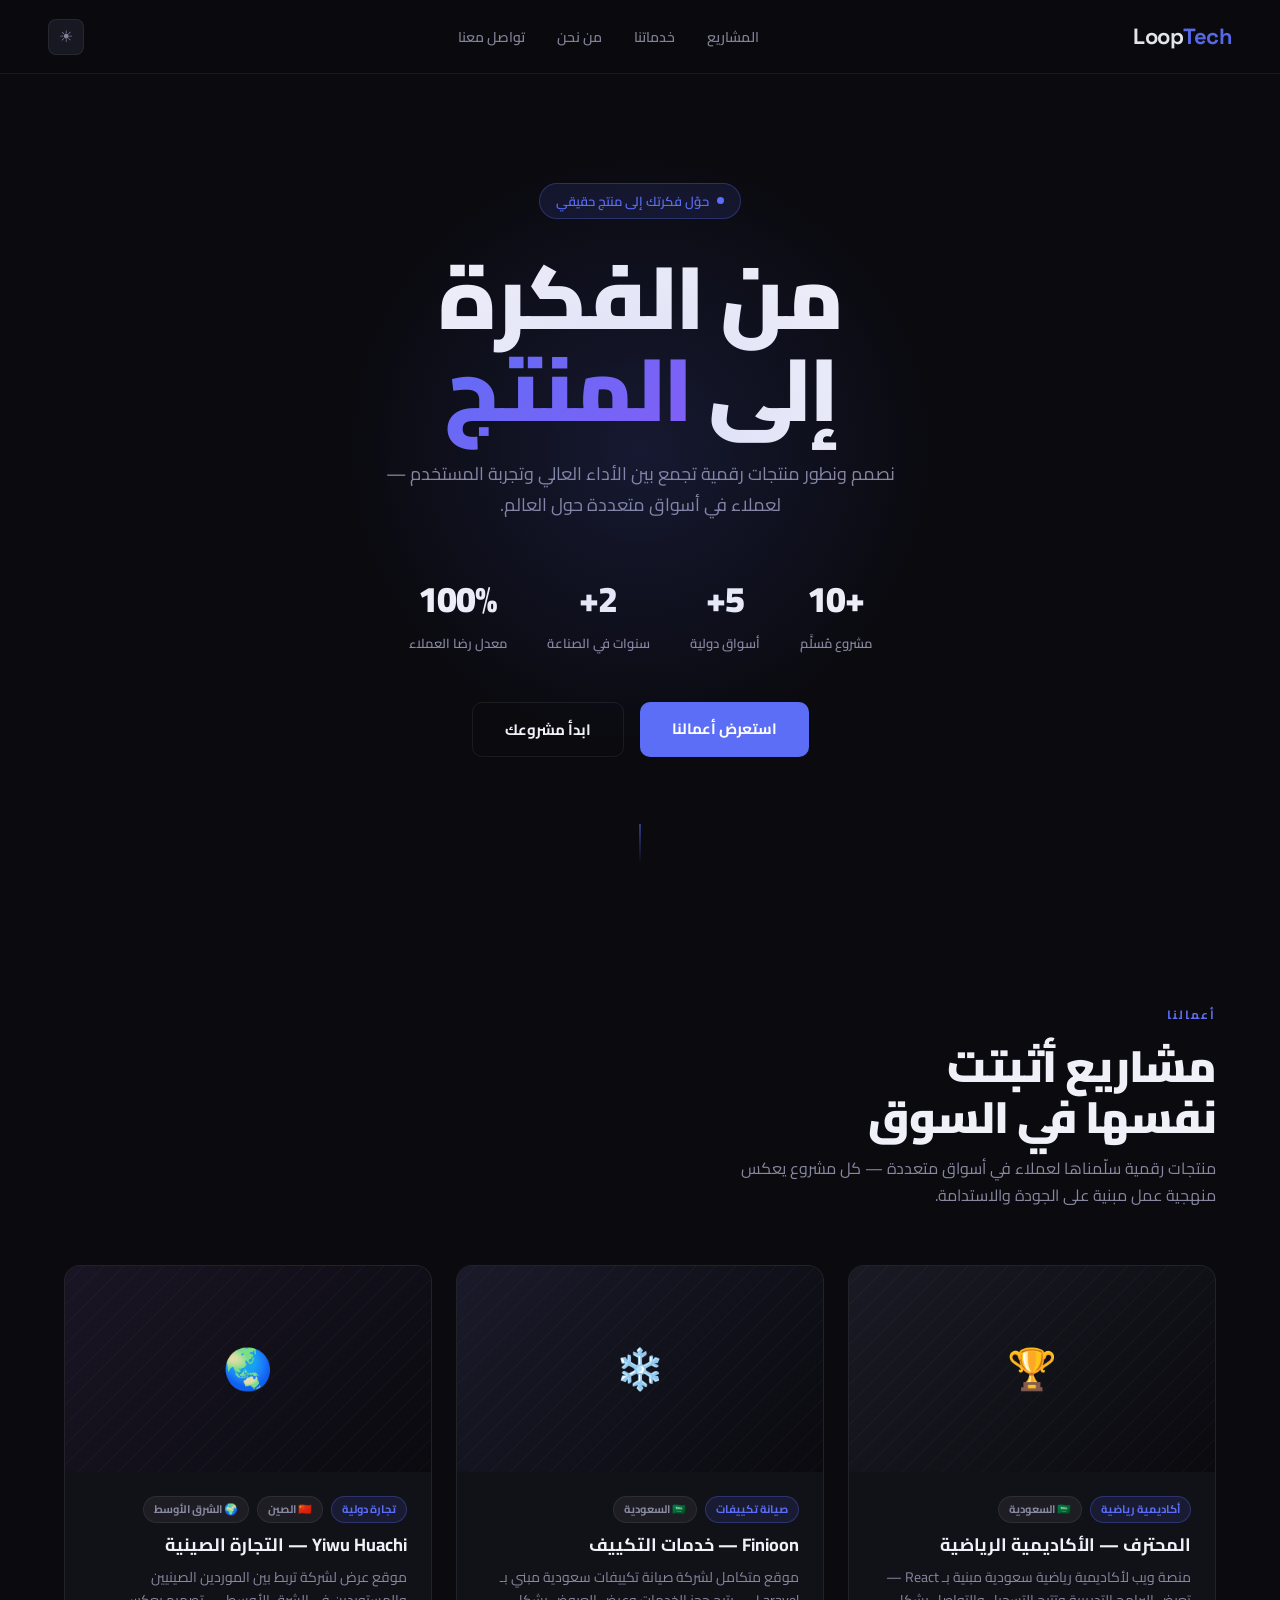
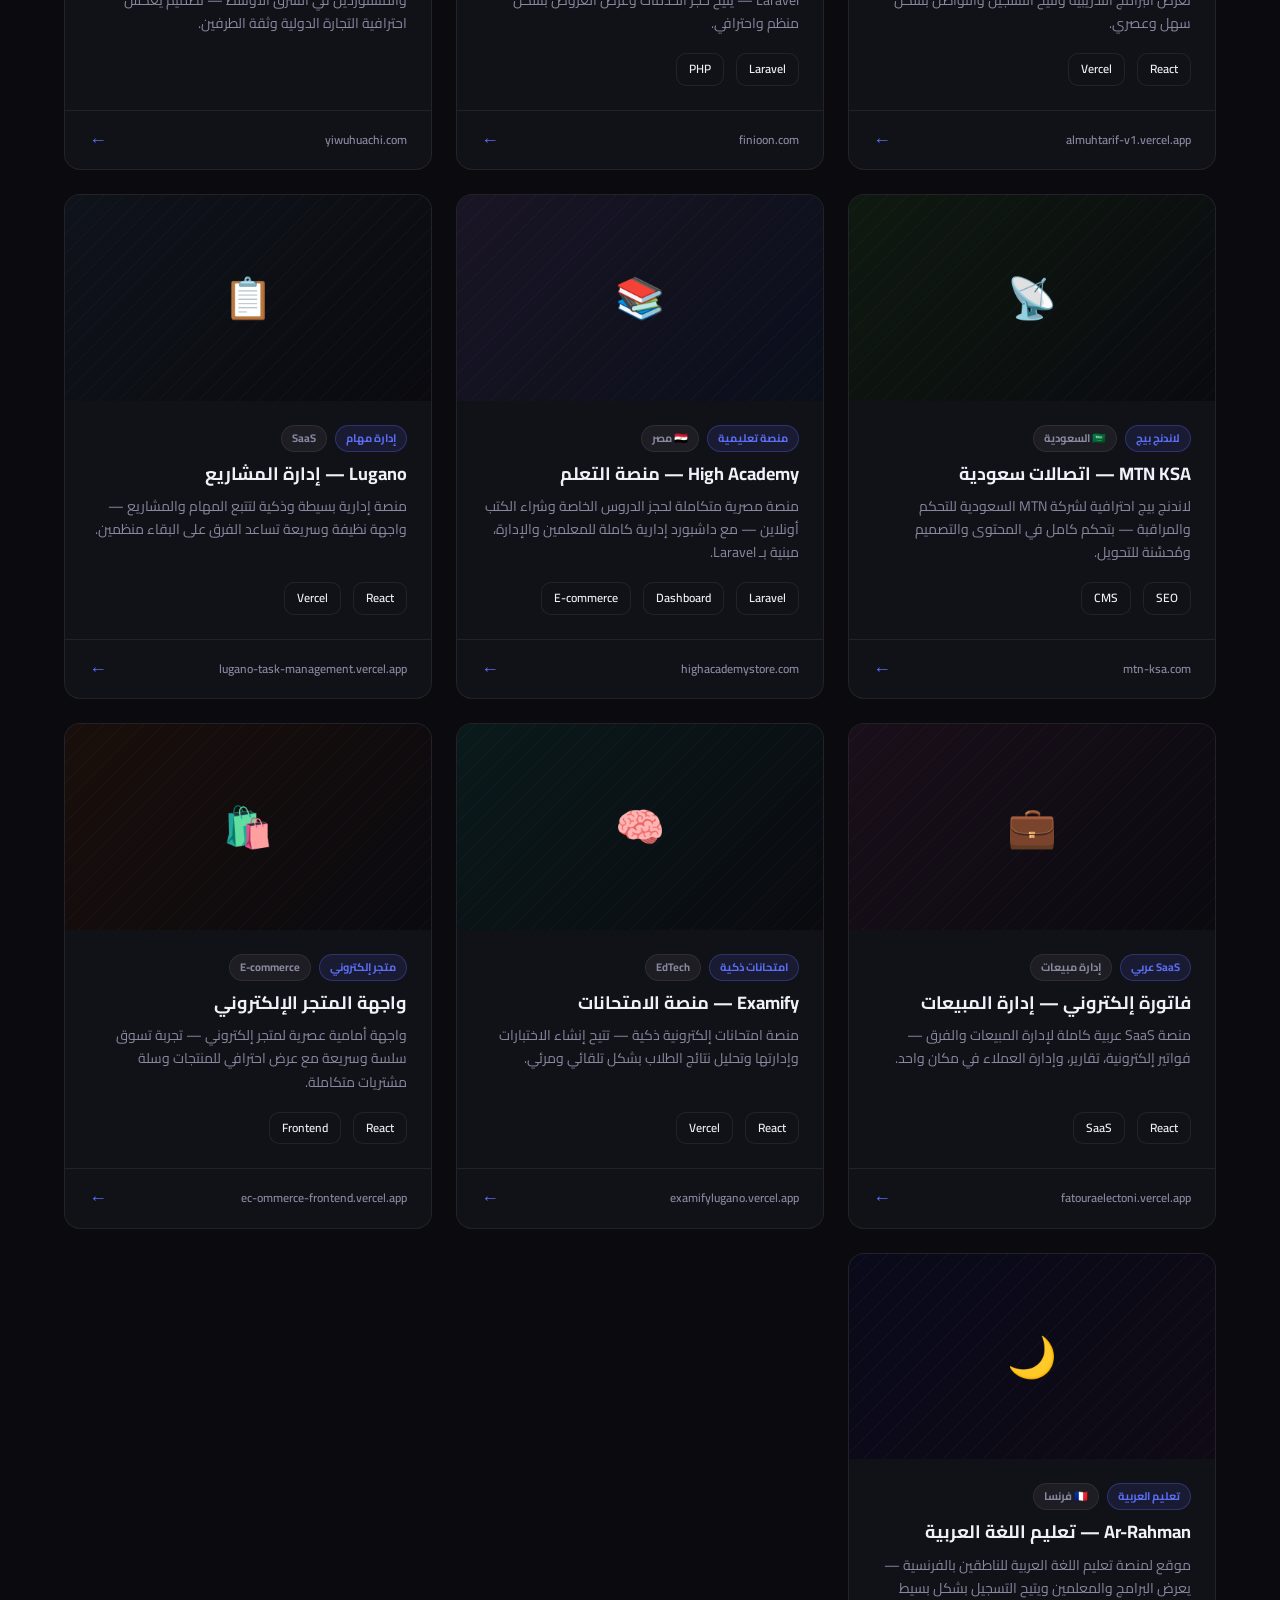
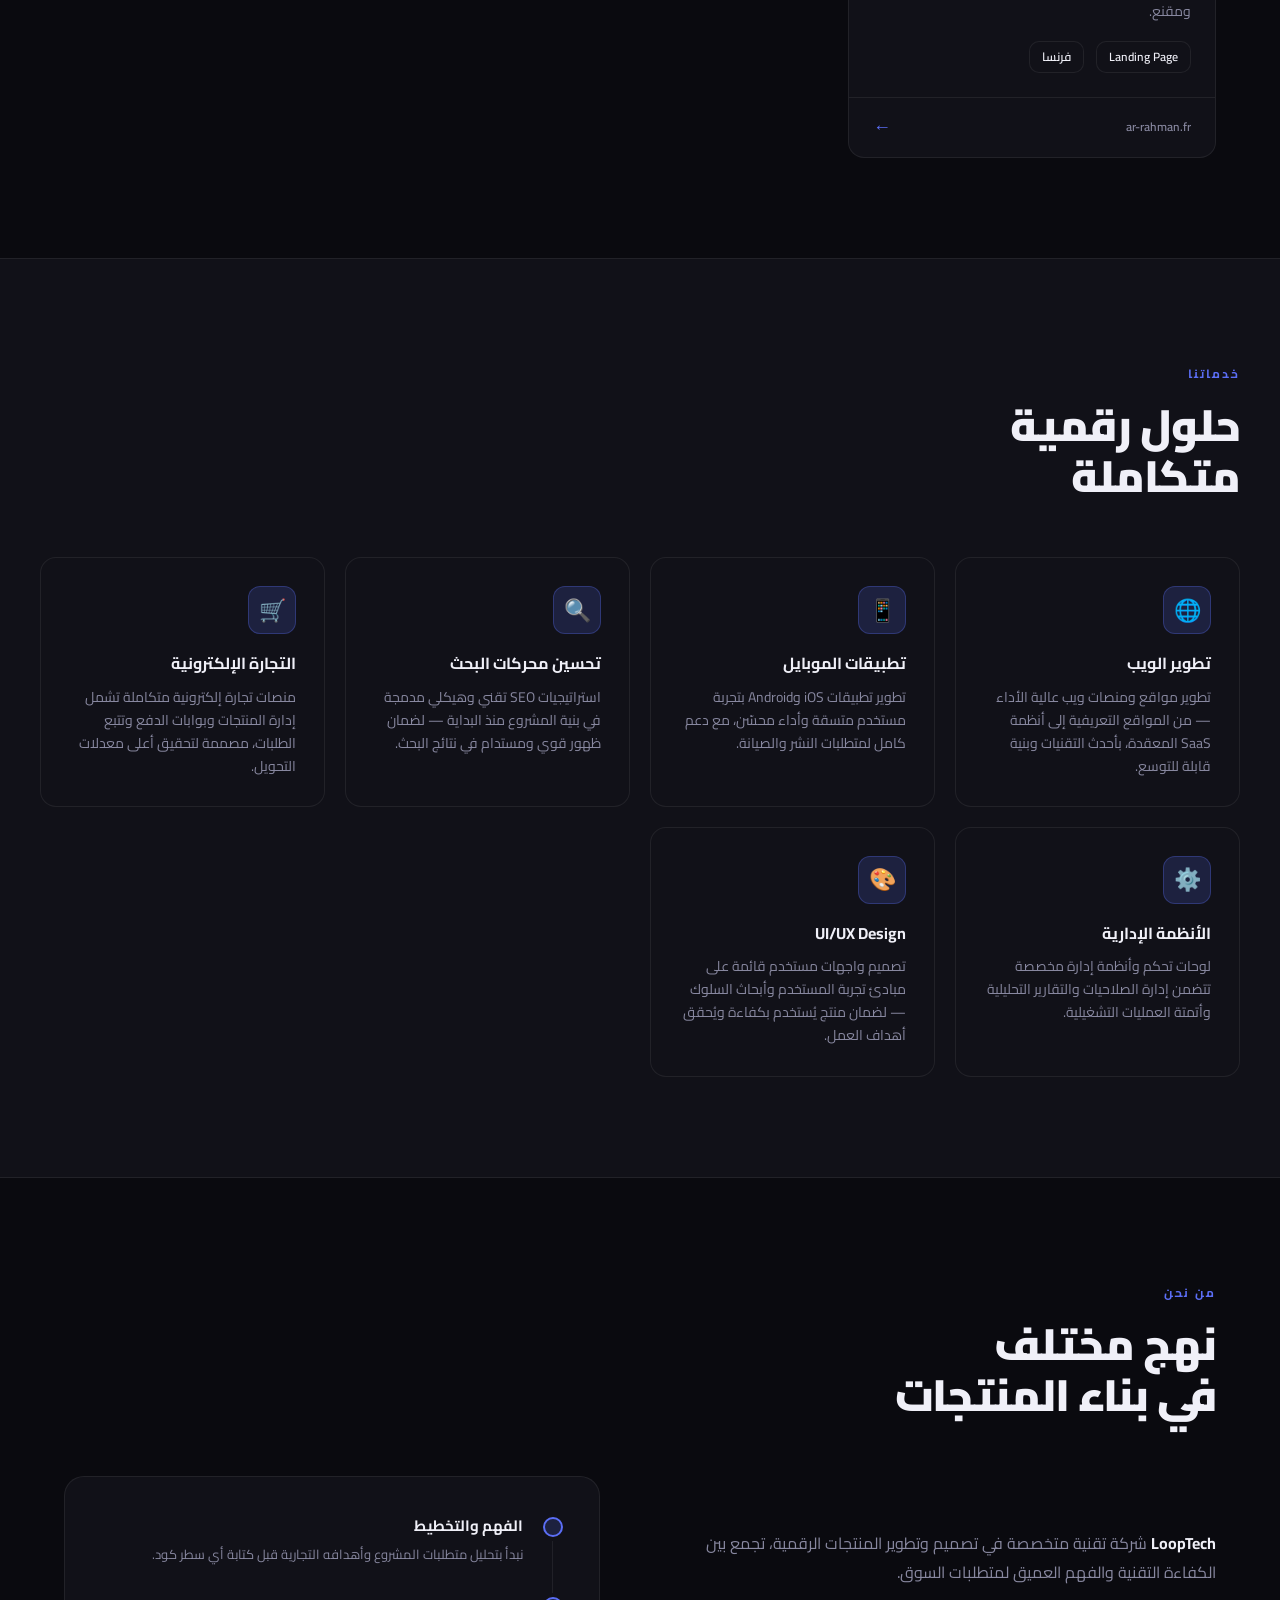
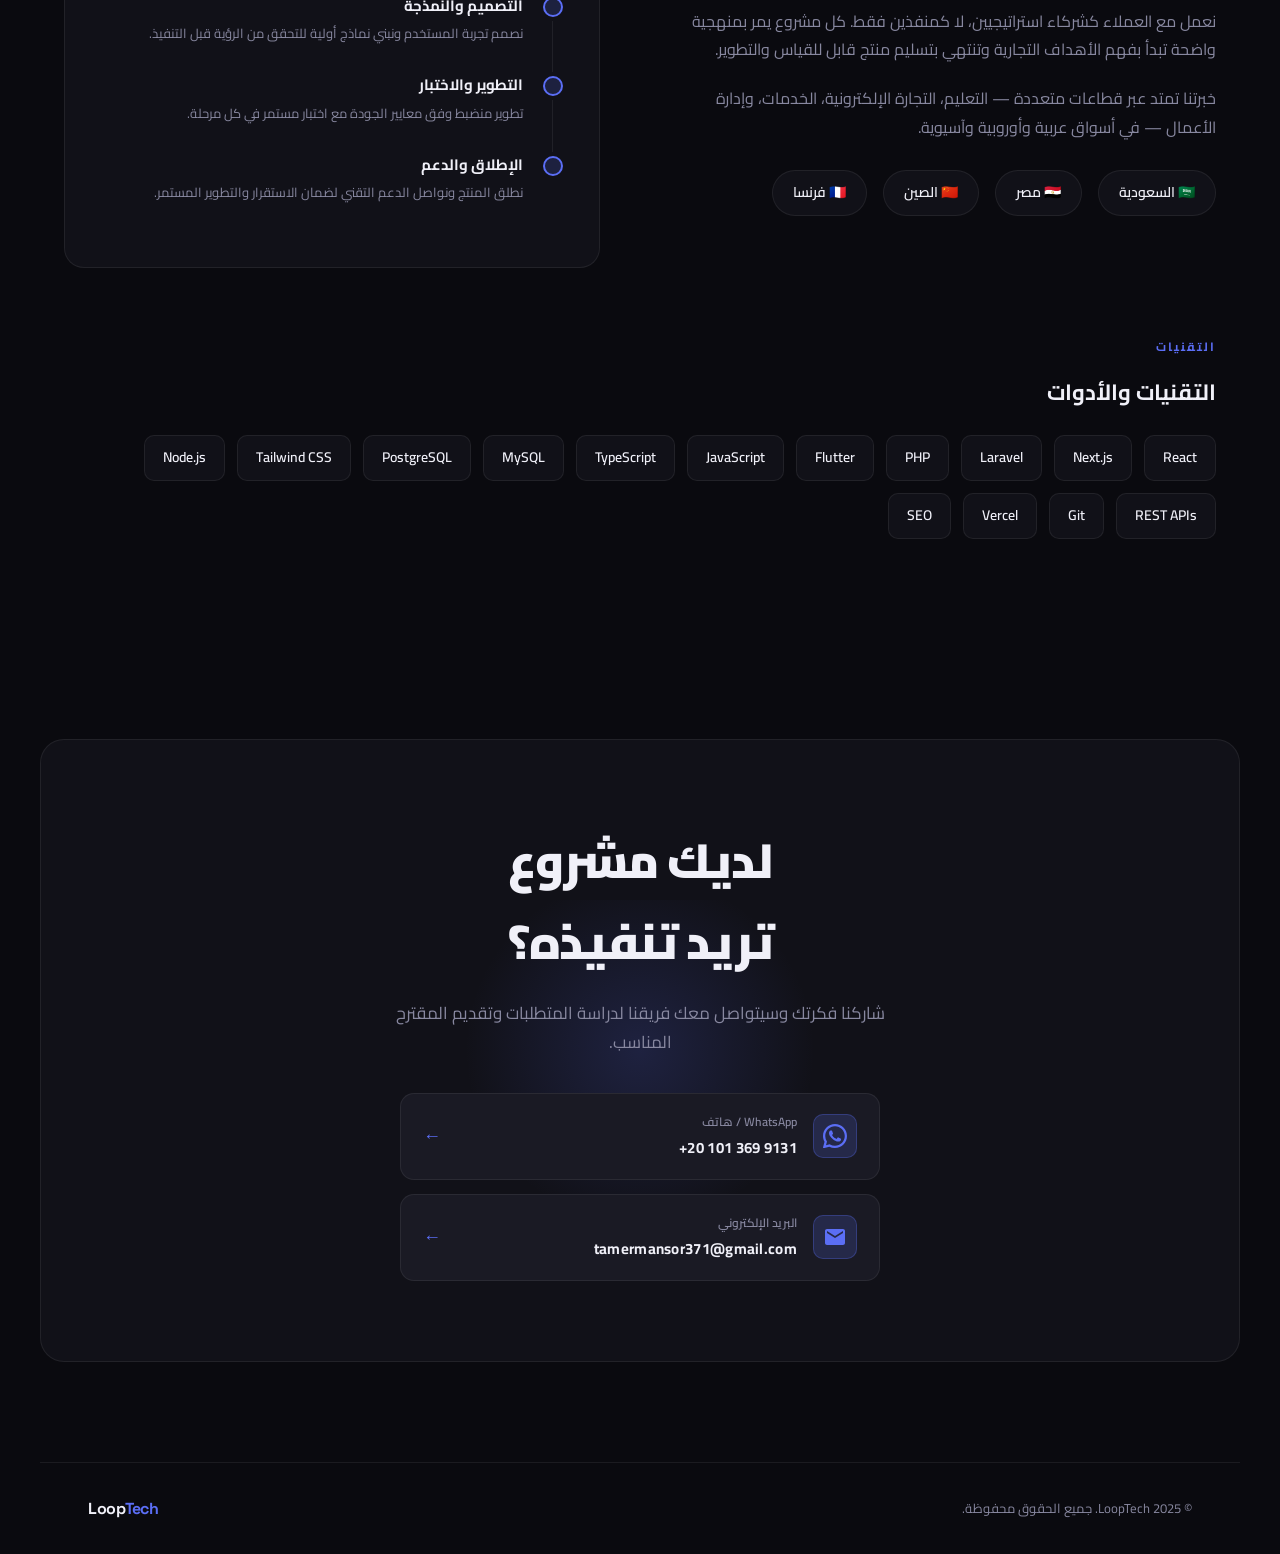
==== index.html @ a45b7fea "test" ====
<!DOCTYPE html>
<html lang="ar" dir="rtl">
<head>
<meta charset="UTF-8">
<meta name="viewport" content="width=device-width, initial-scale=1.0">
<title>LoopTech — نبني الويب، نصنع الفرق</title>
<link rel="preconnect" href="https://fonts.googleapis.com">
<link rel="preconnect" href="https://fonts.gstatic.com" crossorigin>
<link href="https://fonts.googleapis.com/css2?family=Cairo:wght@300;400;600;700;900&family=Space+Grotesk:wght@400;600;700&display=swap" rel="stylesheet">
<style>
  :root[data-theme="dark"] {
    --bg: #0A0A0F;
    --surface: #111118;
    --surface2: #1A1A24;
    --border: rgba(255,255,255,0.07);
    --accent: #5B6EF5;
    --accent2: #8B5CF6;
    --accent-glow: rgba(91,110,245,0.18);
    --text: #F0F0F8;
    --muted: #8888A0;
    --tag-bg: rgba(91,110,245,0.12);
    --tag-border: rgba(91,110,245,0.3);
  }
  :root[data-theme="light"] {
    --bg: #F5F5FA;
    --surface: #FFFFFF;
    --surface2: #E8E8F0;
    --border: rgba(0,0,0,0.09);
    --accent: #4353E8;
    --accent2: #7C3AED;
    --accent-glow: rgba(67,83,232,0.1);
    --text: #0A0A0F;
    --muted: #5A5A70;
    --tag-bg: rgba(67,83,232,0.08);
    --tag-border: rgba(67,83,232,0.25);
  }

  *, *::before, *::after { box-sizing: border-box; margin: 0; padding: 0; }

  html { scroll-behavior: smooth; }

  body {
    background: var(--bg);
    color: var(--text);
    font-family: 'Cairo', sans-serif;
    font-size: 16px;
    line-height: 1.7;
    overflow-x: hidden;
    transition: background 0.3s, color 0.3s;
  }

  /* ── NAV ── */
  nav {
    position: fixed; top: 0; right: 0; left: 0; z-index: 100;
    display: flex; align-items: center; justify-content: space-between;
    padding: 18px 48px;
    background: var(--bg);
    opacity: 0.95;
    backdrop-filter: blur(16px);
    border-bottom: 1px solid var(--border);
    transition: background 0.3s, border-color 0.3s;
  }
  .nav-logo {
    font-family: 'Space Grotesk', sans-serif;
    font-size: 22px; font-weight: 700; letter-spacing: -0.5px;
    color: var(--text); text-decoration: none;
  }
  .nav-logo span { color: var(--accent); }
  .nav-links { display: flex; gap: 32px; list-style: none; }
  .nav-links a {
    color: var(--muted); text-decoration: none; font-size: 14px; font-weight: 600;
    transition: color 0.2s;
  }
  .nav-links a:hover { color: var(--text); }
  .theme-btn {
    background: var(--surface2); border: 1px solid var(--border);
    color: var(--muted); width: 36px; height: 36px; border-radius: 8px;
    cursor: pointer; font-size: 16px; display: flex; align-items: center; justify-content: center;
    transition: all 0.2s;
  }
  .theme-btn:hover { color: var(--text); border-color: var(--accent); }

  /* ── HERO ── */
  .hero {
    min-height: 100vh;
    display: flex; flex-direction: column; align-items: center; justify-content: center;
    text-align: center; padding: 120px 24px 80px;
    position: relative; overflow: hidden;
  }
  .hero-glow {
    position: absolute; width: 600px; height: 600px;
    background: radial-gradient(circle, rgba(91,110,245,0.15) 0%, transparent 70%);
    top: 50%; left: 50%; transform: translate(-50%, -50%);
    pointer-events: none;
  }
  .hero-badge {
    display: inline-flex; align-items: center; gap: 8px;
    background: var(--tag-bg); border: 1px solid var(--tag-border);
    border-radius: 100px; padding: 6px 16px; margin-bottom: 32px;
    font-size: 13px; font-weight: 600; color: var(--accent);
  }
  .hero-badge::before { content: ''; width: 7px; height: 7px; background: var(--accent); border-radius: 50%; display: inline-block; animation: pulse 2s infinite; }
  @keyframes pulse { 0%,100%{opacity:1} 50%{opacity:0.4} }

  .hero h1 {
    font-size: clamp(42px, 8vw, 88px);
    font-weight: 900; line-height: 1.05; letter-spacing: -2px;
    max-width: 800px;
  }
  .hero h1 .grad {
    background: linear-gradient(135deg, var(--accent) 0%, var(--accent2) 100%);
    -webkit-background-clip: text; -webkit-text-fill-color: transparent; background-clip: text;
  }
  .hero-sub {
    margin-top: 24px; max-width: 540px;
    color: var(--muted); font-size: 18px; font-weight: 400; line-height: 1.7;
  }
  .hero-stats {
    display: flex; gap: 40px; margin-top: 48px; flex-wrap: wrap; justify-content: center;
  }
  .stat { text-align: center; }
  .stat-num { font-size: 36px; font-weight: 900; color: var(--text); letter-spacing: -1px; }
  .stat-label { font-size: 13px; color: var(--muted); font-weight: 600; margin-top: 2px; }
  .hero-cta { margin-top: 48px; display: flex; gap: 16px; flex-wrap: wrap; justify-content: center; }
  .btn-primary {
    background: var(--accent); color: #fff; border: none;
    padding: 14px 32px; border-radius: 10px; font-size: 15px; font-weight: 700;
    font-family: 'Cairo', sans-serif; cursor: pointer; text-decoration: none;
    display: inline-block;
    transition: opacity 0.2s, transform 0.15s;
  }
  .btn-primary:hover { opacity: 0.88; transform: translateY(-1px); }
  .btn-outline {
    background: transparent; color: var(--text);
    border: 1px solid var(--border);
    padding: 14px 32px; border-radius: 10px; font-size: 15px; font-weight: 700;
    font-family: 'Cairo', sans-serif; cursor: pointer; text-decoration: none;
    display: inline-block;
    transition: border-color 0.2s, transform 0.15s;
  }
  .btn-outline:hover { border-color: var(--accent); transform: translateY(-1px); }

  /* scroll indicator */
  .scroll-hint {
    position: absolute; bottom: 36px; left: 50%; transform: translateX(-50%);
    display: flex; flex-direction: column; align-items: center; gap: 8px;
    color: var(--muted); font-size: 12px; font-weight: 600;
  }
  .scroll-line {
    width: 1px; height: 40px;
    background: linear-gradient(to bottom, var(--accent), transparent);
    animation: scrollDown 1.8s ease-in-out infinite;
  }
  @keyframes scrollDown { 0%{transform:scaleY(0);transform-origin:top} 50%{transform:scaleY(1);transform-origin:top} 100%{transform:scaleY(0);transform-origin:bottom} }

  /* ── SECTIONS ── */
  section { padding: 100px 24px; max-width: 1200px; margin: 0 auto; }
  .section-label {
    display: inline-block;
    font-size: 12px; font-weight: 700; letter-spacing: 2px;
    color: var(--accent); text-transform: uppercase; margin-bottom: 16px;
  }
  .section-title {
    font-size: clamp(28px, 4vw, 44px);
    font-weight: 900; letter-spacing: -1px; line-height: 1.15;
    max-width: 560px;
  }
  .section-sub {
    color: var(--muted); font-size: 16px; margin-top: 12px; max-width: 500px;
  }
  .section-head { margin-bottom: 56px; }

  /* ── PROJECTS GRID ── */
  .projects-grid {
    display: grid;
    grid-template-columns: repeat(auto-fill, minmax(340px, 1fr));
    gap: 24px;
  }
  .project-card {
    background: var(--surface);
    border: 1px solid var(--border);
    border-radius: 16px; overflow: hidden;
    display: flex; flex-direction: column;
    transition: border-color 0.25s, transform 0.2s, box-shadow 0.25s;
    text-decoration: none; color: inherit;
  }
  .project-card:hover {
    border-color: var(--accent);
    transform: translateY(-4px);
    box-shadow: 0 16px 48px rgba(91,110,245,0.12);
  }
  .project-thumb {
    width: 100%; aspect-ratio: 16/9;
    background: var(--surface2);
    display: flex; align-items: center; justify-content: center;
    font-size: 40px; position: relative; overflow: hidden;
  }
  .project-thumb-bg {
    position: absolute; inset: 0;
    background: linear-gradient(135deg, var(--surface2) 0%, var(--bg) 100%);
  }
  .project-thumb-icon { position: relative; z-index: 1; }
  .project-thumb-lines {
    position: absolute; inset: 0; z-index: 0; opacity: 0.08;
    background-image: repeating-linear-gradient(
      -45deg,
      var(--accent) 0, var(--accent) 1px,
      transparent 0, transparent 50%
    );
    background-size: 20px 20px;
  }
  .project-body { padding: 24px; flex: 1; display: flex; flex-direction: column; gap: 10px; }
  .project-meta { display: flex; align-items: center; gap: 8px; flex-wrap: wrap; }
  .tag {
    font-size: 11px; font-weight: 700; padding: 3px 10px; border-radius: 100px;
    background: var(--tag-bg); border: 1px solid var(--tag-border);
    color: var(--accent);
  }
  .tag-gray {
    background: rgba(255,255,255,0.05); border-color: var(--border); color: var(--muted);
  }
  .project-title { font-size: 18px; font-weight: 700; line-height: 1.3; }
  .project-desc { font-size: 14px; color: var(--muted); line-height: 1.65; flex: 1; }
  .project-footer {
    display: flex; align-items: center; justify-content: space-between;
    padding: 14px 24px; border-top: 1px solid var(--border);
    font-size: 12px; color: var(--muted); font-weight: 600;
  }
  .project-link-arrow {
    font-size: 18px; color: var(--accent); transition: transform 0.2s;
  }
  .project-card:hover .project-link-arrow { transform: translateX(-4px); }

  /* ── SERVICES ── */
  .services-grid {
    display: grid;
    grid-template-columns: repeat(auto-fill, minmax(260px, 1fr));
    gap: 20px;
  }
  .service-card {
    background: var(--surface); border: 1px solid var(--border);
    border-radius: 16px; padding: 28px;
    transition: border-color 0.25s;
  }
  .service-card:hover { border-color: var(--accent); }
  .service-icon {
    width: 48px; height: 48px; border-radius: 12px;
    background: var(--accent-glow); border: 1px solid var(--tag-border);
    display: flex; align-items: center; justify-content: center;
    font-size: 22px; margin-bottom: 16px;
  }
  .service-title { font-size: 16px; font-weight: 700; margin-bottom: 8px; }
  .service-desc { font-size: 14px; color: var(--muted); line-height: 1.65; }

  /* ── COUNTRIES ── */
  .countries-strip {
    display: flex; gap: 16px; flex-wrap: wrap;
  }
  .country-pill {
    background: var(--surface); border: 1px solid var(--border);
    border-radius: 100px; padding: 10px 20px;
    font-size: 14px; font-weight: 600;
    display: flex; align-items: center; gap: 8px;
  }

  /* ── ABOUT ── */
  .about-grid {
    display: grid; grid-template-columns: 1fr 1fr; gap: 80px;
    align-items: center;
  }
  .about-text p { color: var(--muted); font-size: 16px; line-height: 1.8; margin-bottom: 20px; }
  .about-text p strong { color: var(--text); }
  .about-visual {
    background: var(--surface); border: 1px solid var(--border);
    border-radius: 20px; padding: 36px;
  }
  .timeline { display: flex; flex-direction: column; gap: 0; }
  .timeline-item { display: flex; gap: 20px; padding-bottom: 28px; position: relative; }
  .timeline-item:not(:last-child)::before {
    content: '';
    position: absolute; right: 10px; top: 28px; bottom: 0;
    width: 1px; background: var(--border);
  }
  .timeline-dot {
    width: 20px; height: 20px; min-width: 20px; border-radius: 50%;
    background: var(--accent-glow); border: 2px solid var(--accent);
    margin-top: 4px;
  }
  .timeline-content h4 { font-size: 15px; font-weight: 700; margin-bottom: 4px; }
  .timeline-content p { font-size: 13px; color: var(--muted); }

  /* ── TECH STACK ── */
  .stack-grid {
    display: flex; flex-wrap: wrap; gap: 12px;
  }
  .stack-item {
    background: var(--surface); border: 1px solid var(--border);
    border-radius: 10px; padding: 10px 18px;
    font-size: 14px; font-weight: 600;
    transition: border-color 0.2s, color 0.2s;
  }
  .stack-item:hover { border-color: var(--accent); color: var(--accent); }

  /* ── CTA SECTION ── */
  .cta-section {
    text-align: center; padding: 100px 24px;
    position: relative; overflow: hidden;
  }
  .cta-inner {
    max-width: 1200px; margin: 0 auto;
    background: var(--surface); border: 1px solid var(--border);
    border-radius: 24px; padding: 80px 40px;
    position: relative;
  }
  .cta-glow {
    position: absolute; width: 400px; height: 300px;
    background: radial-gradient(circle, var(--accent-glow) 0%, transparent 70%);
    top: 50%; left: 50%; transform: translate(-50%, -50%);
    pointer-events: none;
  }
  .cta-inner h2 {
    font-size: clamp(28px, 4vw, 48px);
    font-weight: 900; letter-spacing: -1px; margin-bottom: 16px;
    position: relative;
  }
  .cta-inner p {
    color: var(--muted); font-size: 17px; margin-bottom: 36px;
    max-width: 500px; margin-left: auto; margin-right: auto;
    position: relative;
  }
  .cta-email {
    display: inline-flex; align-items: center; gap: 8px;
    font-size: 16px; font-weight: 700; color: var(--accent);
    text-decoration: none; position: relative;
  }
  .cta-email:hover { text-decoration: underline; }

  /* ── FOOTER ── */
  footer {
    border-top: 1px solid var(--border);
    padding: 32px 48px;
    display: flex; align-items: center; justify-content: space-between;
    flex-wrap: wrap; gap: 16px;
    max-width: 1200px; margin: 0 auto;
  }
  footer p { font-size: 13px; color: var(--muted); }

  /* ── RESPONSIVE ── */
  @media(max-width: 768px) {
    nav { padding: 16px 20px; }
    .nav-links { display: none; }
    .hero h1 { letter-spacing: -1px; }
    .about-grid { grid-template-columns: 1fr; gap: 40px; }
    section { padding: 70px 20px; }
    .projects-grid { grid-template-columns: 1fr; }
    footer { padding: 24px 20px; flex-direction: column; text-align: center; }
  }

  @media (prefers-reduced-motion: reduce) {
    *, *::before, *::after { animation: none !important; transition: none !important; }
  }

  /* ── CONTACT CARDS ── */
  .contact-options {
    display: flex; flex-direction: column; gap: 14px;
    max-width: 480px; margin: 32px auto 0;
    position: relative;
  }
  .contact-card {
    display: flex; align-items: center; gap: 16px;
    background: var(--surface2); border: 1px solid var(--border);
    border-radius: 14px; padding: 18px 22px;
    text-decoration: none; color: var(--text);
    transition: border-color 0.2s, transform 0.15s, box-shadow 0.2s;
  }
  .contact-card:hover {
    border-color: var(--accent);
    transform: translateY(-2px);
    box-shadow: 0 8px 24px rgba(91,110,245,0.1);
  }
  .contact-icon {
    width: 44px; height: 44px; min-width: 44px;
    background: var(--accent-glow); border: 1px solid var(--tag-border);
    border-radius: 10px; display: flex; align-items: center; justify-content: center;
    color: var(--accent);
  }
  .contact-info { flex: 1; text-align: right; }
  .contact-label { font-size: 12px; color: var(--muted); font-weight: 600; margin-bottom: 3px; }
  .contact-value { font-size: 15px; font-weight: 700; letter-spacing: 0.3px; }
  .contact-arrow { font-size: 18px; color: var(--accent); transition: transform 0.2s; }
  .contact-card:hover .contact-arrow { transform: translateX(-3px); }
</style>
</head>
<body>

<!-- NAV -->
<nav>
  <a href="#" class="nav-logo">Loop<span>Tech</span></a>
  <ul class="nav-links">
    <li><a href="#projects">المشاريع</a></li>
    <li><a href="#services">خدماتنا</a></li>
    <li><a href="#about">من نحن</a></li>
    <li><a href="#contact">تواصل معنا</a></li>
  </ul>
  <button class="theme-btn" onclick="toggleTheme()" aria-label="تبديل الثيم" title="تبديل الثيم">☀</button>
</nav>

<!-- HERO -->
<div class="hero">
  <div class="hero-glow"></div>
  <div class="hero-badge">حوّل فكرتك إلى منتج حقيقي</div>
  <h1>من الفكرة<br>إلى <span class="grad">المنتج</span></h1>
  <p class="hero-sub">نصمم ونطور منتجات رقمية تجمع بين الأداء العالي وتجربة المستخدم — لعملاء في أسواق متعددة حول العالم.</p>
  <div class="hero-stats">
    <div class="stat"><div class="stat-num">+10</div><div class="stat-label">مشروع مُسلَّم</div></div>
    <div class="stat"><div class="stat-num">5+</div><div class="stat-label">أسواق دولية</div></div>
    <div class="stat"><div class="stat-num">2+</div><div class="stat-label">سنوات في الصناعة</div></div>
    <div class="stat"><div class="stat-num">100%</div><div class="stat-label">معدل رضا العملاء</div></div>
  </div>
  <div class="hero-cta">
    <a href="#projects" class="btn-primary">استعرض أعمالنا</a>
    <a href="#contact" class="btn-outline">ابدأ مشروعك</a>
  </div>
  <div class="scroll-hint"><div class="scroll-line"></div></div>
</div>

<!-- PROJECTS -->
<section id="projects">
  <div class="section-head">
    <div class="section-label">أعمالنا</div>
    <h2 class="section-title">مشاريع أثبتت<br>نفسها في السوق</h2>
    <p class="section-sub">منتجات رقمية سلّمناها لعملاء في أسواق متعددة — كل مشروع يعكس منهجية عمل مبنية على الجودة والاستدامة.</p>
  </div>

  <div class="projects-grid">

    <!-- 1 -->
    <a href="https://almuhtarif-v1.vercel.app/home" target="_blank" rel="noopener" class="project-card">
      <div class="project-thumb">
        <div class="project-thumb-bg"></div>
        <div class="project-thumb-lines"></div>
        <div class="project-thumb-icon">🏆</div>
      </div>
      <div class="project-body">
        <div class="project-meta">
          <span class="tag">أكاديمية رياضية</span>
          <span class="tag tag-gray">🇸🇦 السعودية</span>
        </div>
        <div class="project-title">المحترف — الأكاديمية الرياضية</div>
        <div class="project-desc">منصة ويب لأكاديمية رياضية سعودية مبنية بـ React — تعرض البرامج التدريبية وتتيح التسجيل والتواصل بشكل سهل وعصري.</div>
        <div class="stack-grid" style="margin-top:8px;">
          <span class="stack-item" style="font-size:12px;padding:5px 12px;">React</span>
          <span class="stack-item" style="font-size:12px;padding:5px 12px;">Vercel</span>
        </div>
      </div>
      <div class="project-footer">
        <span>almuhtarif-v1.vercel.app</span>
        <span class="project-link-arrow">←</span>
      </div>
    </a>

    <!-- 2 -->
    <a href="https://finioon.com/ar" target="_blank" rel="noopener" class="project-card">
      <div class="project-thumb">
        <div class="project-thumb-bg" style="background:linear-gradient(135deg,#1A1A2A,#0A0A0F)"></div>
        <div class="project-thumb-lines"></div>
        <div class="project-thumb-icon">❄️</div>
      </div>
      <div class="project-body">
        <div class="project-meta">
          <span class="tag">صيانة تكييفات</span>
          <span class="tag tag-gray">🇸🇦 السعودية</span>
        </div>
        <div class="project-title">Finioon — خدمات التكييف</div>
        <div class="project-desc">موقع متكامل لشركة صيانة تكييفات سعودية مبني بـ Laravel — يتيح حجز الخدمات وعرض العروض بشكل منظم واحترافي.</div>
        <div class="stack-grid" style="margin-top:8px;">
          <span class="stack-item" style="font-size:12px;padding:5px 12px;">Laravel</span>
          <span class="stack-item" style="font-size:12px;padding:5px 12px;">PHP</span>
        </div>
      </div>
      <div class="project-footer">
        <span>finioon.com</span>
        <span class="project-link-arrow">←</span>
      </div>
    </a>

    <!-- 3 -->
    <a href="https://yiwuhuachi.com/" target="_blank" rel="noopener" class="project-card">
      <div class="project-thumb">
        <div class="project-thumb-bg" style="background:linear-gradient(135deg,#1A1524,#0A0A0F)"></div>
        <div class="project-thumb-lines"></div>
        <div class="project-thumb-icon">🌏</div>
      </div>
      <div class="project-body">
        <div class="project-meta">
          <span class="tag">تجارة دولية</span>
          <span class="tag tag-gray">🇨🇳 الصين</span>
          <span class="tag tag-gray">🌍 الشرق الأوسط</span>
        </div>
        <div class="project-title">Yiwu Huachi — التجارة الصينية</div>
        <div class="project-desc">موقع عرض لشركة تربط بين الموردين الصينيين والمستوردين في الشرق الأوسط — تصميم يعكس احترافية التجارة الدولية وثقة الطرفين.</div>
      </div>
      <div class="project-footer">
        <span>yiwuhuachi.com</span>
        <span class="project-link-arrow">←</span>
      </div>
    </a>

    <!-- 4 -->
    <a href="https://mtn-ksa.com/" target="_blank" rel="noopener" class="project-card">
      <div class="project-thumb">
        <div class="project-thumb-bg" style="background:linear-gradient(135deg,#0F1A0F,#0A0A0F)"></div>
        <div class="project-thumb-lines"></div>
        <div class="project-thumb-icon">📡</div>
      </div>
      <div class="project-body">
        <div class="project-meta">
          <span class="tag">لاندنج بيج</span>
          <span class="tag tag-gray">🇸🇦 السعودية</span>
        </div>
        <div class="project-title">MTN KSA — اتصالات سعودية</div>
        <div class="project-desc">لاندنج بيج احترافية لشركة MTN السعودية للتحكم والمراقبة — بتحكم كامل في المحتوى والتصميم ومُحسَّنة للتحويل.</div>
        <div class="stack-grid" style="margin-top:8px;">
          <span class="stack-item" style="font-size:12px;padding:5px 12px;">SEO</span>
          <span class="stack-item" style="font-size:12px;padding:5px 12px;">CMS</span>
        </div>
      </div>
      <div class="project-footer">
        <span>mtn-ksa.com</span>
        <span class="project-link-arrow">←</span>
      </div>
    </a>

    <!-- 5 -->
    <a href="https://highacademystore.com/ar" target="_blank" rel="noopener" class="project-card">
      <div class="project-thumb">
        <div class="project-thumb-bg" style="background:linear-gradient(135deg,#1A1524,#0A0F1A)"></div>
        <div class="project-thumb-lines"></div>
        <div class="project-thumb-icon">📚</div>
      </div>
      <div class="project-body">
        <div class="project-meta">
          <span class="tag">منصة تعليمية</span>
          <span class="tag tag-gray">🇪🇬 مصر</span>
        </div>
        <div class="project-title">High Academy — منصة التعلم</div>
        <div class="project-desc">منصة مصرية متكاملة لحجز الدروس الخاصة وشراء الكتب أونلاين — مع داشبورد إدارية كاملة للمعلمين والإدارة، مبنية بـ Laravel.</div>
        <div class="stack-grid" style="margin-top:8px;">
          <span class="stack-item" style="font-size:12px;padding:5px 12px;">Laravel</span>
          <span class="stack-item" style="font-size:12px;padding:5px 12px;">Dashboard</span>
          <span class="stack-item" style="font-size:12px;padding:5px 12px;">E-commerce</span>
        </div>
      </div>
      <div class="project-footer">
        <span>highacademystore.com</span>
        <span class="project-link-arrow">←</span>
      </div>
    </a>

    <!-- 6 -->
    <a href="https://lugano-task-management.vercel.app/" target="_blank" rel="noopener" class="project-card">
      <div class="project-thumb">
        <div class="project-thumb-bg" style="background:linear-gradient(135deg,#0F141A,#0A0A0F)"></div>
        <div class="project-thumb-lines"></div>
        <div class="project-thumb-icon">📋</div>
      </div>
      <div class="project-body">
        <div class="project-meta">
          <span class="tag">إدارة مهام</span>
          <span class="tag tag-gray">SaaS</span>
        </div>
        <div class="project-title">Lugano — إدارة المشاريع</div>
        <div class="project-desc">منصة إدارية بسيطة وذكية لتتبع المهام والمشاريع — واجهة نظيفة وسريعة تساعد الفرق على البقاء منظمين.</div>
        <div class="stack-grid" style="margin-top:8px;">
          <span class="stack-item" style="font-size:12px;padding:5px 12px;">React</span>
          <span class="stack-item" style="font-size:12px;padding:5px 12px;">Vercel</span>
        </div>
      </div>
      <div class="project-footer">
        <span>lugano-task-management.vercel.app</span>
        <span class="project-link-arrow">←</span>
      </div>
    </a>

    <!-- 7 -->
    <a href="https://fatouraelectoni.vercel.app/login" target="_blank" rel="noopener" class="project-card">
      <div class="project-thumb">
        <div class="project-thumb-bg" style="background:linear-gradient(135deg,#1A0F1A,#0A0A0F)"></div>
        <div class="project-thumb-lines"></div>
        <div class="project-thumb-icon">💼</div>
      </div>
      <div class="project-body">
        <div class="project-meta">
          <span class="tag">SaaS عربي</span>
          <span class="tag tag-gray">إدارة مبيعات</span>
        </div>
        <div class="project-title">فاتورة إلكتروني — إدارة المبيعات</div>
        <div class="project-desc">منصة SaaS عربية كاملة لإدارة المبيعات والفرق — فواتير إلكترونية، تقارير، وإدارة العملاء في مكان واحد.</div>
        <div class="stack-grid" style="margin-top:8px;">
          <span class="stack-item" style="font-size:12px;padding:5px 12px;">React</span>
          <span class="stack-item" style="font-size:12px;padding:5px 12px;">SaaS</span>
        </div>
      </div>
      <div class="project-footer">
        <span>fatouraelectoni.vercel.app</span>
        <span class="project-link-arrow">←</span>
      </div>
    </a>

    <!-- 8 -->
    <a href="https://examifylugano.vercel.app/" target="_blank" rel="noopener" class="project-card">
      <div class="project-thumb">
        <div class="project-thumb-bg" style="background:linear-gradient(135deg,#0A1A1A,#0A0A0F)"></div>
        <div class="project-thumb-lines"></div>
        <div class="project-thumb-icon">🧠</div>
      </div>
      <div class="project-body">
        <div class="project-meta">
          <span class="tag">امتحانات ذكية</span>
          <span class="tag tag-gray">EdTech</span>
        </div>
        <div class="project-title">Examify — منصة الامتحانات</div>
        <div class="project-desc">منصة امتحانات إلكترونية ذكية — تتيح إنشاء الاختبارات وإدارتها وتحليل نتائج الطلاب بشكل تلقائي ومرئي.</div>
        <div class="stack-grid" style="margin-top:8px;">
          <span class="stack-item" style="font-size:12px;padding:5px 12px;">React</span>
          <span class="stack-item" style="font-size:12px;padding:5px 12px;">Vercel</span>
        </div>
      </div>
      <div class="project-footer">
        <span>examifylugano.vercel.app</span>
        <span class="project-link-arrow">←</span>
      </div>
    </a>

    <!-- 9 -->
    <a href="https://ec-ommerce-frontend.vercel.app/" target="_blank" rel="noopener" class="project-card">
      <div class="project-thumb">
        <div class="project-thumb-bg" style="background:linear-gradient(135deg,#1A0F0A,#0A0A0F)"></div>
        <div class="project-thumb-lines"></div>
        <div class="project-thumb-icon">🛍️</div>
      </div>
      <div class="project-body">
        <div class="project-meta">
          <span class="tag">متجر إلكتروني</span>
          <span class="tag tag-gray">E-commerce</span>
        </div>
        <div class="project-title">واجهة المتجر الإلكتروني</div>
        <div class="project-desc">واجهة أمامية عصرية لمتجر إلكتروني — تجربة تسوق سلسة وسريعة مع عرض احترافي للمنتجات وسلة مشتريات متكاملة.</div>
        <div class="stack-grid" style="margin-top:8px;">
          <span class="stack-item" style="font-size:12px;padding:5px 12px;">React</span>
          <span class="stack-item" style="font-size:12px;padding:5px 12px;">Frontend</span>
        </div>
      </div>
      <div class="project-footer">
        <span>ec-ommerce-frontend.vercel.app</span>
        <span class="project-link-arrow">←</span>
      </div>
    </a>

    <!-- 10 -->
    <a href="https://ar-rahman.fr/" target="_blank" rel="noopener" class="project-card">
      <div class="project-thumb">
        <div class="project-thumb-bg" style="background:linear-gradient(135deg,#0A0A1A,#0F0A14)"></div>
        <div class="project-thumb-lines"></div>
        <div class="project-thumb-icon">🌙</div>
      </div>
      <div class="project-body">
        <div class="project-meta">
          <span class="tag">تعليم العربية</span>
          <span class="tag tag-gray">🇫🇷 فرنسا</span>
        </div>
        <div class="project-title">Ar-Rahman — تعليم اللغة العربية</div>
        <div class="project-desc">موقع لمنصة تعليم اللغة العربية للناطقين بالفرنسية — يعرض البرامج والمعلمين ويتيح التسجيل بشكل بسيط ومقنع.</div>
        <div class="stack-grid" style="margin-top:8px;">
          <span class="stack-item" style="font-size:12px;padding:5px 12px;">Landing Page</span>
          <span class="stack-item" style="font-size:12px;padding:5px 12px;">فرنسا</span>
        </div>
      </div>
      <div class="project-footer">
        <span>ar-rahman.fr</span>
        <span class="project-link-arrow">←</span>
      </div>
    </a>

  </div>
</section>

<!-- SERVICES -->
<section id="services" style="background:var(--surface);max-width:100%;border-top:1px solid var(--border);border-bottom:1px solid var(--border);">
<div style="max-width:1200px;margin:0 auto;">
  <div class="section-head">
    <div class="section-label">خدماتنا</div>
    <h2 class="section-title">حلول رقمية<br>متكاملة</h2>
  </div>
  <div class="services-grid">
    <div class="service-card">
      <div class="service-icon">🌐</div>
      <div class="service-title">تطوير الويب</div>
      <div class="service-desc">تطوير مواقع ومنصات ويب عالية الأداء — من المواقع التعريفية إلى أنظمة SaaS المعقدة، بأحدث التقنيات وبنية قابلة للتوسع.</div>
    </div>
    <div class="service-card">
      <div class="service-icon">📱</div>
      <div class="service-title">تطبيقات الموبايل</div>
      <div class="service-desc">تطوير تطبيقات iOS وAndroid بتجربة مستخدم متسقة وأداء محسّن، مع دعم كامل لمتطلبات النشر والصيانة.</div>
    </div>
    <div class="service-card">
      <div class="service-icon">🔍</div>
      <div class="service-title">تحسين محركات البحث</div>
      <div class="service-desc">استراتيجيات SEO تقني وهيكلي مدمجة في بنية المشروع منذ البداية — لضمان ظهور قوي ومستدام في نتائج البحث.</div>
    </div>
    <div class="service-card">
      <div class="service-icon">🛒</div>
      <div class="service-title">التجارة الإلكترونية</div>
      <div class="service-desc">منصات تجارة إلكترونية متكاملة تشمل إدارة المنتجات وبوابات الدفع وتتبع الطلبات، مصممة لتحقيق أعلى معدلات التحويل.</div>
    </div>
    <div class="service-card">
      <div class="service-icon">⚙️</div>
      <div class="service-title">الأنظمة الإدارية</div>
      <div class="service-desc">لوحات تحكم وأنظمة إدارة مخصصة تتضمن إدارة الصلاحيات والتقارير التحليلية وأتمتة العمليات التشغيلية.</div>
    </div>
    <div class="service-card">
      <div class="service-icon">🎨</div>
      <div class="service-title">UI/UX Design</div>
      <div class="service-desc">تصميم واجهات مستخدم قائمة على مبادئ تجربة المستخدم وأبحاث السلوك — لضمان منتج يُستخدم بكفاءة ويُحقق أهداف العمل.</div>
    </div>
  </div>
</div>
</section>

<!-- ABOUT -->
<section id="about">
  <div class="section-head">
    <div class="section-label">من نحن</div>
    <h2 class="section-title">نهج مختلف<br>في بناء المنتجات</h2>
  </div>
  <div class="about-grid">
    <div class="about-text">
      <p><strong>LoopTech</strong> شركة تقنية متخصصة في تصميم وتطوير المنتجات الرقمية، تجمع بين الكفاءة التقنية والفهم العميق لمتطلبات السوق.</p>
      <p>نعمل مع العملاء كشركاء استراتيجيين، لا كمنفذين فقط. كل مشروع يمر بمنهجية واضحة تبدأ بفهم الأهداف التجارية وتنتهي بتسليم منتج قابل للقياس والتطوير.</p>
      <p>خبرتنا تمتد عبر قطاعات متعددة — التعليم، التجارة الإلكترونية، الخدمات، وإدارة الأعمال — في أسواق عربية وأوروبية وآسيوية.</p>
      <div class="countries-strip" style="margin-top:28px;">
        <div class="country-pill">🇸🇦 السعودية</div>
        <div class="country-pill">🇪🇬 مصر</div>
        <div class="country-pill">🇨🇳 الصين</div>
        <div class="country-pill">🇫🇷 فرنسا</div>
      </div>
    </div>
    <div class="about-visual">
      <div class="timeline">
        <div class="timeline-item">
          <div class="timeline-dot"></div>
          <div class="timeline-content">
            <h4>الفهم والتخطيط</h4>
            <p>نبدأ بتحليل متطلبات المشروع وأهدافه التجارية قبل كتابة أي سطر كود.</p>
          </div>
        </div>
        <div class="timeline-item">
          <div class="timeline-dot"></div>
          <div class="timeline-content">
            <h4>التصميم والنمذجة</h4>
            <p>نصمم تجربة المستخدم ونبني نماذج أولية للتحقق من الرؤية قبل التنفيذ.</p>
          </div>
        </div>
        <div class="timeline-item">
          <div class="timeline-dot"></div>
          <div class="timeline-content">
            <h4>التطوير والاختبار</h4>
            <p>تطوير منضبط وفق معايير الجودة مع اختبار مستمر في كل مرحلة.</p>
          </div>
        </div>
        <div class="timeline-item">
          <div class="timeline-dot"></div>
          <div class="timeline-content">
            <h4>الإطلاق والدعم</h4>
            <p>نطلق المنتج ونواصل الدعم التقني لضمان الاستقرار والتطوير المستمر.</p>
          </div>
        </div>
      </div>
    </div>
  </div>

  <!-- TECH STACK -->
  <div style="margin-top:64px;">
    <div class="section-label">التقنيات</div>
    <h3 style="font-size:22px;font-weight:700;margin-bottom:24px;">التقنيات والأدوات</h3>
    <div class="stack-grid">
      <div class="stack-item">React</div>
      <div class="stack-item">Next.js</div>
      <div class="stack-item">Laravel</div>
      <div class="stack-item">PHP</div>
      <div class="stack-item">Flutter</div>
      <div class="stack-item">JavaScript</div>
      <div class="stack-item">TypeScript</div>
      <div class="stack-item">MySQL</div>
      <div class="stack-item">PostgreSQL</div>
      <div class="stack-item">Tailwind CSS</div>
      <div class="stack-item">Node.js</div>
      <div class="stack-item">REST APIs</div>
      <div class="stack-item">Git</div>
      <div class="stack-item">Vercel</div>
      <div class="stack-item">SEO</div>
    </div>
  </div>
</section>

<!-- CTA -->
<div class="cta-section" id="contact">
  <div class="cta-inner">
    <div class="cta-glow"></div>
    <h2>لديك مشروع<br>تريد تنفيذه؟</h2>
    <p>شاركنا فكرتك وسيتواصل معك فريقنا لدراسة المتطلبات وتقديم المقترح المناسب.</p>
    <div class="contact-options">
      <a href="https://wa.me/201013699131" target="_blank" rel="noopener" class="contact-card">
        <div class="contact-icon">
          <svg width="24" height="24" viewBox="0 0 24 24" fill="none" xmlns="http://www.w3.org/2000/svg">
            <path d="M17.472 14.382c-.297-.149-1.758-.867-2.03-.967-.273-.099-.471-.148-.67.15-.197.297-.767.966-.94 1.164-.173.199-.347.223-.644.075-.297-.15-1.255-.463-2.39-1.475-.883-.788-1.48-1.761-1.653-2.059-.173-.297-.018-.458.13-.606.134-.133.298-.347.446-.52.149-.174.198-.298.298-.497.099-.198.05-.371-.025-.52-.075-.149-.669-1.612-.916-2.207-.242-.579-.487-.5-.669-.51-.173-.008-.371-.01-.57-.01-.198 0-.52.074-.792.372-.272.297-1.04 1.016-1.04 2.479 0 1.462 1.065 2.875 1.213 3.074.149.198 2.096 3.2 5.077 4.487.709.306 1.262.489 1.694.625.712.227 1.36.195 1.871.118.571-.085 1.758-.719 2.006-1.413.248-.694.248-1.289.173-1.413-.074-.124-.272-.198-.57-.347z" fill="currentColor"/>
            <path d="M12 0C5.373 0 0 5.373 0 12c0 2.134.558 4.133 1.535 5.865L.057 23.215a.75.75 0 00.92.92l5.356-1.478A11.943 11.943 0 0012 24c6.627 0 12-5.373 12-12S18.627 0 12 0zm0 21.75a9.713 9.713 0 01-4.964-1.362l-.355-.212-3.683 1.016 1.017-3.682-.213-.356A9.712 9.712 0 012.25 12C2.25 6.615 6.615 2.25 12 2.25S21.75 6.615 21.75 12 17.385 21.75 12 21.75z" fill="currentColor"/>
          </svg>
        </div>
        <div class="contact-info">
          <div class="contact-label">WhatsApp / هاتف</div>
          <div class="contact-value" dir="ltr">+20 101 369 9131</div>
        </div>
        <div class="contact-arrow">←</div>
      </a>
      <a href="mailto:tamermansor371@gmail.com" class="contact-card">
        <div class="contact-icon">
          <svg width="24" height="24" viewBox="0 0 24 24" fill="none" xmlns="http://www.w3.org/2000/svg">
            <path d="M20 4H4C2.9 4 2 4.9 2 6v12c0 1.1.9 2 2 2h16c1.1 0 2-.9 2-2V6c0-1.1-.9-2-2-2zm0 4l-8 5-8-5V6l8 5 8-5v2z" fill="currentColor"/>
          </svg>
        </div>
        <div class="contact-info">
          <div class="contact-label">البريد الإلكتروني</div>
          <div class="contact-value" dir="ltr">tamermansor371@gmail.com</div>
        </div>
        <div class="contact-arrow">←</div>
      </a>
    </div>
  </div>
</div>

<!-- FOOTER -->
<footer>
  <p>© 2025 LoopTech. جميع الحقوق محفوظة.</p>
  <a href="#" class="nav-logo" style="font-size:16px;">Loop<span>Tech</span></a>
</footer>

<script>
  // Set dark as default immediately to avoid flash
  document.documentElement.setAttribute('data-theme', 'dark');

  function toggleTheme() {
    const root = document.documentElement;
    const btn = document.querySelector('.theme-btn');
    if (root.getAttribute('data-theme') === 'dark') {
      root.setAttribute('data-theme', 'light');
      btn.textContent = '🌙';
    } else {
      root.setAttribute('data-theme', 'dark');
      btn.textContent = '☀️';
    }
  }
</script>
</body>
</html>
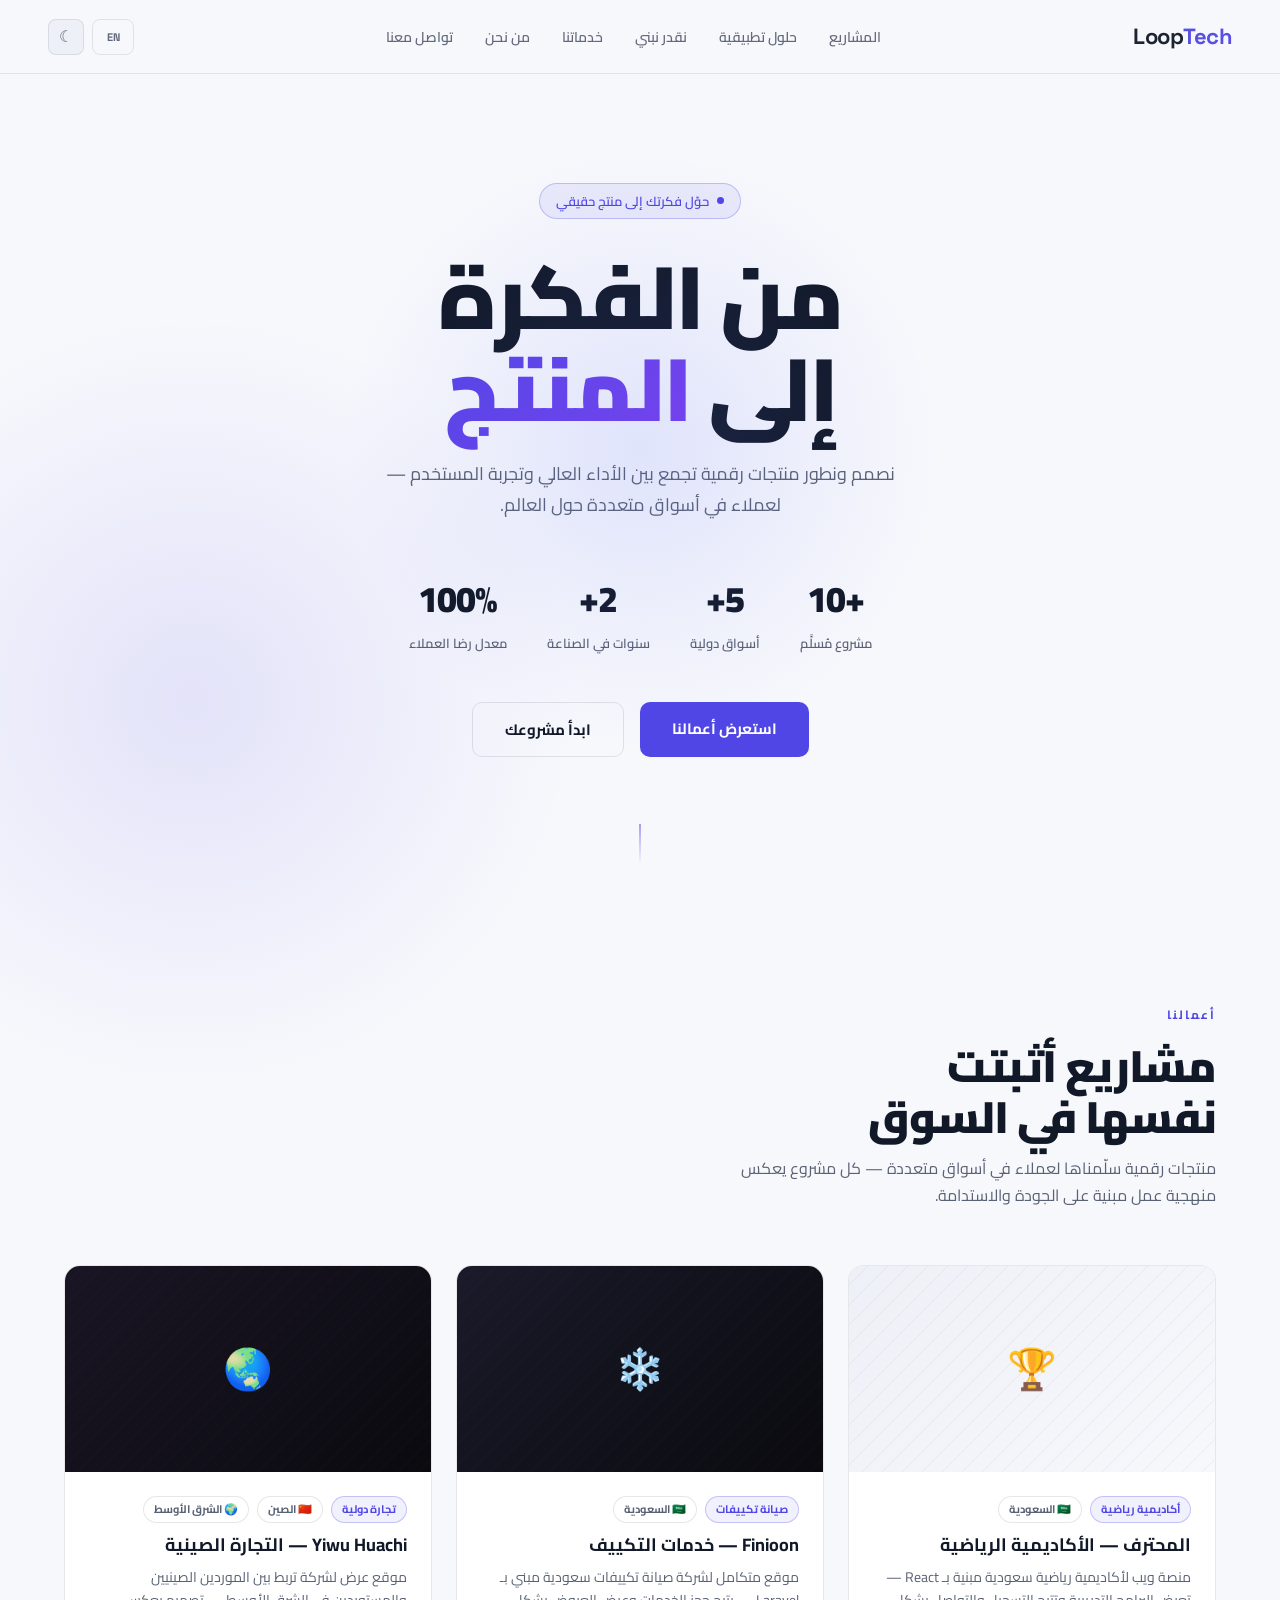
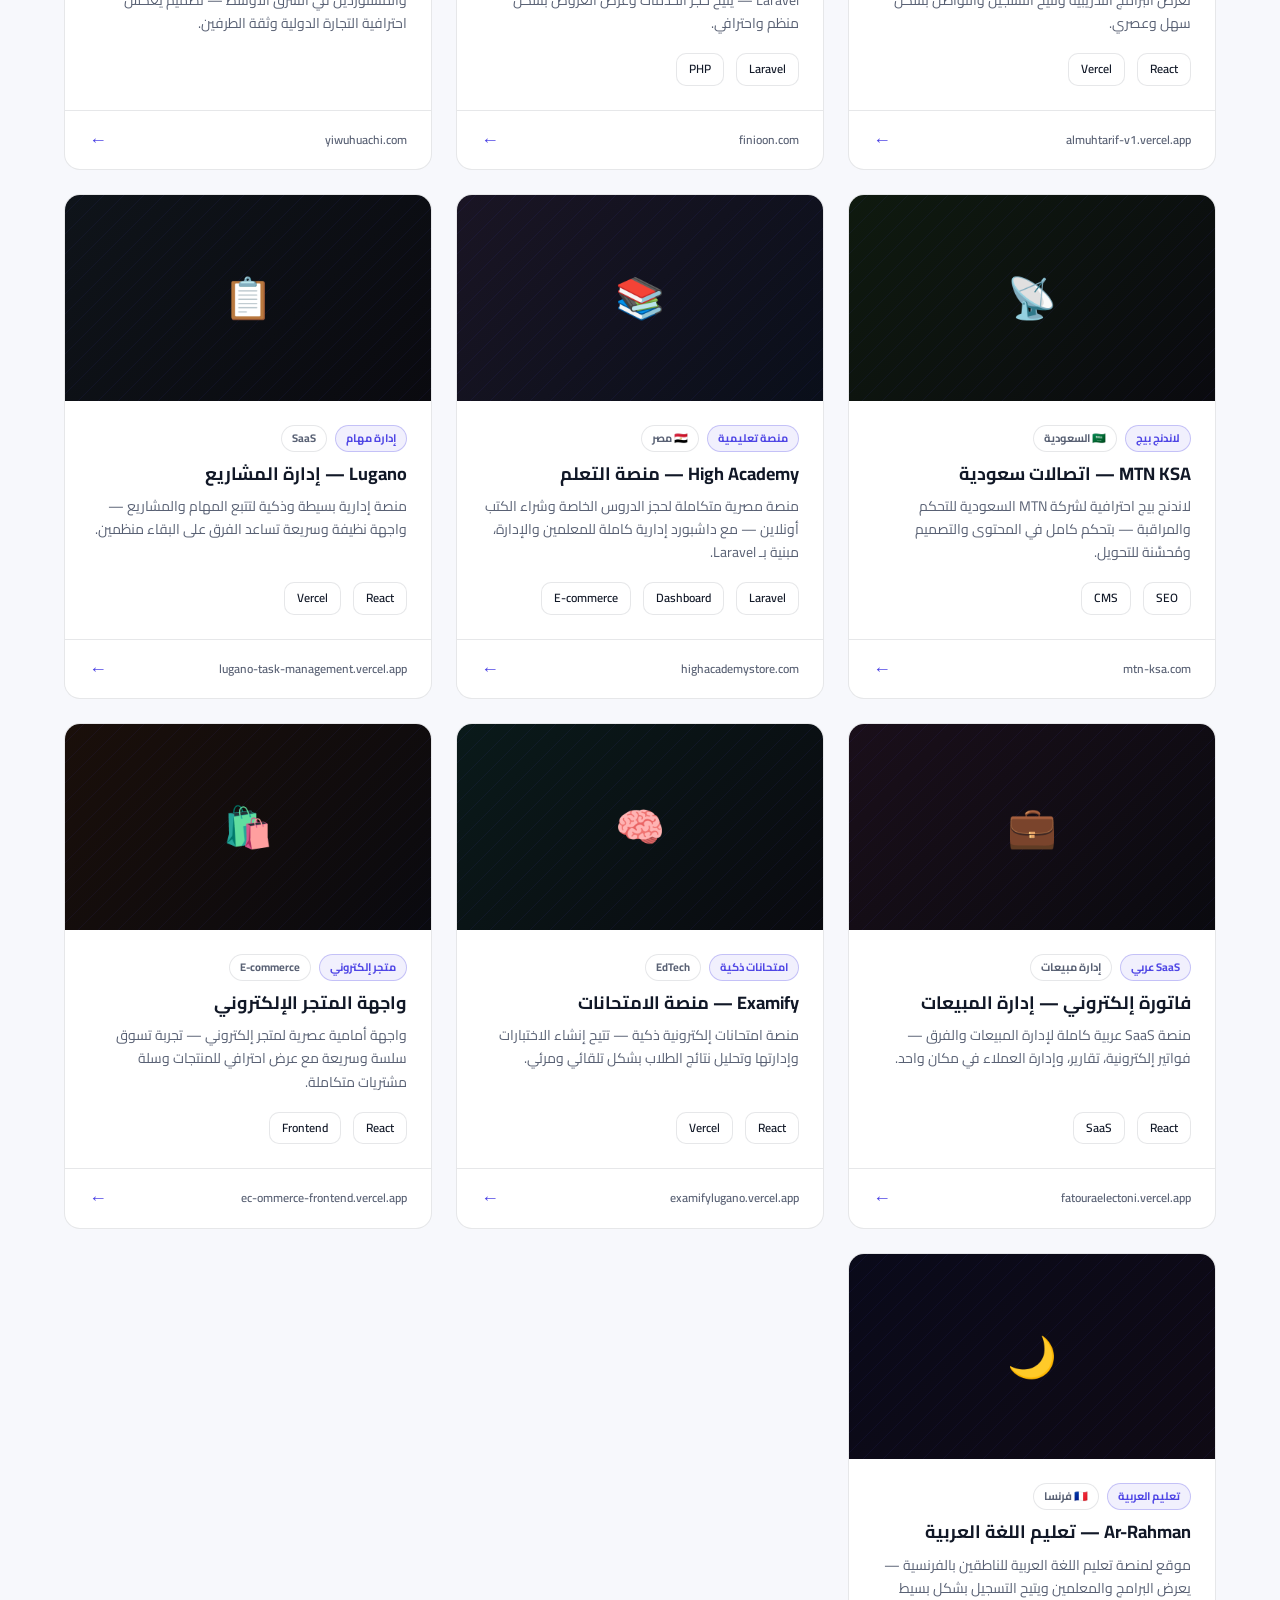
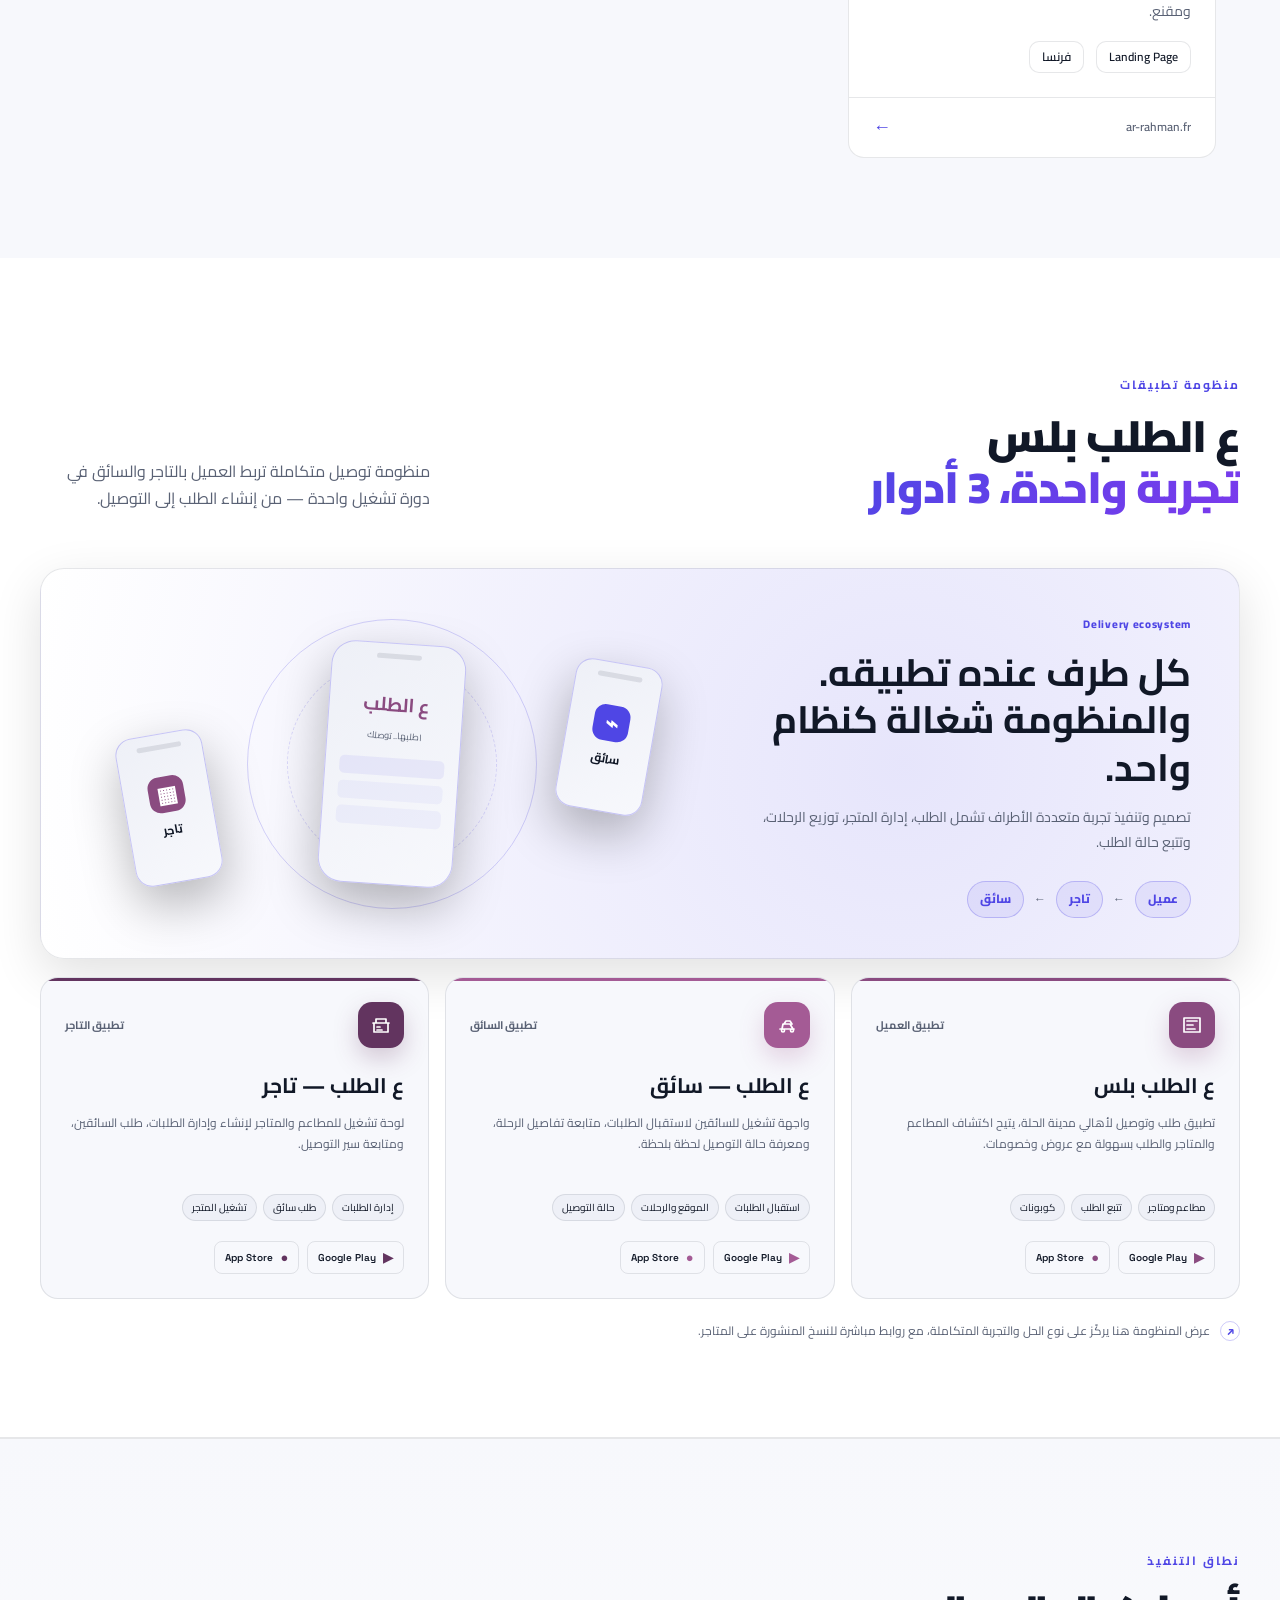
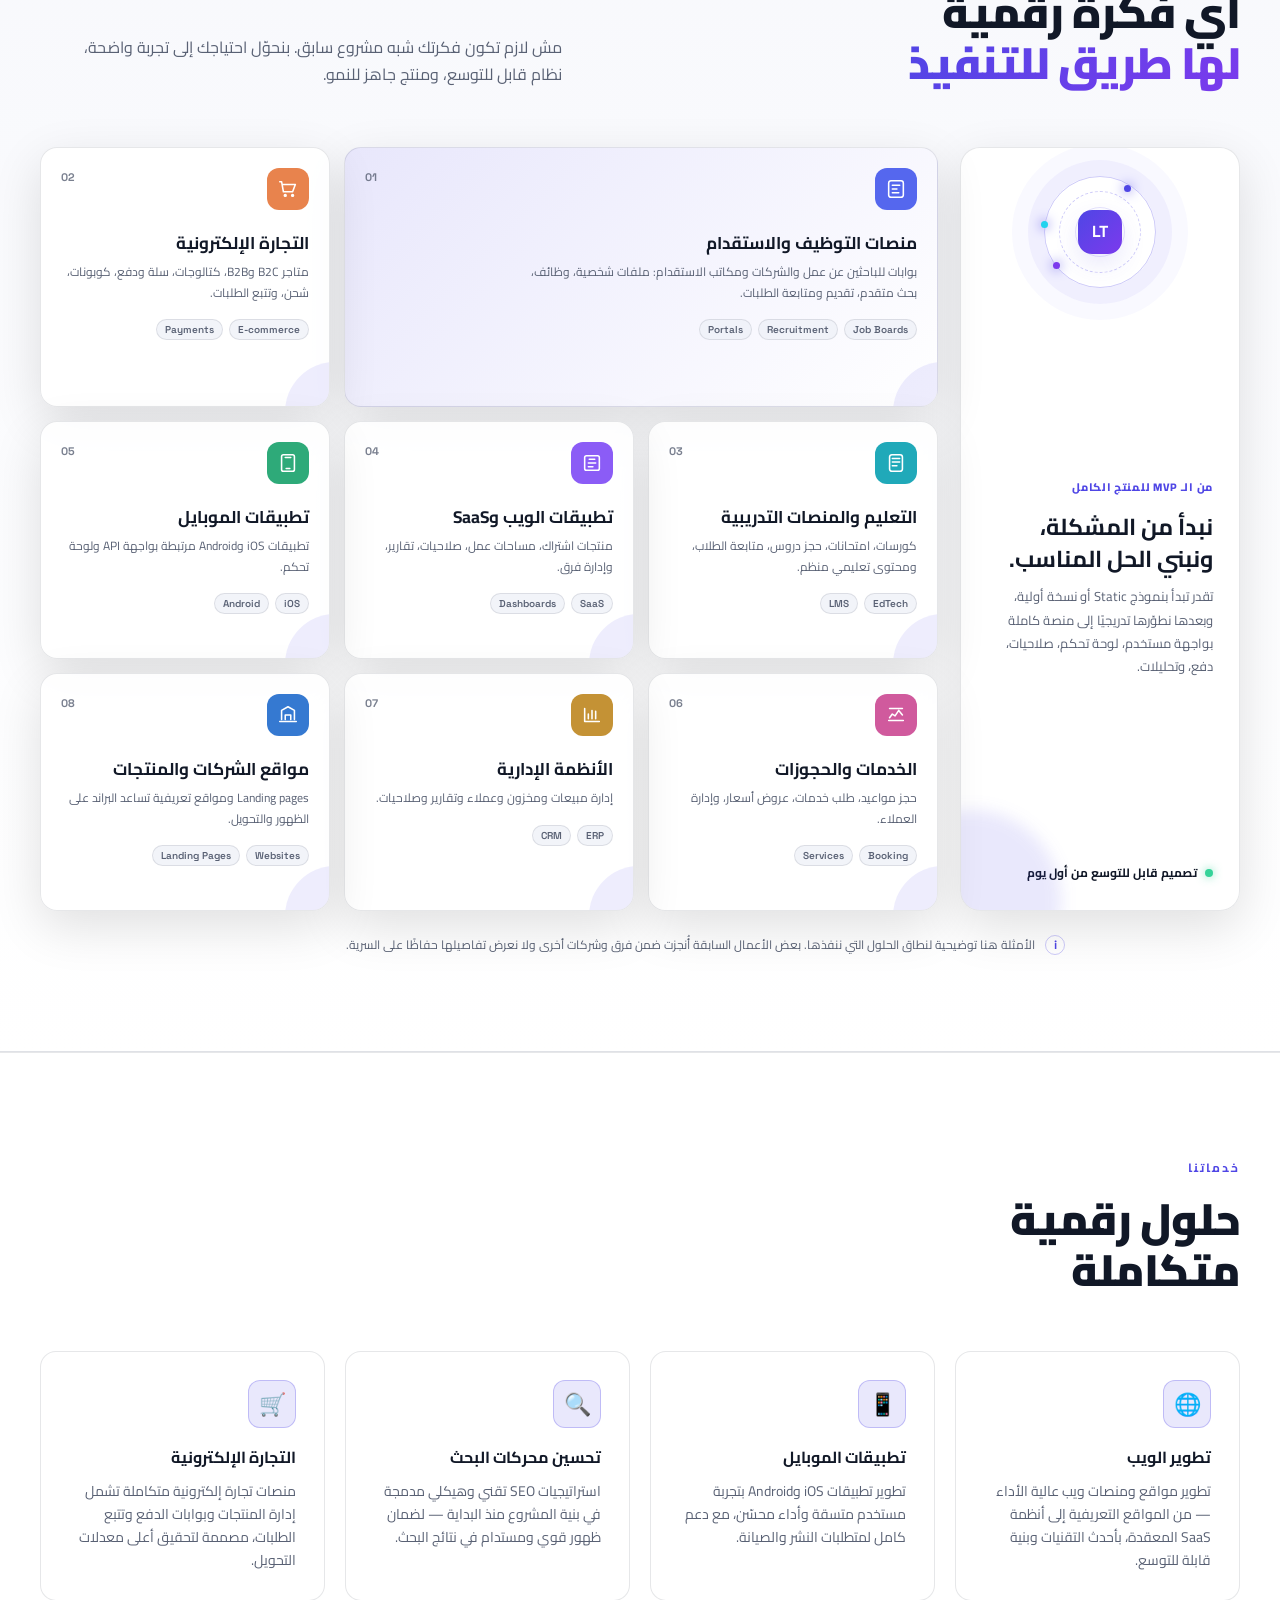
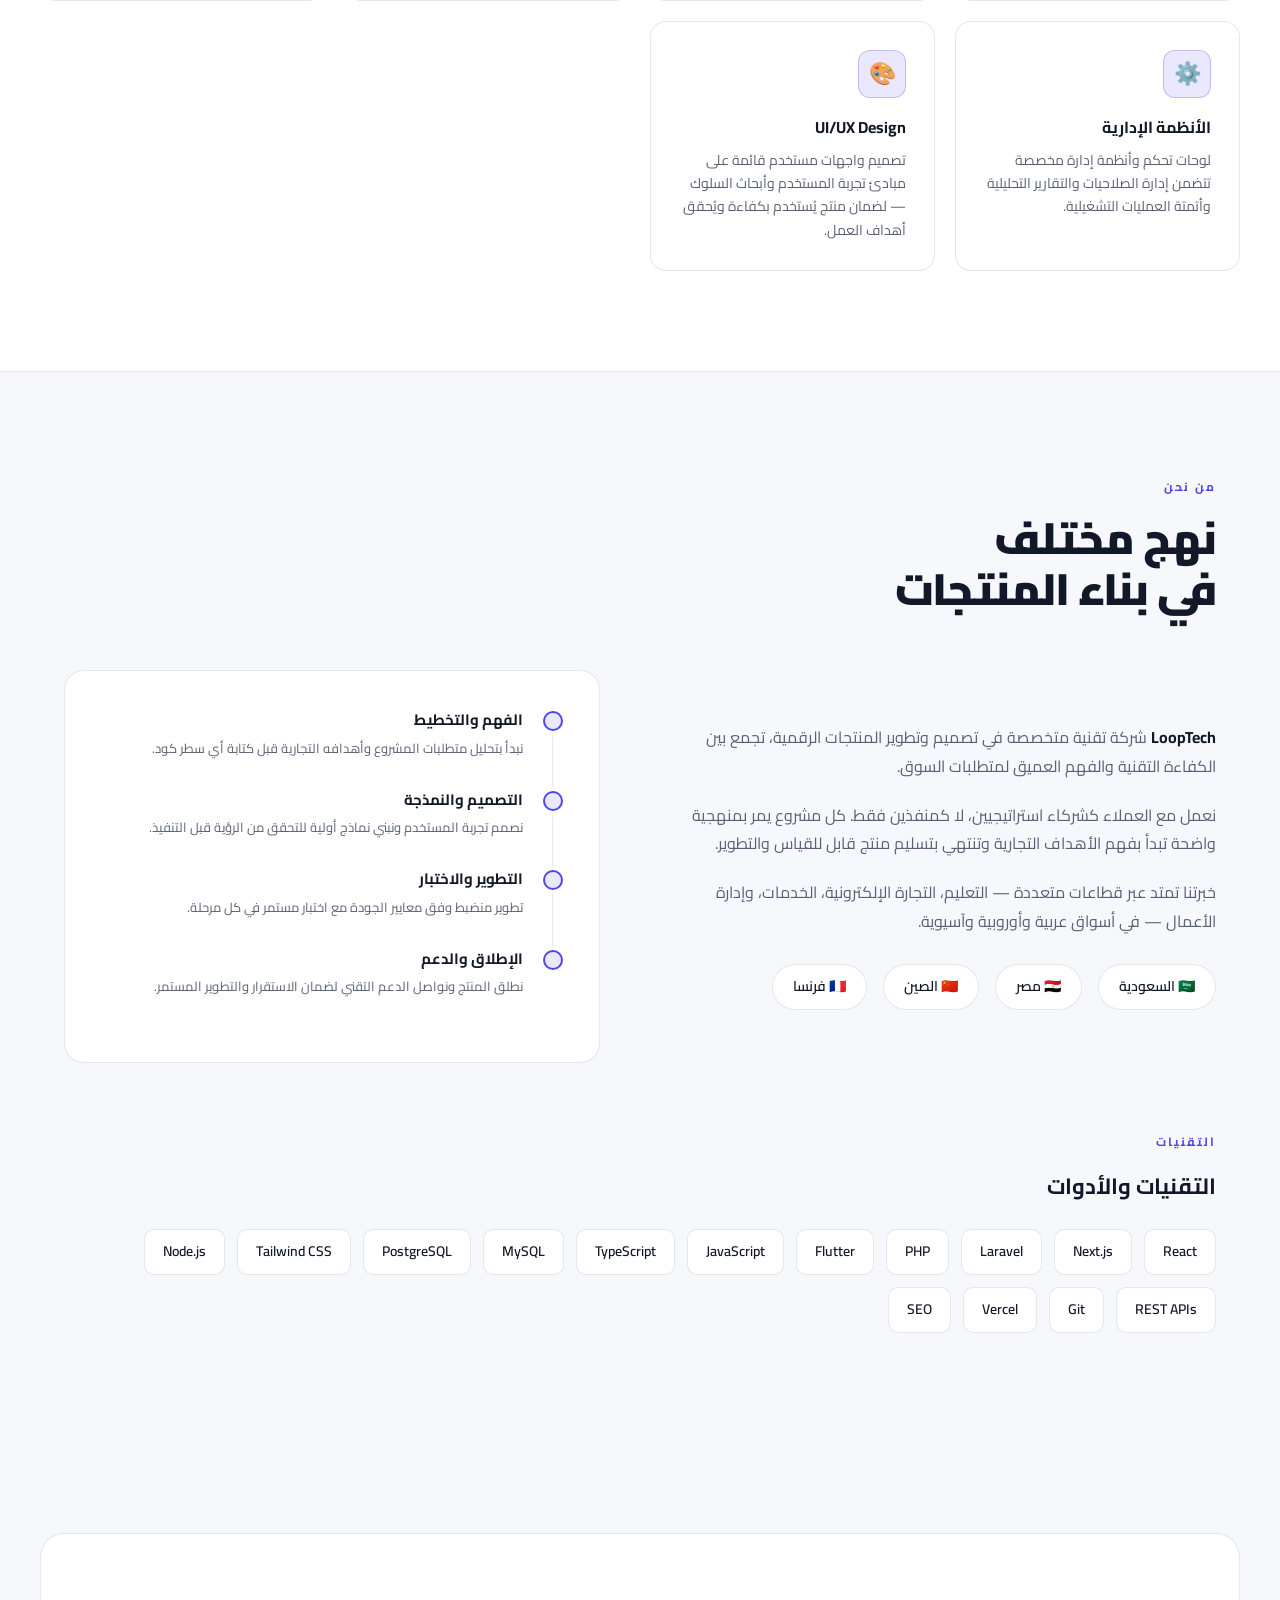
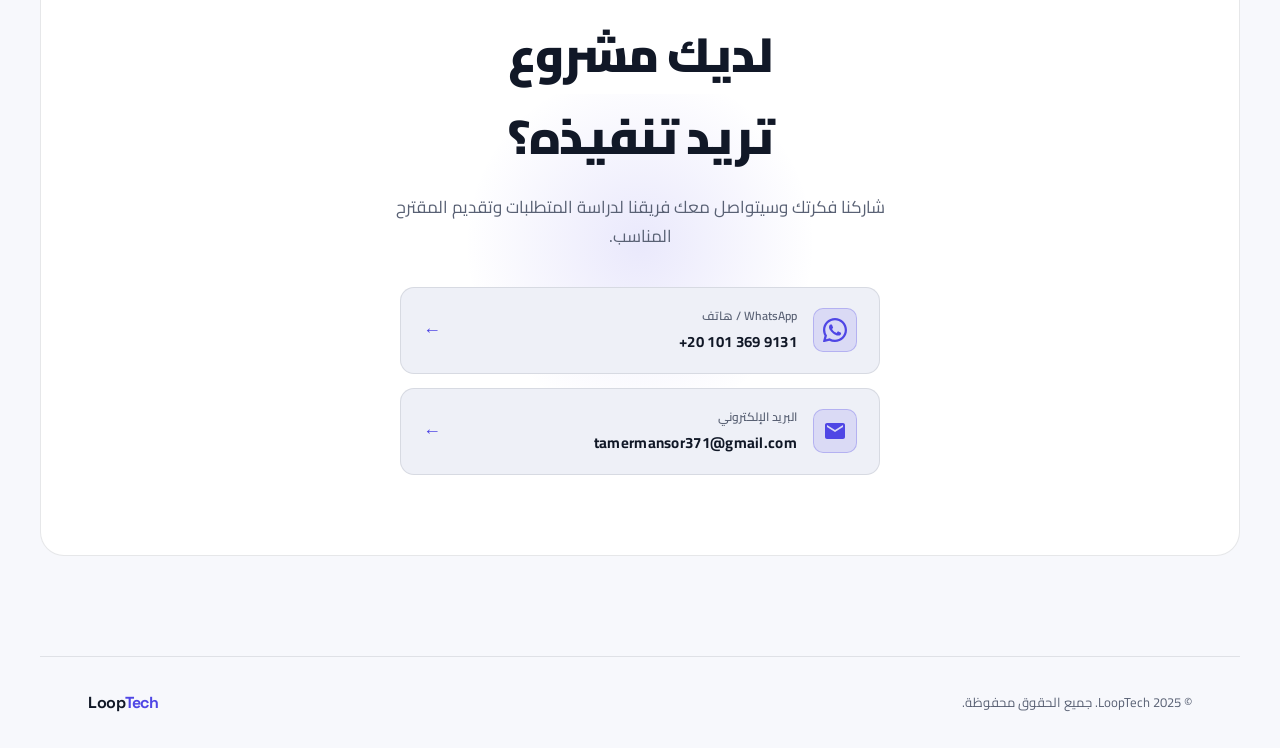
==== commit 38733ea4: "Add bilingual LoopTech showcase and app suite" ====
--- a/index.html
+++ b/index.html
@@ -7,389 +7,7 @@
 <link rel="preconnect" href="https://fonts.googleapis.com">
 <link rel="preconnect" href="https://fonts.gstatic.com" crossorigin>
 <link href="https://fonts.googleapis.com/css2?family=Cairo:wght@300;400;600;700;900&family=Space+Grotesk:wght@400;600;700&display=swap" rel="stylesheet">
-<style>
-  :root[data-theme="dark"] {
-    --bg: #0A0A0F;
-    --surface: #111118;
-    --surface2: #1A1A24;
-    --border: rgba(255,255,255,0.07);
-    --accent: #5B6EF5;
-    --accent2: #8B5CF6;
-    --accent-glow: rgba(91,110,245,0.18);
-    --text: #F0F0F8;
-    --muted: #8888A0;
-    --tag-bg: rgba(91,110,245,0.12);
-    --tag-border: rgba(91,110,245,0.3);
-  }
-  :root[data-theme="light"] {
-    --bg: #F5F5FA;
-    --surface: #FFFFFF;
-    --surface2: #E8E8F0;
-    --border: rgba(0,0,0,0.09);
-    --accent: #4353E8;
-    --accent2: #7C3AED;
-    --accent-glow: rgba(67,83,232,0.1);
-    --text: #0A0A0F;
-    --muted: #5A5A70;
-    --tag-bg: rgba(67,83,232,0.08);
-    --tag-border: rgba(67,83,232,0.25);
-  }
-
-  *, *::before, *::after { box-sizing: border-box; margin: 0; padding: 0; }
-
-  html { scroll-behavior: smooth; }
-
-  body {
-    background: var(--bg);
-    color: var(--text);
-    font-family: 'Cairo', sans-serif;
-    font-size: 16px;
-    line-height: 1.7;
-    overflow-x: hidden;
-    transition: background 0.3s, color 0.3s;
-  }
-
-  /* ── NAV ── */
-  nav {
-    position: fixed; top: 0; right: 0; left: 0; z-index: 100;
-    display: flex; align-items: center; justify-content: space-between;
-    padding: 18px 48px;
-    background: var(--bg);
-    opacity: 0.95;
-    backdrop-filter: blur(16px);
-    border-bottom: 1px solid var(--border);
-    transition: background 0.3s, border-color 0.3s;
-  }
-  .nav-logo {
-    font-family: 'Space Grotesk', sans-serif;
-    font-size: 22px; font-weight: 700; letter-spacing: -0.5px;
-    color: var(--text); text-decoration: none;
-  }
-  .nav-logo span { color: var(--accent); }
-  .nav-links { display: flex; gap: 32px; list-style: none; }
-  .nav-links a {
-    color: var(--muted); text-decoration: none; font-size: 14px; font-weight: 600;
-    transition: color 0.2s;
-  }
-  .nav-links a:hover { color: var(--text); }
-  .theme-btn {
-    background: var(--surface2); border: 1px solid var(--border);
-    color: var(--muted); width: 36px; height: 36px; border-radius: 8px;
-    cursor: pointer; font-size: 16px; display: flex; align-items: center; justify-content: center;
-    transition: all 0.2s;
-  }
-  .theme-btn:hover { color: var(--text); border-color: var(--accent); }
-
-  /* ── HERO ── */
-  .hero {
-    min-height: 100vh;
-    display: flex; flex-direction: column; align-items: center; justify-content: center;
-    text-align: center; padding: 120px 24px 80px;
-    position: relative; overflow: hidden;
-  }
-  .hero-glow {
-    position: absolute; width: 600px; height: 600px;
-    background: radial-gradient(circle, rgba(91,110,245,0.15) 0%, transparent 70%);
-    top: 50%; left: 50%; transform: translate(-50%, -50%);
-    pointer-events: none;
-  }
-  .hero-badge {
-    display: inline-flex; align-items: center; gap: 8px;
-    background: var(--tag-bg); border: 1px solid var(--tag-border);
-    border-radius: 100px; padding: 6px 16px; margin-bottom: 32px;
-    font-size: 13px; font-weight: 600; color: var(--accent);
-  }
-  .hero-badge::before { content: ''; width: 7px; height: 7px; background: var(--accent); border-radius: 50%; display: inline-block; animation: pulse 2s infinite; }
-  @keyframes pulse { 0%,100%{opacity:1} 50%{opacity:0.4} }
-
-  .hero h1 {
-    font-size: clamp(42px, 8vw, 88px);
-    font-weight: 900; line-height: 1.05; letter-spacing: -2px;
-    max-width: 800px;
-  }
-  .hero h1 .grad {
-    background: linear-gradient(135deg, var(--accent) 0%, var(--accent2) 100%);
-    -webkit-background-clip: text; -webkit-text-fill-color: transparent; background-clip: text;
-  }
-  .hero-sub {
-    margin-top: 24px; max-width: 540px;
-    color: var(--muted); font-size: 18px; font-weight: 400; line-height: 1.7;
-  }
-  .hero-stats {
-    display: flex; gap: 40px; margin-top: 48px; flex-wrap: wrap; justify-content: center;
-  }
-  .stat { text-align: center; }
-  .stat-num { font-size: 36px; font-weight: 900; color: var(--text); letter-spacing: -1px; }
-  .stat-label { font-size: 13px; color: var(--muted); font-weight: 600; margin-top: 2px; }
-  .hero-cta { margin-top: 48px; display: flex; gap: 16px; flex-wrap: wrap; justify-content: center; }
-  .btn-primary {
-    background: var(--accent); color: #fff; border: none;
-    padding: 14px 32px; border-radius: 10px; font-size: 15px; font-weight: 700;
-    font-family: 'Cairo', sans-serif; cursor: pointer; text-decoration: none;
-    display: inline-block;
-    transition: opacity 0.2s, transform 0.15s;
-  }
-  .btn-primary:hover { opacity: 0.88; transform: translateY(-1px); }
-  .btn-outline {
-    background: transparent; color: var(--text);
-    border: 1px solid var(--border);
-    padding: 14px 32px; border-radius: 10px; font-size: 15px; font-weight: 700;
-    font-family: 'Cairo', sans-serif; cursor: pointer; text-decoration: none;
-    display: inline-block;
-    transition: border-color 0.2s, transform 0.15s;
-  }
-  .btn-outline:hover { border-color: var(--accent); transform: translateY(-1px); }
-
-  /* scroll indicator */
-  .scroll-hint {
-    position: absolute; bottom: 36px; left: 50%; transform: translateX(-50%);
-    display: flex; flex-direction: column; align-items: center; gap: 8px;
-    color: var(--muted); font-size: 12px; font-weight: 600;
-  }
-  .scroll-line {
-    width: 1px; height: 40px;
-    background: linear-gradient(to bottom, var(--accent), transparent);
-    animation: scrollDown 1.8s ease-in-out infinite;
-  }
-  @keyframes scrollDown { 0%{transform:scaleY(0);transform-origin:top} 50%{transform:scaleY(1);transform-origin:top} 100%{transform:scaleY(0);transform-origin:bottom} }
-
-  /* ── SECTIONS ── */
-  section { padding: 100px 24px; max-width: 1200px; margin: 0 auto; }
-  .section-label {
-    display: inline-block;
-    font-size: 12px; font-weight: 700; letter-spacing: 2px;
-    color: var(--accent); text-transform: uppercase; margin-bottom: 16px;
-  }
-  .section-title {
-    font-size: clamp(28px, 4vw, 44px);
-    font-weight: 900; letter-spacing: -1px; line-height: 1.15;
-    max-width: 560px;
-  }
-  .section-sub {
-    color: var(--muted); font-size: 16px; margin-top: 12px; max-width: 500px;
-  }
-  .section-head { margin-bottom: 56px; }
-
-  /* ── PROJECTS GRID ── */
-  .projects-grid {
-    display: grid;
-    grid-template-columns: repeat(auto-fill, minmax(340px, 1fr));
-    gap: 24px;
-  }
-  .project-card {
-    background: var(--surface);
-    border: 1px solid var(--border);
-    border-radius: 16px; overflow: hidden;
-    display: flex; flex-direction: column;
-    transition: border-color 0.25s, transform 0.2s, box-shadow 0.25s;
-    text-decoration: none; color: inherit;
-  }
-  .project-card:hover {
-    border-color: var(--accent);
-    transform: translateY(-4px);
-    box-shadow: 0 16px 48px rgba(91,110,245,0.12);
-  }
-  .project-thumb {
-    width: 100%; aspect-ratio: 16/9;
-    background: var(--surface2);
-    display: flex; align-items: center; justify-content: center;
-    font-size: 40px; position: relative; overflow: hidden;
-  }
-  .project-thumb-bg {
-    position: absolute; inset: 0;
-    background: linear-gradient(135deg, var(--surface2) 0%, var(--bg) 100%);
-  }
-  .project-thumb-icon { position: relative; z-index: 1; }
-  .project-thumb-lines {
-    position: absolute; inset: 0; z-index: 0; opacity: 0.08;
-    background-image: repeating-linear-gradient(
-      -45deg,
-      var(--accent) 0, var(--accent) 1px,
-      transparent 0, transparent 50%
-    );
-    background-size: 20px 20px;
-  }
-  .project-body { padding: 24px; flex: 1; display: flex; flex-direction: column; gap: 10px; }
-  .project-meta { display: flex; align-items: center; gap: 8px; flex-wrap: wrap; }
-  .tag {
-    font-size: 11px; font-weight: 700; padding: 3px 10px; border-radius: 100px;
-    background: var(--tag-bg); border: 1px solid var(--tag-border);
-    color: var(--accent);
-  }
-  .tag-gray {
-    background: rgba(255,255,255,0.05); border-color: var(--border); color: var(--muted);
-  }
-  .project-title { font-size: 18px; font-weight: 700; line-height: 1.3; }
-  .project-desc { font-size: 14px; color: var(--muted); line-height: 1.65; flex: 1; }
-  .project-footer {
-    display: flex; align-items: center; justify-content: space-between;
-    padding: 14px 24px; border-top: 1px solid var(--border);
-    font-size: 12px; color: var(--muted); font-weight: 600;
-  }
-  .project-link-arrow {
-    font-size: 18px; color: var(--accent); transition: transform 0.2s;
-  }
-  .project-card:hover .project-link-arrow { transform: translateX(-4px); }
-
-  /* ── SERVICES ── */
-  .services-grid {
-    display: grid;
-    grid-template-columns: repeat(auto-fill, minmax(260px, 1fr));
-    gap: 20px;
-  }
-  .service-card {
-    background: var(--surface); border: 1px solid var(--border);
-    border-radius: 16px; padding: 28px;
-    transition: border-color 0.25s;
-  }
-  .service-card:hover { border-color: var(--accent); }
-  .service-icon {
-    width: 48px; height: 48px; border-radius: 12px;
-    background: var(--accent-glow); border: 1px solid var(--tag-border);
-    display: flex; align-items: center; justify-content: center;
-    font-size: 22px; margin-bottom: 16px;
-  }
-  .service-title { font-size: 16px; font-weight: 700; margin-bottom: 8px; }
-  .service-desc { font-size: 14px; color: var(--muted); line-height: 1.65; }
-
-  /* ── COUNTRIES ── */
-  .countries-strip {
-    display: flex; gap: 16px; flex-wrap: wrap;
-  }
-  .country-pill {
-    background: var(--surface); border: 1px solid var(--border);
-    border-radius: 100px; padding: 10px 20px;
-    font-size: 14px; font-weight: 600;
-    display: flex; align-items: center; gap: 8px;
-  }
-
-  /* ── ABOUT ── */
-  .about-grid {
-    display: grid; grid-template-columns: 1fr 1fr; gap: 80px;
-    align-items: center;
-  }
-  .about-text p { color: var(--muted); font-size: 16px; line-height: 1.8; margin-bottom: 20px; }
-  .about-text p strong { color: var(--text); }
-  .about-visual {
-    background: var(--surface); border: 1px solid var(--border);
-    border-radius: 20px; padding: 36px;
-  }
-  .timeline { display: flex; flex-direction: column; gap: 0; }
-  .timeline-item { display: flex; gap: 20px; padding-bottom: 28px; position: relative; }
-  .timeline-item:not(:last-child)::before {
-    content: '';
-    position: absolute; right: 10px; top: 28px; bottom: 0;
-    width: 1px; background: var(--border);
-  }
-  .timeline-dot {
-    width: 20px; height: 20px; min-width: 20px; border-radius: 50%;
-    background: var(--accent-glow); border: 2px solid var(--accent);
-    margin-top: 4px;
-  }
-  .timeline-content h4 { font-size: 15px; font-weight: 700; margin-bottom: 4px; }
-  .timeline-content p { font-size: 13px; color: var(--muted); }
-
-  /* ── TECH STACK ── */
-  .stack-grid {
-    display: flex; flex-wrap: wrap; gap: 12px;
-  }
-  .stack-item {
-    background: var(--surface); border: 1px solid var(--border);
-    border-radius: 10px; padding: 10px 18px;
-    font-size: 14px; font-weight: 600;
-    transition: border-color 0.2s, color 0.2s;
-  }
-  .stack-item:hover { border-color: var(--accent); color: var(--accent); }
-
-  /* ── CTA SECTION ── */
-  .cta-section {
-    text-align: center; padding: 100px 24px;
-    position: relative; overflow: hidden;
-  }
-  .cta-inner {
-    max-width: 1200px; margin: 0 auto;
-    background: var(--surface); border: 1px solid var(--border);
-    border-radius: 24px; padding: 80px 40px;
-    position: relative;
-  }
-  .cta-glow {
-    position: absolute; width: 400px; height: 300px;
-    background: radial-gradient(circle, var(--accent-glow) 0%, transparent 70%);
-    top: 50%; left: 50%; transform: translate(-50%, -50%);
-    pointer-events: none;
-  }
-  .cta-inner h2 {
-    font-size: clamp(28px, 4vw, 48px);
-    font-weight: 900; letter-spacing: -1px; margin-bottom: 16px;
-    position: relative;
-  }
-  .cta-inner p {
-    color: var(--muted); font-size: 17px; margin-bottom: 36px;
-    max-width: 500px; margin-left: auto; margin-right: auto;
-    position: relative;
-  }
-  .cta-email {
-    display: inline-flex; align-items: center; gap: 8px;
-    font-size: 16px; font-weight: 700; color: var(--accent);
-    text-decoration: none; position: relative;
-  }
-  .cta-email:hover { text-decoration: underline; }
-
-  /* ── FOOTER ── */
-  footer {
-    border-top: 1px solid var(--border);
-    padding: 32px 48px;
-    display: flex; align-items: center; justify-content: space-between;
-    flex-wrap: wrap; gap: 16px;
-    max-width: 1200px; margin: 0 auto;
-  }
-  footer p { font-size: 13px; color: var(--muted); }
-
-  /* ── RESPONSIVE ── */
-  @media(max-width: 768px) {
-    nav { padding: 16px 20px; }
-    .nav-links { display: none; }
-    .hero h1 { letter-spacing: -1px; }
-    .about-grid { grid-template-columns: 1fr; gap: 40px; }
-    section { padding: 70px 20px; }
-    .projects-grid { grid-template-columns: 1fr; }
-    footer { padding: 24px 20px; flex-direction: column; text-align: center; }
-  }
-
-  @media (prefers-reduced-motion: reduce) {
-    *, *::before, *::after { animation: none !important; transition: none !important; }
-  }
-
-  /* ── CONTACT CARDS ── */
-  .contact-options {
-    display: flex; flex-direction: column; gap: 14px;
-    max-width: 480px; margin: 32px auto 0;
-    position: relative;
-  }
-  .contact-card {
-    display: flex; align-items: center; gap: 16px;
-    background: var(--surface2); border: 1px solid var(--border);
-    border-radius: 14px; padding: 18px 22px;
-    text-decoration: none; color: var(--text);
-    transition: border-color 0.2s, transform 0.15s, box-shadow 0.2s;
-  }
-  .contact-card:hover {
-    border-color: var(--accent);
-    transform: translateY(-2px);
-    box-shadow: 0 8px 24px rgba(91,110,245,0.1);
-  }
-  .contact-icon {
-    width: 44px; height: 44px; min-width: 44px;
-    background: var(--accent-glow); border: 1px solid var(--tag-border);
-    border-radius: 10px; display: flex; align-items: center; justify-content: center;
-    color: var(--accent);
-  }
-  .contact-info { flex: 1; text-align: right; }
-  .contact-label { font-size: 12px; color: var(--muted); font-weight: 600; margin-bottom: 3px; }
-  .contact-value { font-size: 15px; font-weight: 700; letter-spacing: 0.3px; }
-  .contact-arrow { font-size: 18px; color: var(--accent); transition: transform 0.2s; }
-  .contact-card:hover .contact-arrow { transform: translateX(-3px); }
-</style>
+<link rel="stylesheet" href="styles.css">
 </head>
 <body>
 
@@ -398,11 +16,16 @@
   <a href="#" class="nav-logo">Loop<span>Tech</span></a>
   <ul class="nav-links">
     <li><a href="#projects">المشاريع</a></li>
+    <li><a href="#app-suite">حلول تطبيقية</a></li>
+    <li><a href="#capabilities">نقدر نبني</a></li>
     <li><a href="#services">خدماتنا</a></li>
     <li><a href="#about">من نحن</a></li>
     <li><a href="#contact">تواصل معنا</a></li>
   </ul>
-  <button class="theme-btn" onclick="toggleTheme()" aria-label="تبديل الثيم" title="تبديل الثيم">☀</button>
+  <div class="nav-actions" aria-label="Page controls">
+    <button class="lang-btn" onclick="toggleLanguage()" aria-label="Switch to English" title="Switch to English">EN</button>
+    <button class="theme-btn" onclick="toggleTheme()" aria-label="تفعيل الوضع الداكن" title="تفعيل الوضع الداكن">☾</button>
+  </div>
 </nav>
 
 <!-- HERO -->
@@ -683,6 +306,89 @@
     </a>
 
   </div>
+</section>
+
+<!-- APP SUITE CASE STUDY -->
+<section id="app-suite" class="app-suite-section">
+  <div class="section-head app-suite-head">
+    <div>
+      <div class="section-label">منظومة تطبيقات</div>
+      <h2 class="section-title">ع الطلب بلس<br><span class="grad-text">تجربة واحدة، 3 أدوار</span></h2>
+    </div>
+    <p class="section-sub">منظومة توصيل متكاملة تربط العميل بالتاجر والسائق في دورة تشغيل واحدة — من إنشاء الطلب إلى التوصيل.</p>
+  </div>
+
+  <div class="suite-visual glass-panel">
+    <div class="suite-visual-copy">
+      <span class="eyebrow">Delivery ecosystem</span>
+      <h3>كل طرف عنده تطبيقه.<br>والمنظومة شغالة كنظام واحد.</h3>
+      <p>تصميم وتنفيذ تجربة متعددة الأطراف تشمل الطلب، إدارة المتجر، توزيع الرحلات، وتتبع حالة الطلب.</p>
+      <div class="suite-flow" aria-label="تدفق الطلب"><span>عميل</span><b>←</b><span>تاجر</span><b>←</b><span>سائق</span></div>
+    </div>
+    <div class="suite-visual-art" aria-hidden="true">
+      <div class="visual-ring visual-ring-one"></div><div class="visual-ring visual-ring-two"></div>
+      <div class="visual-device visual-device-main"><div class="device-notch"></div><strong>ع الطلب</strong><span>اطلبها.. توصلك</span><i></i><i></i><i></i></div>
+      <div class="visual-device visual-device-small visual-device-driver"><div class="device-notch"></div><span class="mini-bike">⌁</span><strong>سائق</strong></div>
+      <div class="visual-device visual-device-small visual-device-store"><div class="device-notch"></div><span class="mini-store">▦</span><strong>تاجر</strong></div>
+    </div>
+  </div>
+
+  <div class="suite-apps-grid">
+    <article class="suite-app-card suite-customer">
+      <div class="suite-app-top"><div class="suite-app-icon"><svg viewBox="0 0 24 24"><path d="M4 5h16v14H4zM7 8h10M7 12h6M7 16h8"/></svg></div><span class="suite-role">تطبيق العميل</span></div>
+      <h3>ع الطلب بلس</h3><p>تطبيق طلب وتوصيل لأهالي مدينة الحلة، يتيح اكتشاف المطاعم والمتاجر والطلب بسهولة مع عروض وخصومات.</p>
+      <div class="suite-features"><span>مطاعم ومتاجر</span><span>تتبع الطلب</span><span>كوبونات</span></div>
+      <div class="store-links"><a href="https://play.google.com/store/apps/details?id=com.talabplus.app&amp;pcampaignid=web_share" target="_blank" rel="noopener" class="store-link"><span class="store-mark">▶</span><span>Google Play</span></a><a href="https://apps.apple.com/eg/app/%D8%B9-%D8%A7%D9%84%D8%B7%D9%84%D8%A8-%D8%A8%D9%84%D8%B3/id6755089365" target="_blank" rel="noopener" class="store-link"><span class="store-mark">●</span><span>App Store</span></a></div>
+    </article>
+    <article class="suite-app-card suite-driver">
+      <div class="suite-app-top"><div class="suite-app-icon"><svg viewBox="0 0 24 24"><path d="M5 16h14M7 16l1-5h7l3 5M9 11l2-3h4l2 3M8 19a1.5 1.5 0 1 0 0-3 1.5 1.5 0 0 0 0 3Zm9 0a1.5 1.5 0 1 0 0-3 1.5 1.5 0 0 0 0 3Z"/></svg></div><span class="suite-role">تطبيق السائق</span></div>
+      <h3>ع الطلب — سائق</h3><p>واجهة تشغيل للسائقين لاستقبال الطلبات، متابعة تفاصيل الرحلة، ومعرفة حالة التوصيل لحظة بلحظة.</p>
+      <div class="suite-features"><span>استقبال الطلبات</span><span>الموقع والرحلات</span><span>حالة التوصيل</span></div>
+      <div class="store-links"><a href="https://play.google.com/store/apps/details?id=com.webeasystep.talab_drivers&amp;pcampaignid=web_share" target="_blank" rel="noopener" class="store-link"><span class="store-mark">▶</span><span>Google Play</span></a><a href="https://apps.apple.com/eg/app/%D8%B9-%D8%A7%D9%84%D8%B7%D9%84%D8%A8-%D8%B3%D8%A7%D8%A6%D9%82/id6449415510" target="_blank" rel="noopener" class="store-link"><span class="store-mark">●</span><span>App Store</span></a></div>
+    </article>
+    <article class="suite-app-card suite-merchant">
+      <div class="suite-app-top"><div class="suite-app-icon"><svg viewBox="0 0 24 24"><path d="M4 10h16M5 10v9h14v-9M7 10V6h10v4M8 14h3M8 17h5"/></svg></div><span class="suite-role">تطبيق التاجر</span></div>
+      <h3>ع الطلب — تاجر</h3><p>لوحة تشغيل للمطاعم والمتاجر لإنشاء وإدارة الطلبات، طلب السائقين، ومتابعة سير التوصيل.</p>
+      <div class="suite-features"><span>إدارة الطلبات</span><span>طلب سائق</span><span>تشغيل المتجر</span></div>
+      <div class="store-links"><a href="https://play.google.com/store/apps/details?id=com.webeasystep.talab&amp;pcampaignid=web_share" target="_blank" rel="noopener" class="store-link"><span class="store-mark">▶</span><span>Google Play</span></a><a href="https://apps.apple.com/eg/app/%D8%B9-%D8%A7%D9%84%D8%B7%D9%84%D8%A8-%D8%AA%D8%A7%D8%AC%D8%B1/id1660631021" target="_blank" rel="noopener" class="store-link"><span class="store-mark">●</span><span>App Store</span></a></div>
+    </article>
+  </div>
+  <div class="suite-note"><span class="note-icon" aria-hidden="true">↗</span><span>عرض المنظومة هنا يركّز على نوع الحل والتجربة المتكاملة، مع روابط مباشرة للنسخ المنشورة على المتاجر.</span></div>
+</section>
+
+<!-- CAPABILITIES -->
+<section id="capabilities" class="capabilities-section">
+  <div class="section-head capabilities-head">
+    <div class="section-label">نطاق التنفيذ</div>
+    <h2 class="section-title">أي فكرة رقمية<br><span class="grad-text">لها طريق للتنفيذ</span></h2>
+    <p class="section-sub">مش لازم تكون فكرتك شبه مشروع سابق. بنحوّل احتياجك إلى تجربة واضحة، نظام قابل للتوسع، ومنتج جاهز للنمو.</p>
+  </div>
+
+  <div class="capabilities-layout">
+    <div class="capabilities-intro glass-panel">
+      <div class="capability-orbit" aria-hidden="true">
+        <span class="orbit-dot orbit-dot-one"></span><span class="orbit-dot orbit-dot-two"></span><span class="orbit-dot orbit-dot-three"></span><span class="orbit-core">LT</span>
+      </div>
+      <div>
+        <span class="eyebrow">من الـ MVP للمنتج الكامل</span>
+        <h3>نبدأ من المشكلة،<br>ونبني الحل المناسب.</h3>
+        <p>تقدر تبدأ بنموذج Static أو نسخة أولية، وبعدها نطوّرها تدريجيًا إلى منصة كاملة بواجهة مستخدم، لوحة تحكم، صلاحيات، دفع، وتحليلات.</p>
+      </div>
+      <div class="capability-proof"><span class="proof-dot"></span> تصميم قابل للتوسع من أول يوم</div>
+    </div>
+
+    <div class="capabilities-grid">
+      <article class="capability-card capability-featured"><div class="capability-icon icon-indigo" aria-hidden="true"><svg viewBox="0 0 24 24"><path d="M4 5.5A2.5 2.5 0 0 1 6.5 3h11A2.5 2.5 0 0 1 20 5.5v13a2.5 2.5 0 0 1-2.5 2.5h-11A2.5 2.5 0 0 1 4 18.5v-13ZM8 8h8M8 12h5M8 16h7"/></svg></div><span class="capability-index">01</span><h3>منصات التوظيف والاستقدام</h3><p>بوابات للباحثين عن عمل والشركات ومكاتب الاستقدام: ملفات شخصية، وظائف، بحث متقدم، تقديم ومتابعة الطلبات.</p><div class="capability-tags"><span>Job Boards</span><span>Recruitment</span><span>Portals</span></div></article>
+      <article class="capability-card"><div class="capability-icon icon-orange" aria-hidden="true"><svg viewBox="0 0 24 24"><path d="M3 4h2l2 11h10l3-8H6M9 20a1 1 0 1 0 0-2 1 1 0 0 0 0 2Zm8 0a1 1 0 1 0 0-2 1 1 0 0 0 0 2Z"/></svg></div><span class="capability-index">02</span><h3>التجارة الإلكترونية</h3><p>متاجر B2C وB2B، كتالوجات، سلة ودفع، كوبونات، شحن، وتتبع الطلبات.</p><div class="capability-tags"><span>E-commerce</span><span>Payments</span></div></article>
+      <article class="capability-card"><div class="capability-icon icon-cyan" aria-hidden="true"><svg viewBox="0 0 24 24"><path d="M5 5.5A2.5 2.5 0 0 1 7.5 3h9A2.5 2.5 0 0 1 19 5.5v13a2.5 2.5 0 0 1-2.5 2.5h-9A2.5 2.5 0 0 1 5 18.5v-13ZM8 7h8M8 11h8M8 15h5"/></svg></div><span class="capability-index">03</span><h3>التعليم والمنصات التدريبية</h3><p>كورسات، امتحانات، حجز دروس، متابعة الطلاب، ومحتوى تعليمي منظم.</p><div class="capability-tags"><span>EdTech</span><span>LMS</span></div></article>
+      <article class="capability-card"><div class="capability-icon icon-violet" aria-hidden="true"><svg viewBox="0 0 24 24"><path d="M6 4h12a2 2 0 0 1 2 2v12a2 2 0 0 1-2 2H6a2 2 0 0 1-2-2V6a2 2 0 0 1 2-2Zm3 4h6M8 12h8M8 16h5"/></svg></div><span class="capability-index">04</span><h3>تطبيقات الويب وSaaS</h3><p>منتجات اشتراك، مساحات عمل، صلاحيات، تقارير، وإدارة فرق.</p><div class="capability-tags"><span>SaaS</span><span>Dashboards</span></div></article>
+      <article class="capability-card"><div class="capability-icon icon-green" aria-hidden="true"><svg viewBox="0 0 24 24"><path d="M7 3h10a2 2 0 0 1 2 2v14a2 2 0 0 1-2 2H7a2 2 0 0 1-2-2V5a2 2 0 0 1 2-2Zm3 15h4M9 6h6"/></svg></div><span class="capability-index">05</span><h3>تطبيقات الموبايل</h3><p>تطبيقات iOS وAndroid مرتبطة بواجهة API ولوحة تحكم.</p><div class="capability-tags"><span>iOS</span><span>Android</span></div></article>
+      <article class="capability-card"><div class="capability-icon icon-pink" aria-hidden="true"><svg viewBox="0 0 24 24"><path d="M4 18h16M5 15l3-4 3 2 4-6 4 5M5 5h14"/></svg></div><span class="capability-index">06</span><h3>الخدمات والحجوزات</h3><p>حجز مواعيد، طلب خدمات، عروض أسعار، وإدارة العملاء.</p><div class="capability-tags"><span>Booking</span><span>Services</span></div></article>
+      <article class="capability-card"><div class="capability-icon icon-yellow" aria-hidden="true"><svg viewBox="0 0 24 24"><path d="M4 19V5m0 14h16M8 16v-5m4 5V7m4 9v-8"/></svg></div><span class="capability-index">07</span><h3>الأنظمة الإدارية</h3><p>إدارة مبيعات ومخزون وعملاء وتقارير وصلاحيات.</p><div class="capability-tags"><span>ERP</span><span>CRM</span></div></article>
+      <article class="capability-card"><div class="capability-icon icon-blue" aria-hidden="true"><svg viewBox="0 0 24 24"><path d="M4 19h16M5 17V7l7-4 7 4v10M9 17v-5h6v5M3 19h18"/></svg></div><span class="capability-index">08</span><h3>مواقع الشركات والمنتجات</h3><p>Landing pages ومواقع تعريفية تساعد البراند على الظهور والتحويل.</p><div class="capability-tags"><span>Websites</span><span>Landing Pages</span></div></article>
+    </div>
+  </div>
+  <div class="capability-note"><span class="note-icon" aria-hidden="true">i</span><span>الأمثلة هنا توضيحية لنطاق الحلول التي ننفذها. بعض الأعمال السابقة أُنجزت ضمن فرق وشركات أخرى ولا نعرض تفاصيلها حفاظًا على السرية.</span></div>
 </section>
 
 <!-- SERVICES -->
@@ -845,21 +551,6 @@
   <a href="#" class="nav-logo" style="font-size:16px;">Loop<span>Tech</span></a>
 </footer>
 
-<script>
-  // Set dark as default immediately to avoid flash
-  document.documentElement.setAttribute('data-theme', 'dark');
-
-  function toggleTheme() {
-    const root = document.documentElement;
-    const btn = document.querySelector('.theme-btn');
-    if (root.getAttribute('data-theme') === 'dark') {
-      root.setAttribute('data-theme', 'light');
-      btn.textContent = '🌙';
-    } else {
-      root.setAttribute('data-theme', 'dark');
-      btn.textContent = '☀️';
-    }
-  }
-</script>
+<script src="app.js" defer></script>
 </body>
 </html>
--- a/styles.css
+++ b/styles.css
@@ -0,0 +1,487 @@
+/* LoopTech visual layer: capability showcase and shared polish */
+  :root[data-theme="dark"] {
+    --bg: #0A0A0F;
+    --surface: #111118;
+    --surface2: #1A1A24;
+    --border: rgba(255,255,255,0.07);
+    --accent: #5B6EF5;
+    --accent2: #8B5CF6;
+    --accent-glow: rgba(91,110,245,0.18);
+    --text: #F0F0F8;
+    --muted: #8888A0;
+    --tag-bg: rgba(91,110,245,0.12);
+    --tag-border: rgba(91,110,245,0.3);
+  }
+  :root[data-theme="light"] {
+    --bg: #F7F8FC;
+    --surface: #FFFFFF;
+    --surface2: #EEF0F7;
+    --border: rgba(15,23,42,0.10);
+    --accent: #4F46E5;
+    --accent2: #7C3AED;
+    --accent-glow: rgba(79,70,229,0.12);
+    --text: #111827;
+    --muted: #596174;
+    --tag-bg: rgba(79,70,229,0.08);
+    --tag-border: rgba(79,70,229,0.28);
+  }
+
+  *, *::before, *::after { box-sizing: border-box; margin: 0; padding: 0; }
+
+  html { scroll-behavior: smooth; }
+
+  body {
+    background: var(--bg);
+    color: var(--text);
+    font-family: 'Cairo', sans-serif;
+    font-size: 16px;
+    line-height: 1.7;
+    overflow-x: hidden;
+    transition: background 0.3s, color 0.3s;
+  }
+
+  /* ── NAV ── */
+  nav {
+    position: fixed; top: 0; right: 0; left: 0; z-index: 100;
+    display: flex; align-items: center; justify-content: space-between;
+    padding: 18px 48px;
+    background: var(--bg);
+    opacity: 0.95;
+    backdrop-filter: blur(16px);
+    border-bottom: 1px solid var(--border);
+    transition: background 0.3s, border-color 0.3s;
+  }
+  .nav-logo {
+    font-family: 'Space Grotesk', sans-serif;
+    font-size: 22px; font-weight: 700; letter-spacing: -0.5px;
+    color: var(--text); text-decoration: none;
+  }
+  .nav-logo span { color: var(--accent); }
+  .nav-links { display: flex; gap: 32px; list-style: none; }
+  .nav-links a {
+    color: var(--muted); text-decoration: none; font-size: 14px; font-weight: 600;
+    transition: color 0.2s;
+  }
+  .nav-links a:hover { color: var(--text); }
+  .theme-btn {
+    background: var(--surface2); border: 1px solid var(--border);
+    color: var(--muted); width: 36px; height: 36px; border-radius: 8px;
+    cursor: pointer; font-size: 16px; display: flex; align-items: center; justify-content: center;
+    transition: all 0.2s;
+  }
+  .theme-btn:hover { color: var(--text); border-color: var(--accent); }
+
+  /* ── HERO ── */
+  .hero {
+    min-height: 100vh;
+    display: flex; flex-direction: column; align-items: center; justify-content: center;
+    text-align: center; padding: 120px 24px 80px;
+    position: relative; overflow: hidden;
+  }
+  .hero-glow {
+    position: absolute; width: 600px; height: 600px;
+    background: radial-gradient(circle, rgba(91,110,245,0.15) 0%, transparent 70%);
+    top: 50%; left: 50%; transform: translate(-50%, -50%);
+    pointer-events: none;
+  }
+  .hero-badge {
+    display: inline-flex; align-items: center; gap: 8px;
+    background: var(--tag-bg); border: 1px solid var(--tag-border);
+    border-radius: 100px; padding: 6px 16px; margin-bottom: 32px;
+    font-size: 13px; font-weight: 600; color: var(--accent);
+  }
+  .hero-badge::before { content: ''; width: 7px; height: 7px; background: var(--accent); border-radius: 50%; display: inline-block; animation: pulse 2s infinite; }
+  @keyframes pulse { 0%,100%{opacity:1} 50%{opacity:0.4} }
+
+  .hero h1 {
+    font-size: clamp(42px, 8vw, 88px);
+    font-weight: 900; line-height: 1.05; letter-spacing: -2px;
+    max-width: 800px;
+  }
+  .hero h1 .grad {
+    background: linear-gradient(135deg, var(--accent) 0%, var(--accent2) 100%);
+    -webkit-background-clip: text; -webkit-text-fill-color: transparent; background-clip: text;
+  }
+  .hero-sub {
+    margin-top: 24px; max-width: 540px;
+    color: var(--muted); font-size: 18px; font-weight: 400; line-height: 1.7;
+  }
+  .hero-stats {
+    display: flex; gap: 40px; margin-top: 48px; flex-wrap: wrap; justify-content: center;
+  }
+  .stat { text-align: center; }
+  .stat-num { font-size: 36px; font-weight: 900; color: var(--text); letter-spacing: -1px; }
+  .stat-label { font-size: 13px; color: var(--muted); font-weight: 600; margin-top: 2px; }
+  .hero-cta { margin-top: 48px; display: flex; gap: 16px; flex-wrap: wrap; justify-content: center; }
+  .btn-primary {
+    background: var(--accent); color: #fff; border: none;
+    padding: 14px 32px; border-radius: 10px; font-size: 15px; font-weight: 700;
+    font-family: 'Cairo', sans-serif; cursor: pointer; text-decoration: none;
+    display: inline-block;
+    transition: opacity 0.2s, transform 0.15s;
+  }
+  .btn-primary:hover { opacity: 0.88; transform: translateY(-1px); }
+  .btn-outline {
+    background: transparent; color: var(--text);
+    border: 1px solid var(--border);
+    padding: 14px 32px; border-radius: 10px; font-size: 15px; font-weight: 700;
+    font-family: 'Cairo', sans-serif; cursor: pointer; text-decoration: none;
+    display: inline-block;
+    transition: border-color 0.2s, transform 0.15s;
+  }
+  .btn-outline:hover { border-color: var(--accent); transform: translateY(-1px); }
+
+  /* scroll indicator */
+  .scroll-hint {
+    position: absolute; bottom: 36px; left: 50%; transform: translateX(-50%);
+    display: flex; flex-direction: column; align-items: center; gap: 8px;
+    color: var(--muted); font-size: 12px; font-weight: 600;
+  }
+  .scroll-line {
+    width: 1px; height: 40px;
+    background: linear-gradient(to bottom, var(--accent), transparent);
+    animation: scrollDown 1.8s ease-in-out infinite;
+  }
+  @keyframes scrollDown { 0%{transform:scaleY(0);transform-origin:top} 50%{transform:scaleY(1);transform-origin:top} 100%{transform:scaleY(0);transform-origin:bottom} }
+
+  /* ── SECTIONS ── */
+  section { padding: 100px 24px; max-width: 1200px; margin: 0 auto; }
+  .section-label {
+    display: inline-block;
+    font-size: 12px; font-weight: 700; letter-spacing: 2px;
+    color: var(--accent); text-transform: uppercase; margin-bottom: 16px;
+  }
+  .section-title {
+    font-size: clamp(28px, 4vw, 44px);
+    font-weight: 900; letter-spacing: -1px; line-height: 1.15;
+    max-width: 560px;
+  }
+  .section-sub {
+    color: var(--muted); font-size: 16px; margin-top: 12px; max-width: 500px;
+  }
+  .section-head { margin-bottom: 56px; }
+
+  /* ── PROJECTS GRID ── */
+  .projects-grid {
+    display: grid;
+    grid-template-columns: repeat(auto-fill, minmax(340px, 1fr));
+    gap: 24px;
+  }
+  .project-card {
+    background: var(--surface);
+    border: 1px solid var(--border);
+    border-radius: 16px; overflow: hidden;
+    display: flex; flex-direction: column;
+    transition: border-color 0.25s, transform 0.2s, box-shadow 0.25s;
+    text-decoration: none; color: inherit;
+  }
+  .project-card:hover {
+    border-color: var(--accent);
+    transform: translateY(-4px);
+    box-shadow: 0 16px 48px rgba(91,110,245,0.12);
+  }
+  .project-thumb {
+    width: 100%; aspect-ratio: 16/9;
+    background: var(--surface2);
+    display: flex; align-items: center; justify-content: center;
+    font-size: 40px; position: relative; overflow: hidden;
+  }
+  .project-thumb-bg {
+    position: absolute; inset: 0;
+    background: linear-gradient(135deg, var(--surface2) 0%, var(--bg) 100%);
+  }
+  .project-thumb-icon { position: relative; z-index: 1; }
+  .project-thumb-lines {
+    position: absolute; inset: 0; z-index: 0; opacity: 0.08;
+    background-image: repeating-linear-gradient(
+      -45deg,
+      var(--accent) 0, var(--accent) 1px,
+      transparent 0, transparent 50%
+    );
+    background-size: 20px 20px;
+  }
+  .project-body { padding: 24px; flex: 1; display: flex; flex-direction: column; gap: 10px; }
+  .project-meta { display: flex; align-items: center; gap: 8px; flex-wrap: wrap; }
+  .tag {
+    font-size: 11px; font-weight: 700; padding: 3px 10px; border-radius: 100px;
+    background: var(--tag-bg); border: 1px solid var(--tag-border);
+    color: var(--accent);
+  }
+  .tag-gray {
+    background: rgba(255,255,255,0.05); border-color: var(--border); color: var(--muted);
+  }
+  .project-title { font-size: 18px; font-weight: 700; line-height: 1.3; }
+  .project-desc { font-size: 14px; color: var(--muted); line-height: 1.65; flex: 1; }
+  .project-footer {
+    display: flex; align-items: center; justify-content: space-between;
+    padding: 14px 24px; border-top: 1px solid var(--border);
+    font-size: 12px; color: var(--muted); font-weight: 600;
+  }
+  .project-link-arrow {
+    font-size: 18px; color: var(--accent); transition: transform 0.2s;
+  }
+  .project-card:hover .project-link-arrow { transform: translateX(-4px); }
+
+  /* ── SERVICES ── */
+  .services-grid {
+    display: grid;
+    grid-template-columns: repeat(auto-fill, minmax(260px, 1fr));
+    gap: 20px;
+  }
+  .service-card {
+    background: var(--surface); border: 1px solid var(--border);
+    border-radius: 16px; padding: 28px;
+    transition: border-color 0.25s;
+  }
+  .service-card:hover { border-color: var(--accent); }
+  .service-icon {
+    width: 48px; height: 48px; border-radius: 12px;
+    background: var(--accent-glow); border: 1px solid var(--tag-border);
+    display: flex; align-items: center; justify-content: center;
+    font-size: 22px; margin-bottom: 16px;
+  }
+  .service-title { font-size: 16px; font-weight: 700; margin-bottom: 8px; }
+  .service-desc { font-size: 14px; color: var(--muted); line-height: 1.65; }
+
+  /* ── COUNTRIES ── */
+  .countries-strip {
+    display: flex; gap: 16px; flex-wrap: wrap;
+  }
+  .country-pill {
+    background: var(--surface); border: 1px solid var(--border);
+    border-radius: 100px; padding: 10px 20px;
+    font-size: 14px; font-weight: 600;
+    display: flex; align-items: center; gap: 8px;
+  }
+
+  /* ── ABOUT ── */
+  .about-grid {
+    display: grid; grid-template-columns: 1fr 1fr; gap: 80px;
+    align-items: center;
+  }
+  .about-text p { color: var(--muted); font-size: 16px; line-height: 1.8; margin-bottom: 20px; }
+  .about-text p strong { color: var(--text); }
+  .about-visual {
+    background: var(--surface); border: 1px solid var(--border);
+    border-radius: 20px; padding: 36px;
+  }
+  .timeline { display: flex; flex-direction: column; gap: 0; }
+  .timeline-item { display: flex; gap: 20px; padding-bottom: 28px; position: relative; }
+  .timeline-item:not(:last-child)::before {
+    content: '';
+    position: absolute; right: 10px; top: 28px; bottom: 0;
+    width: 1px; background: var(--border);
+  }
+  .timeline-dot {
+    width: 20px; height: 20px; min-width: 20px; border-radius: 50%;
+    background: var(--accent-glow); border: 2px solid var(--accent);
+    margin-top: 4px;
+  }
+  .timeline-content h4 { font-size: 15px; font-weight: 700; margin-bottom: 4px; }
+  .timeline-content p { font-size: 13px; color: var(--muted); }
+
+  /* ── TECH STACK ── */
+  .stack-grid {
+    display: flex; flex-wrap: wrap; gap: 12px;
+  }
+  .stack-item {
+    background: var(--surface); border: 1px solid var(--border);
+    border-radius: 10px; padding: 10px 18px;
+    font-size: 14px; font-weight: 600;
+    transition: border-color 0.2s, color 0.2s;
+  }
+  .stack-item:hover { border-color: var(--accent); color: var(--accent); }
+
+  /* ── CTA SECTION ── */
+  .cta-section {
+    text-align: center; padding: 100px 24px;
+    position: relative; overflow: hidden;
+  }
+  .cta-inner {
+    max-width: 1200px; margin: 0 auto;
+    background: var(--surface); border: 1px solid var(--border);
+    border-radius: 24px; padding: 80px 40px;
+    position: relative;
+  }
+  .cta-glow {
+    position: absolute; width: 400px; height: 300px;
+    background: radial-gradient(circle, var(--accent-glow) 0%, transparent 70%);
+    top: 50%; left: 50%; transform: translate(-50%, -50%);
+    pointer-events: none;
+  }
+  .cta-inner h2 {
+    font-size: clamp(28px, 4vw, 48px);
+    font-weight: 900; letter-spacing: -1px; margin-bottom: 16px;
+    position: relative;
+  }
+  .cta-inner p {
+    color: var(--muted); font-size: 17px; margin-bottom: 36px;
+    max-width: 500px; margin-left: auto; margin-right: auto;
+    position: relative;
+  }
+  .cta-email {
+    display: inline-flex; align-items: center; gap: 8px;
+    font-size: 16px; font-weight: 700; color: var(--accent);
+    text-decoration: none; position: relative;
+  }
+  .cta-email:hover { text-decoration: underline; }
+
+  /* ── FOOTER ── */
+  footer {
+    border-top: 1px solid var(--border);
+    padding: 32px 48px;
+    display: flex; align-items: center; justify-content: space-between;
+    flex-wrap: wrap; gap: 16px;
+    max-width: 1200px; margin: 0 auto;
+  }
+  footer p { font-size: 13px; color: var(--muted); }
+
+  /* ── RESPONSIVE ── */
+  @media(max-width: 768px) {
+    nav { padding: 16px 20px; }
+    .nav-links { display: none; }
+    .hero h1 { letter-spacing: -1px; }
+    .about-grid { grid-template-columns: 1fr; gap: 40px; }
+    section { padding: 70px 20px; }
+    .projects-grid { grid-template-columns: 1fr; }
+    footer { padding: 24px 20px; flex-direction: column; text-align: center; }
+  }
+
+  @media (prefers-reduced-motion: reduce) {
+    *, *::before, *::after { animation: none !important; transition: none !important; }
+  }
+
+  /* ── CONTACT CARDS ── */
+  .contact-options {
+    display: flex; flex-direction: column; gap: 14px;
+    max-width: 480px; margin: 32px auto 0;
+    position: relative;
+  }
+  .contact-card {
+    display: flex; align-items: center; gap: 16px;
+    background: var(--surface2); border: 1px solid var(--border);
+    border-radius: 14px; padding: 18px 22px;
+    text-decoration: none; color: var(--text);
+    transition: border-color 0.2s, transform 0.15s, box-shadow 0.2s;
+  }
+  .contact-card:hover {
+    border-color: var(--accent);
+    transform: translateY(-2px);
+    box-shadow: 0 8px 24px rgba(91,110,245,0.1);
+  }
+  .contact-icon {
+    width: 44px; height: 44px; min-width: 44px;
+    background: var(--accent-glow); border: 1px solid var(--tag-border);
+    border-radius: 10px; display: flex; align-items: center; justify-content: center;
+    color: var(--accent);
+  }
+  .contact-info { flex: 1; text-align: right; }
+  .contact-label { font-size: 12px; color: var(--muted); font-weight: 600; margin-bottom: 3px; }
+  .contact-value { font-size: 15px; font-weight: 700; letter-spacing: 0.3px; }
+  .contact-arrow { font-size: 18px; color: var(--accent); transition: transform 0.2s; }
+  .contact-card:hover .contact-arrow { transform: translateX(-3px); }
+}
+:root { --ease-out: cubic-bezier(.22, 1, .36, 1); }
+
+html { scroll-padding-top: 88px; }
+body { background-image: radial-gradient(circle at 15% 8%, var(--accent-glow), transparent 24rem); }
+
+.grad-text { background: linear-gradient(135deg, var(--accent), var(--accent2)); -webkit-background-clip: text; background-clip: text; color: transparent; }
+.capabilities-section { max-width: 100%; padding: 112px 24px 96px; background: linear-gradient(180deg, var(--bg), var(--surface)); border-top: 1px solid var(--border); border-bottom: 1px solid var(--border); }
+.capabilities-section > * { max-width: 1200px; margin-left: auto; margin-right: auto; }
+.capabilities-head { display: grid; grid-template-columns: minmax(0, 1fr) minmax(280px, .85fr); column-gap: 64px; align-items: end; }
+.capabilities-head .section-label { grid-column: 1 / -1; }
+.capabilities-head .section-title { grid-column: 1; }
+.capabilities-head .section-sub { grid-column: 2; margin-top: 0; }
+.capabilities-layout { display: grid; grid-template-columns: 280px 1fr; gap: 22px; align-items: stretch; margin-top: 58px; }
+.glass-panel, .capability-card { background: color-mix(in srgb, var(--surface) 88%, transparent); border: 1px solid var(--border); box-shadow: 0 16px 50px rgba(0,0,0,.12); }
+.capabilities-intro { min-height: 100%; border-radius: 20px; padding: 26px; display: flex; flex-direction: column; justify-content: space-between; gap: 28px; overflow: hidden; position: relative; }
+.capabilities-intro::after { content: ''; position: absolute; width: 180px; height: 180px; left: -80px; bottom: -80px; background: var(--accent-glow); border-radius: 50%; filter: blur(8px); pointer-events: none; }
+.capabilities-intro h3 { font-size: 23px; line-height: 1.4; margin: 12px 0 10px; }
+.capabilities-intro p { color: var(--muted); font-size: 13px; line-height: 1.8; }
+.eyebrow { color: var(--accent); font-size: 11px; font-weight: 800; letter-spacing: .7px; }
+.capability-orbit { width: 112px; height: 112px; border: 1px solid var(--tag-border); border-radius: 50%; position: relative; display: grid; place-items: center; margin: 2px auto 0; box-shadow: 0 0 0 16px color-mix(in srgb, var(--accent) 5%, transparent), 0 0 0 32px color-mix(in srgb, var(--accent) 3%, transparent); }
+.capability-orbit::before, .capability-orbit::after { content: ''; position: absolute; inset: 14px; border: 1px dashed var(--tag-border); border-radius: 50%; }
+.capability-orbit::after { inset: 30px; border-style: solid; opacity: .55; }
+.orbit-core { width: 44px; height: 44px; border-radius: 14px; display: grid; place-items: center; background: linear-gradient(135deg, var(--accent), var(--accent2)); color: white; font: 700 16px 'Space Grotesk', sans-serif; box-shadow: 0 10px 25px var(--accent-glow); }
+.orbit-dot { position: absolute; width: 7px; height: 7px; border-radius: 50%; background: var(--accent); box-shadow: 0 0 12px var(--accent); }
+.orbit-dot-one { top: 8px; right: 24px; }.orbit-dot-two { bottom: 18px; left: 8px; background: var(--accent2); }.orbit-dot-three { top: 44px; left: -4px; background: #22d3ee; }
+.capability-proof { color: var(--text); font-size: 12px; font-weight: 700; display: flex; align-items: center; gap: 8px; }
+.proof-dot { width: 8px; height: 8px; border-radius: 50%; background: #35d399; box-shadow: 0 0 10px rgba(53,211,153,.7); }
+.capabilities-grid { display: grid; grid-template-columns: repeat(3, minmax(0, 1fr)); gap: 14px; }
+.capability-card { min-height: 238px; border-radius: 17px; padding: 20px; position: relative; overflow: hidden; transition: transform .25s var(--ease-out), border-color .25s, box-shadow .25s; }
+.capability-card:hover { transform: translateY(-5px); border-color: var(--tag-border); box-shadow: 0 20px 48px var(--accent-glow); }
+.capability-card::after { content: ''; position: absolute; width: 100px; height: 100px; right: -56px; bottom: -56px; border-radius: 50%; background: var(--card-glow, var(--accent-glow)); opacity: .8; }
+.capability-featured { grid-column: span 2; min-height: 260px; background: linear-gradient(135deg, color-mix(in srgb, var(--accent) 13%, var(--surface)), var(--surface)); }
+.capability-icon { width: 42px; height: 42px; border-radius: 12px; display: grid; place-items: center; margin-bottom: 22px; color: white; }
+.capability-icon svg { width: 22px; height: 22px; fill: none; stroke: currentColor; stroke-width: 1.7; stroke-linecap: round; stroke-linejoin: round; }
+.icon-indigo { background: #5567ee; }.icon-orange { background: #e8834d; }.icon-cyan { background: #20a9b9; }.icon-violet { background: #8b5cf6; }.icon-green { background: #2eaa79; }.icon-pink { background: #d05a9d; }.icon-yellow { background: #c49235; }.icon-blue { background: #3579d1; }
+.capability-index { position: absolute; top: 22px; left: 20px; color: var(--muted); font: 700 11px 'Space Grotesk', sans-serif; opacity: .8; }
+.capability-card h3 { font-size: 17px; line-height: 1.35; margin-bottom: 8px; }
+.capability-card p { color: var(--muted); font-size: 12px; line-height: 1.7; max-width: 34em; }
+.capability-tags { display: flex; flex-wrap: wrap; gap: 6px; margin-top: 16px; position: relative; z-index: 1; }
+.capability-tags span { color: var(--muted); background: color-mix(in srgb, var(--surface2) 72%, transparent); border: 1px solid var(--border); border-radius: 999px; padding: 3px 8px; font: 600 10px 'Space Grotesk', sans-serif; }
+.capability-note { display: flex; align-items: flex-start; gap: 10px; color: var(--muted); font-size: 12px; line-height: 1.7; margin-top: 24px; max-width: 850px !important; margin-left: auto; margin-right: auto; }
+.note-icon { flex: 0 0 20px; height: 20px; border: 1px solid var(--tag-border); color: var(--accent); border-radius: 50%; display: grid; place-items: center; font: 700 12px 'Space Grotesk', sans-serif; }
+.app-suite-section { max-width: 100%; padding: 112px 24px 96px; background: var(--surface); border-bottom: 1px solid var(--border); }
+.app-suite-section > * { max-width: 1200px; margin-left: auto; margin-right: auto; }
+.app-suite-head { display: flex; justify-content: space-between; gap: 48px; align-items: end; }
+.app-suite-head .section-sub { margin: 0; max-width: 390px; }
+.suite-visual { min-height: 360px; margin-top: 52px; border-radius: 24px; padding: 40px 48px; display: grid; grid-template-columns: .9fr 1.1fr; align-items: center; overflow: hidden; position: relative; background: radial-gradient(circle at 72% 50%, color-mix(in srgb, var(--accent) 14%, var(--surface)), var(--surface)); }
+.suite-visual-copy { position: relative; z-index: 2; max-width: 430px; }
+.suite-visual-copy h3 { font-size: clamp(25px, 3vw, 38px); line-height: 1.25; margin: 12px 0 14px; }
+.suite-visual-copy p { color: var(--muted); font-size: 14px; line-height: 1.8; }
+.suite-flow { display: flex; align-items: center; gap: 10px; margin-top: 26px; font-size: 12px; font-weight: 800; }
+.suite-flow span { padding: 7px 12px; border: 1px solid var(--tag-border); border-radius: 999px; background: var(--tag-bg); color: var(--accent); }.suite-flow b { color: var(--muted); }
+.suite-visual-art { min-height: 290px; position: relative; }
+.visual-ring { position: absolute; border: 1px solid var(--tag-border); border-radius: 50%; left: 50%; top: 50%; transform: translate(-50%, -50%); }.visual-ring-one { width: 290px; height: 290px; opacity: .8; }.visual-ring-two { width: 210px; height: 210px; border-style: dashed; opacity: .65; }
+.visual-device { position: absolute; background: linear-gradient(145deg, var(--surface2), var(--bg)); border: 1px solid var(--tag-border); box-shadow: 0 20px 50px rgba(0,0,0,.28); color: var(--text); display: flex; flex-direction: column; align-items: center; }
+.visual-device-main { width: 135px; height: 242px; border-radius: 24px; left: 50%; top: 50%; transform: translate(-50%, -50%) rotate(4deg); padding: 44px 14px 14px; z-index: 3; }.visual-device-main strong { font-size: 19px; color: #8a4b80; }.visual-device-main span { color: var(--muted); font-size: 9px; margin-top: 8px; }.visual-device-main i { width: 100%; height: 18px; border-radius: 5px; background: var(--tag-bg); margin-top: 14px; }.visual-device-main i + i { margin-top: 7px; opacity: .7; }.device-notch { position: absolute; top: 10px; width: 45px; height: 5px; border-radius: 99px; background: var(--border); }
+.visual-device-small { width: 88px; height: 150px; border-radius: 17px; padding: 42px 8px 10px; z-index: 2; }.visual-device-small strong { font-size: 12px; margin-top: 8px; }.visual-device-driver { right: 7%; top: 15%; transform: rotate(10deg); }.visual-device-store { left: 6%; bottom: 9%; transform: rotate(-10deg); }.mini-bike, .mini-store { width: 36px; height: 36px; display: grid; place-items: center; border-radius: 11px; background: var(--accent); color: white; font: 700 22px 'Space Grotesk'; }.mini-store { background: #8a4b80; }
+.suite-apps-grid { display: grid; grid-template-columns: repeat(3, 1fr); gap: 16px; margin-top: 18px; }.suite-app-card { min-height: 300px; padding: 24px; border-radius: 18px; background: var(--bg); border: 1px solid var(--border); position: relative; overflow: hidden; }.suite-app-card::before { content: ''; position: absolute; inset: 0 0 auto; height: 3px; background: var(--suite-color, var(--accent)); }.suite-customer { --suite-color: #8a4b80; }.suite-driver { --suite-color: #a45b95; }.suite-merchant { --suite-color: #62345f; }
+.suite-app-top { display: flex; justify-content: space-between; align-items: center; }.suite-app-icon { width: 46px; height: 46px; display: grid; place-items: center; color: white; background: var(--suite-color); border-radius: 14px; box-shadow: 0 10px 24px color-mix(in srgb, var(--suite-color) 25%, transparent); }.suite-app-icon svg { width: 24px; height: 24px; fill: none; stroke: currentColor; stroke-width: 1.7; stroke-linecap: round; stroke-linejoin: round; }.suite-role { color: var(--muted); font-size: 11px; font-weight: 700; }.suite-app-card h3 { font-size: 21px; margin: 20px 0 8px; }.suite-app-card p { color: var(--muted); font-size: 12px; line-height: 1.8; min-height: 66px; }.suite-features { display: flex; flex-wrap: wrap; gap: 6px; margin: 16px 0 20px; }.suite-features span { color: var(--text); border: 1px solid var(--border); background: var(--surface2); border-radius: 999px; padding: 4px 9px; font-size: 10px; }.store-links { display: flex; gap: 8px; flex-wrap: wrap; }.store-link { display: inline-flex; align-items: center; gap: 7px; border: 1px solid var(--border); border-radius: 8px; padding: 7px 10px; color: var(--text); text-decoration: none; font: 600 10px 'Space Grotesk', sans-serif; transition: border-color .2s, background .2s; }.store-link:hover { border-color: var(--suite-color); background: var(--surface2); }.store-mark { color: var(--suite-color); font-size: 13px; }.suite-note { display: flex; align-items: flex-start; gap: 10px; color: var(--muted); font-size: 12px; line-height: 1.7; margin-top: 22px; }
+.theme-btn { font-family: 'Space Grotesk', sans-serif; }
+.nav-actions { display: flex; align-items: center; gap: 8px; flex: 0 0 auto; }
+.lang-btn { min-width: 42px; height: 36px; padding: 0 9px; border-radius: 8px; border: 1px solid var(--border); background: transparent; color: var(--muted); cursor: pointer; font: 700 11px 'Space Grotesk', sans-serif; transition: color .2s, border-color .2s, background .2s; }
+.lang-btn:hover { color: var(--text); border-color: var(--accent); background: var(--tag-bg); }
+.nav-links a:focus-visible, .theme-btn:focus-visible, a:focus-visible { outline: 3px solid var(--accent); outline-offset: 4px; }
+.lang-btn:focus-visible { outline: 3px solid var(--accent); outline-offset: 3px; }
+html[dir="ltr"] body { font-family: 'Space Grotesk', 'Cairo', sans-serif; }
+html[dir="ltr"] .nav-logo, html[dir="ltr"] .stat-num, html[dir="ltr"] .section-label, html[dir="ltr"] .capability-index, html[dir="ltr"] .suite-role { font-family: 'Space Grotesk', 'Cairo', sans-serif; }
+html[dir="ltr"] .project-link-arrow { transform: scaleX(-1); }
+
+@media (max-width: 980px) {
+  .suite-visual { grid-template-columns: 1fr; }.suite-visual-art { margin-top: 22px; }.suite-apps-grid { grid-template-columns: 1fr 1fr; }.suite-app-card:last-child { grid-column: span 2; }
+  .capabilities-layout { grid-template-columns: 1fr; }
+  .capabilities-intro { min-height: auto; display: grid; grid-template-columns: 150px 1fr; align-items: center; }
+  .capability-orbit { grid-row: span 2; }
+  .capability-proof { grid-column: 2; }
+}
+@media (max-width: 700px) {
+  .app-suite-section { padding: 80px 18px 70px; }.app-suite-head { display: block; }.app-suite-head .section-sub { margin-top: 14px; }.suite-visual { padding: 28px 22px; margin-top: 36px; }.suite-visual-art { transform: scale(.86); transform-origin: center; margin: -8px -18px -22px; }.suite-apps-grid { grid-template-columns: 1fr; }.suite-app-card:last-child { grid-column: auto; }
+  .capabilities-section { padding: 80px 18px 70px; }
+  .capabilities-head { display: block; }
+  .capabilities-head .section-sub { margin-top: 14px; }
+  .capabilities-layout { margin-top: 38px; }
+  .capabilities-intro { display: flex; }
+  .capabilities-grid { grid-template-columns: 1fr 1fr; gap: 10px; }
+  .capability-featured { grid-column: span 2; }
+  .capability-card { min-height: 230px; padding: 16px; }
+  .capability-card h3 { font-size: 15px; }
+  .capability-card p { font-size: 11px; }
+  .capability-index { top: 18px; left: 16px; }
+  .capability-icon { margin-bottom: 18px; }
+  nav { padding: 14px 18px; }
+  .nav-actions { gap: 6px; }
+  .nav-links { gap: 13px; overflow-x: auto; padding-bottom: 2px; }
+  .nav-links a { font-size: 12px; white-space: nowrap; }
+}
+@media (max-width: 420px) {
+  .capabilities-grid { grid-template-columns: 1fr; }
+  .capability-featured { grid-column: span 1; }
+  .capability-card { min-height: auto; }
+  .capability-card p { max-width: 44em; }
+}
+@media (prefers-reduced-motion: reduce) {
+  *, *::before, *::after { animation-duration: .01ms !important; animation-iteration-count: 1 !important; scroll-behavior: auto !important; transition-duration: .01ms !important; }
+}
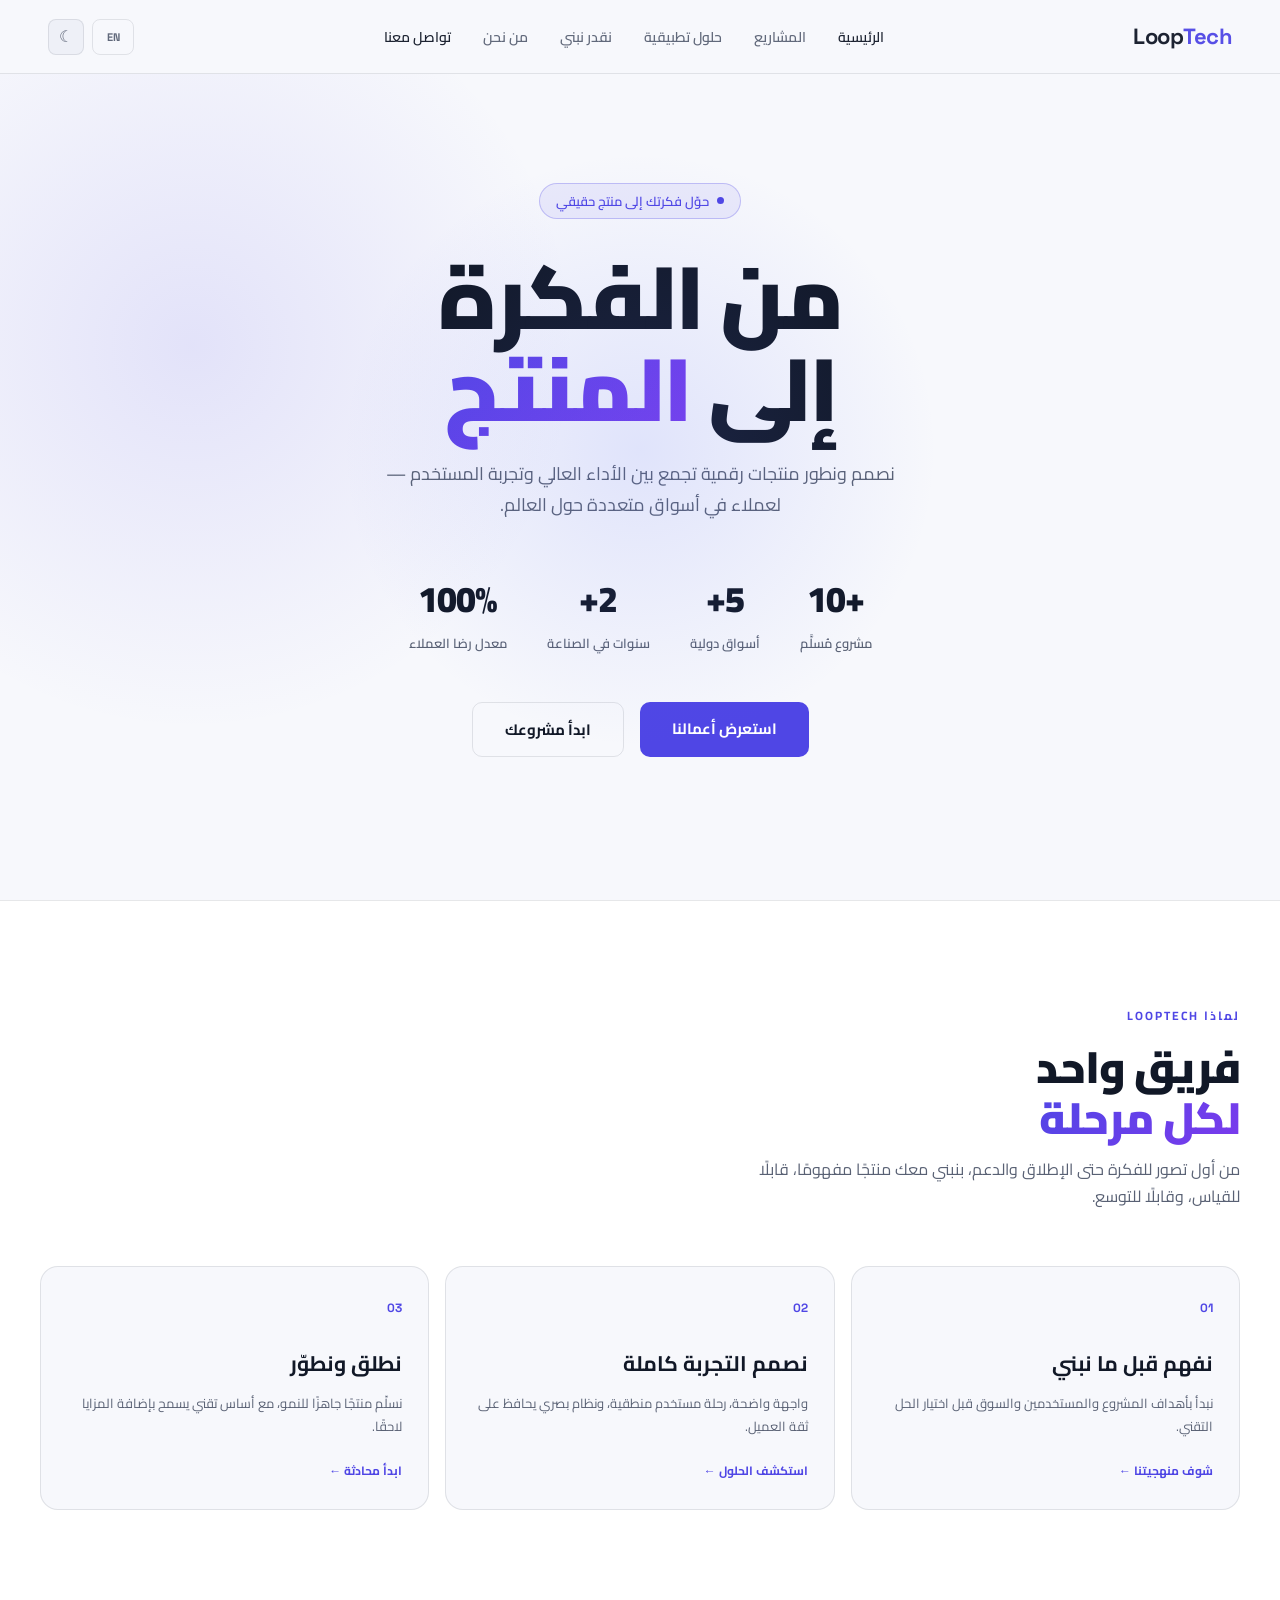
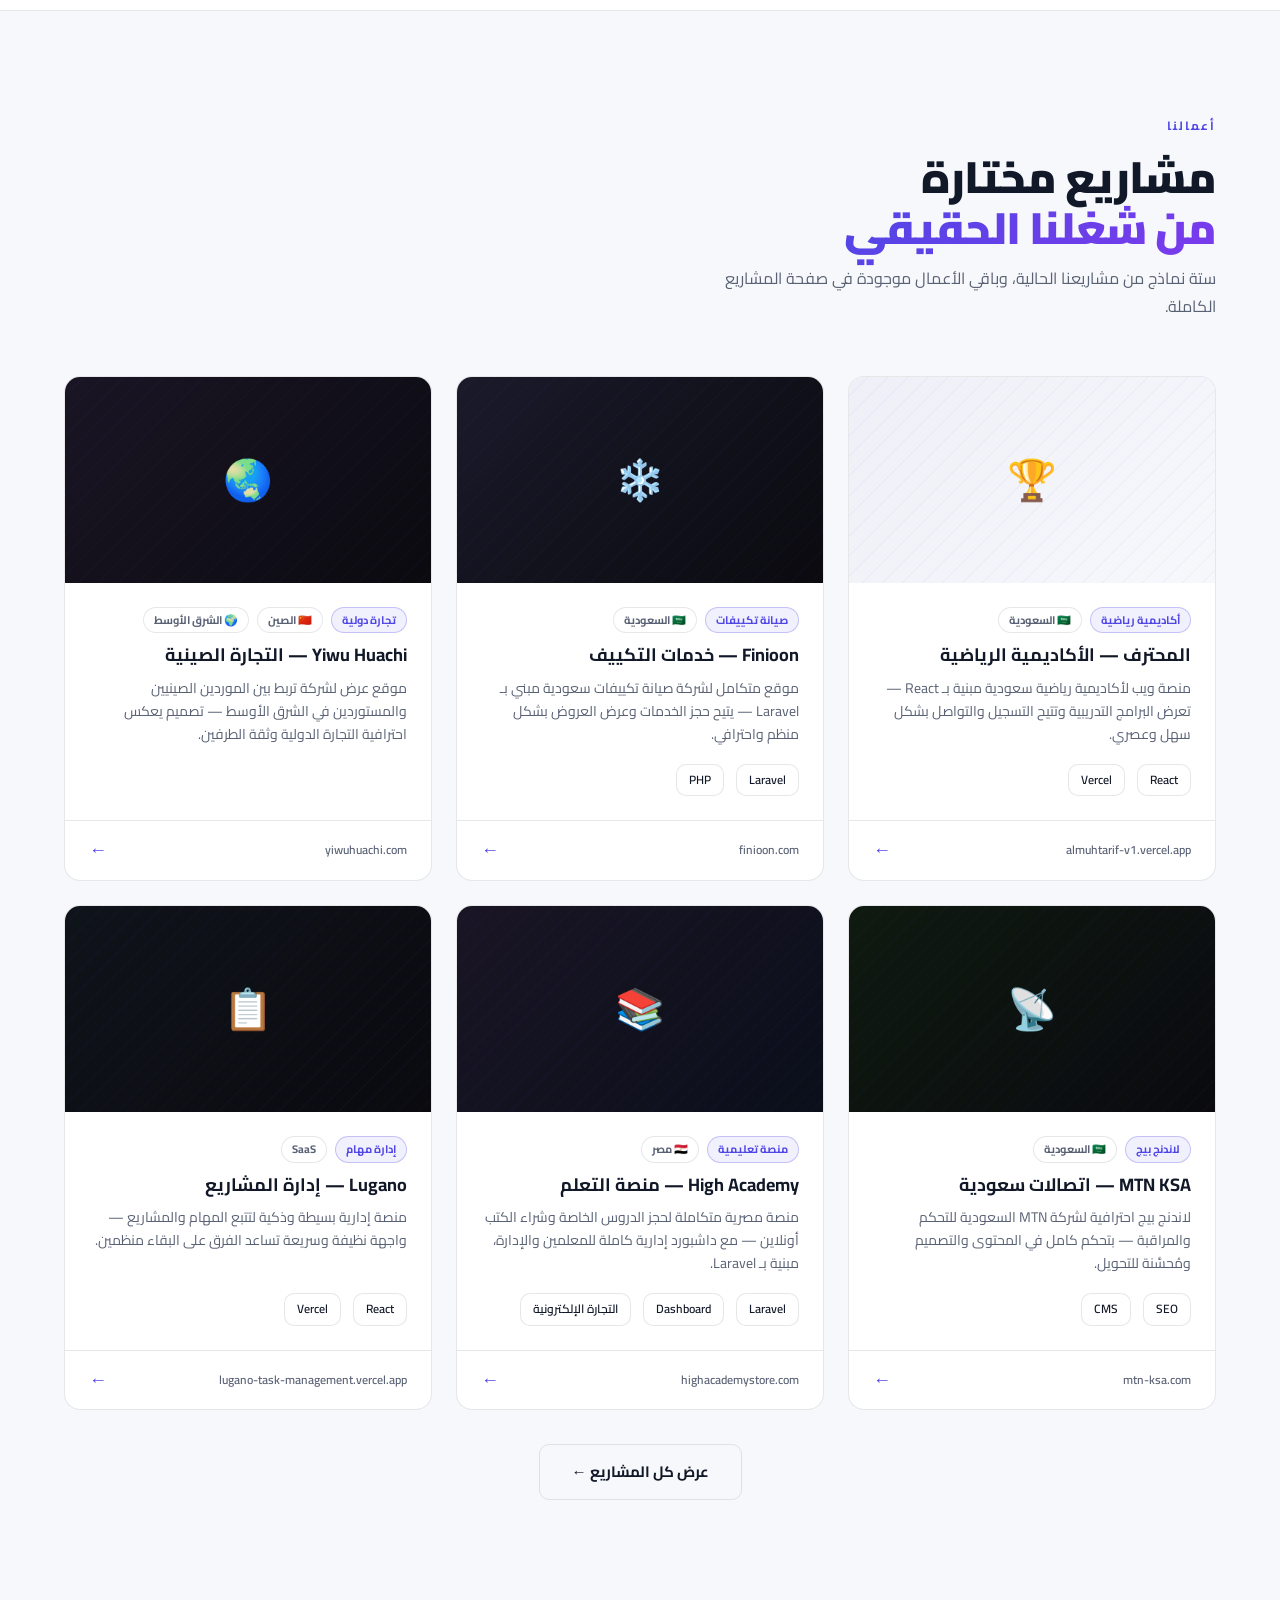
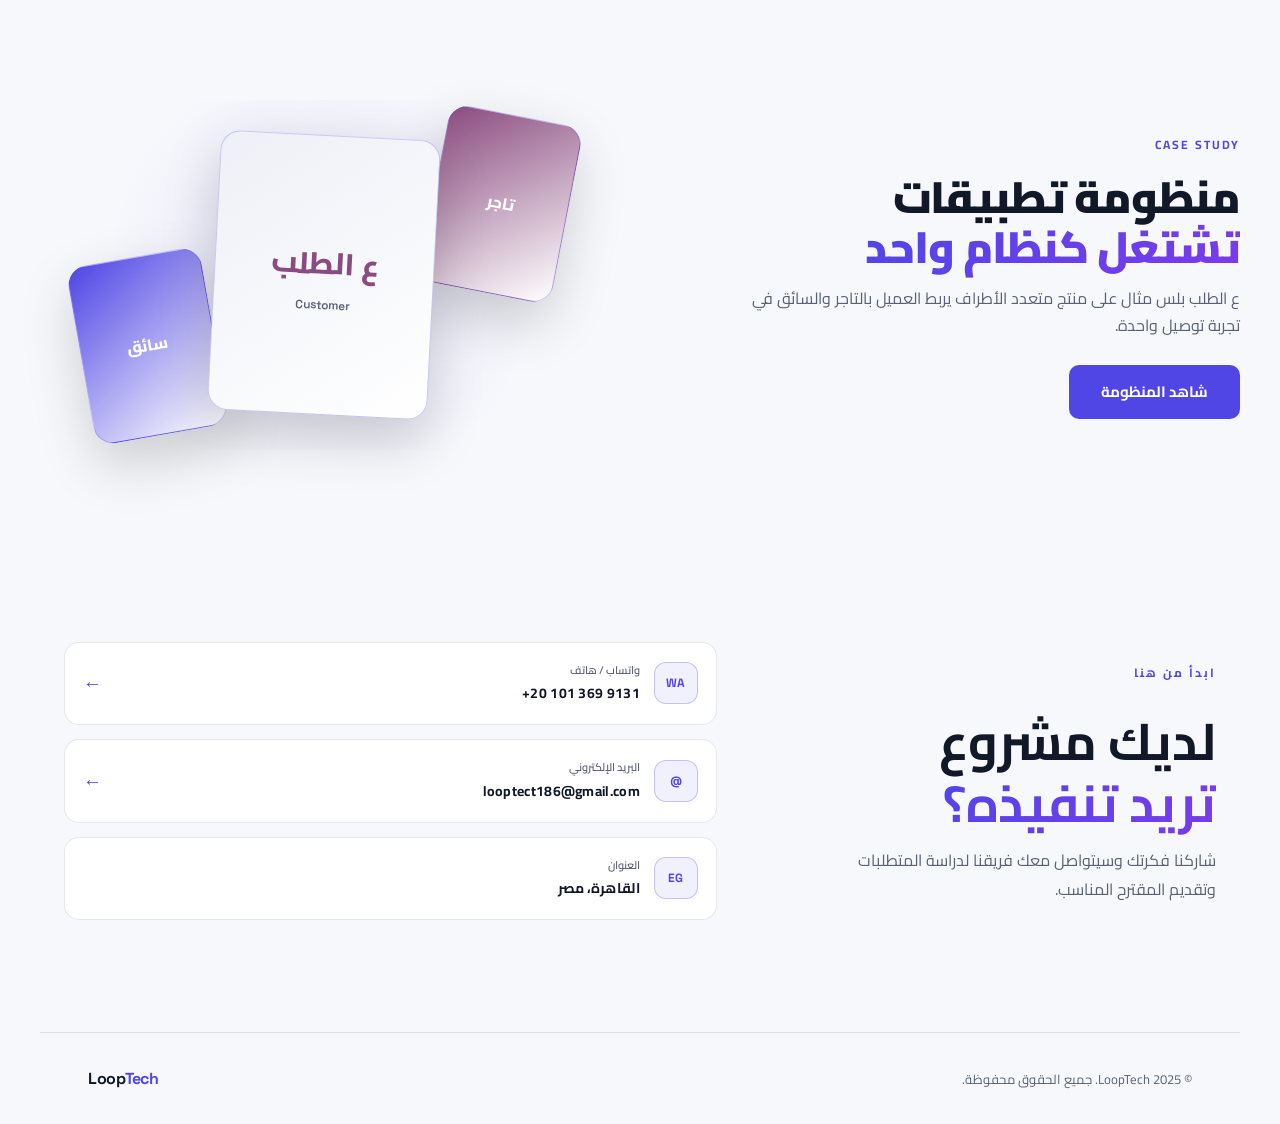
==== commit ba9138e2: "Refresh GitHub Pages assets" ====
--- a/index.html
+++ b/index.html
@@ -1,63 +1,16 @@
 <!DOCTYPE html>
 <html lang="ar" dir="rtl">
 <head>
-<meta charset="UTF-8">
-<meta name="viewport" content="width=device-width, initial-scale=1.0">
+<meta charset="UTF-8"><meta name="viewport" content="width=device-width, initial-scale=1.0">
 <title>LoopTech — نبني الويب، نصنع الفرق</title>
-<link rel="preconnect" href="https://fonts.googleapis.com">
-<link rel="preconnect" href="https://fonts.gstatic.com" crossorigin>
-<link href="https://fonts.googleapis.com/css2?family=Cairo:wght@300;400;600;700;900&family=Space+Grotesk:wght@400;600;700&display=swap" rel="stylesheet">
-<link rel="stylesheet" href="styles.css">
-</head>
-<body>
-
-<!-- NAV -->
-<nav>
-  <a href="#" class="nav-logo">Loop<span>Tech</span></a>
-  <ul class="nav-links">
-    <li><a href="#projects">المشاريع</a></li>
-    <li><a href="#app-suite">حلول تطبيقية</a></li>
-    <li><a href="#capabilities">نقدر نبني</a></li>
-    <li><a href="#services">خدماتنا</a></li>
-    <li><a href="#about">من نحن</a></li>
-    <li><a href="#contact">تواصل معنا</a></li>
-  </ul>
-  <div class="nav-actions" aria-label="Page controls">
-    <button class="lang-btn" onclick="toggleLanguage()" aria-label="Switch to English" title="Switch to English">EN</button>
-    <button class="theme-btn" onclick="toggleTheme()" aria-label="تفعيل الوضع الداكن" title="تفعيل الوضع الداكن">☾</button>
-  </div>
-</nav>
-
-<!-- HERO -->
-<div class="hero">
-  <div class="hero-glow"></div>
-  <div class="hero-badge">حوّل فكرتك إلى منتج حقيقي</div>
-  <h1>من الفكرة<br>إلى <span class="grad">المنتج</span></h1>
-  <p class="hero-sub">نصمم ونطور منتجات رقمية تجمع بين الأداء العالي وتجربة المستخدم — لعملاء في أسواق متعددة حول العالم.</p>
-  <div class="hero-stats">
-    <div class="stat"><div class="stat-num">+10</div><div class="stat-label">مشروع مُسلَّم</div></div>
-    <div class="stat"><div class="stat-num">5+</div><div class="stat-label">أسواق دولية</div></div>
-    <div class="stat"><div class="stat-num">2+</div><div class="stat-label">سنوات في الصناعة</div></div>
-    <div class="stat"><div class="stat-num">100%</div><div class="stat-label">معدل رضا العملاء</div></div>
-  </div>
-  <div class="hero-cta">
-    <a href="#projects" class="btn-primary">استعرض أعمالنا</a>
-    <a href="#contact" class="btn-outline">ابدأ مشروعك</a>
-  </div>
-  <div class="scroll-hint"><div class="scroll-line"></div></div>
-</div>
-
-<!-- PROJECTS -->
-<section id="projects">
-  <div class="section-head">
-    <div class="section-label">أعمالنا</div>
-    <h2 class="section-title">مشاريع أثبتت<br>نفسها في السوق</h2>
-    <p class="section-sub">منتجات رقمية سلّمناها لعملاء في أسواق متعددة — كل مشروع يعكس منهجية عمل مبنية على الجودة والاستدامة.</p>
-  </div>
-
-  <div class="projects-grid">
-
-    <!-- 1 -->
+<link rel="preconnect" href="https://fonts.googleapis.com"><link rel="preconnect" href="https://fonts.gstatic.com" crossorigin>
+<link href="https://fonts.googleapis.com/css2?family=Cairo:wght@300;400;600;700;900&family=Space+Grotesk:wght@400;600;700&display=swap" rel="stylesheet"><link rel="stylesheet" href="styles.css?v=2">
+</head><body>
+<div data-include="partials/nav.html"></div>
+<main>
+<section class="hero home-hero"><div class="hero-glow"></div><div class="hero-badge">حوّل فكرتك إلى منتج حقيقي</div><h1>من الفكرة<br>إلى <span class="grad">المنتج</span></h1><p class="hero-sub">نصمم ونطور منتجات رقمية تجمع بين الأداء العالي وتجربة المستخدم — لعملاء في أسواق متعددة حول العالم.</p><div class="hero-stats"><div class="stat"><div class="stat-num">+10</div><div class="stat-label">مشروع مُسلَّم</div></div><div class="stat"><div class="stat-num">5+</div><div class="stat-label">أسواق دولية</div></div><div class="stat"><div class="stat-num">2+</div><div class="stat-label">سنوات في الصناعة</div></div><div class="stat"><div class="stat-num">100%</div><div class="stat-label">معدل رضا العملاء</div></div></div><div class="hero-cta"><a href="#featured-projects" class="btn-primary">استعرض أعمالنا</a><a href="#contact" class="btn-outline">ابدأ مشروعك</a></div></section>
+<section class="home-value"><div class="section-head"><div class="section-label">لماذا LoopTech</div><h2 class="section-title">فريق واحد<br><span class="grad-text">لكل مرحلة</span></h2><p class="section-sub">من أول تصور للفكرة حتى الإطلاق والدعم، بنبني معك منتجًا مفهومًا، قابلًا للقياس، وقابلًا للتوسع.</p></div><div class="home-value-grid"><article class="home-value-card"><span class="value-number">01</span><h3>نفهم قبل ما نبني</h3><p>نبدأ بأهداف المشروع والمستخدمين والسوق قبل اختيار الحل التقني.</p><a href="about.html">شوف منهجيتنا ←</a></article><article class="home-value-card"><span class="value-number">02</span><h3>نصمم التجربة كاملة</h3><p>واجهة واضحة، رحلة مستخدم منطقية، ونظام بصري يحافظ على ثقة العميل.</p><a href="solutions.html">استكشف الحلول ←</a></article><article class="home-value-card"><span class="value-number">03</span><h3>نطلق ونطوّر</h3><p>نسلّم منتجًا جاهزًا للنمو، مع أساس تقني يسمح بإضافة المزايا لاحقًا.</p><a href="#contact">ابدأ محادثة ←</a></article></div></section>
+<section id="featured-projects" class="home-projects"><div class="section-head"><div class="section-label">أعمالنا</div><h2 class="section-title">مشاريع مختارة<br><span class="grad-text">من شغلنا الحقيقي</span></h2><p class="section-sub">ستة نماذج من مشاريعنا الحالية، وباقي الأعمال موجودة في صفحة المشاريع الكاملة.</p></div><div class="projects-grid">
     <a href="https://almuhtarif-v1.vercel.app/home" target="_blank" rel="noopener" class="project-card">
       <div class="project-thumb">
         <div class="project-thumb-bg"></div>
@@ -82,7 +35,6 @@
       </div>
     </a>
 
-    <!-- 2 -->
     <a href="https://finioon.com/ar" target="_blank" rel="noopener" class="project-card">
       <div class="project-thumb">
         <div class="project-thumb-bg" style="background:linear-gradient(135deg,#1A1A2A,#0A0A0F)"></div>
@@ -107,7 +59,6 @@
       </div>
     </a>
 
-    <!-- 3 -->
     <a href="https://yiwuhuachi.com/" target="_blank" rel="noopener" class="project-card">
       <div class="project-thumb">
         <div class="project-thumb-bg" style="background:linear-gradient(135deg,#1A1524,#0A0A0F)"></div>
@@ -129,7 +80,6 @@
       </div>
     </a>
 
-    <!-- 4 -->
     <a href="https://mtn-ksa.com/" target="_blank" rel="noopener" class="project-card">
       <div class="project-thumb">
         <div class="project-thumb-bg" style="background:linear-gradient(135deg,#0F1A0F,#0A0A0F)"></div>
@@ -154,7 +104,6 @@
       </div>
     </a>
 
-    <!-- 5 -->
     <a href="https://highacademystore.com/ar" target="_blank" rel="noopener" class="project-card">
       <div class="project-thumb">
         <div class="project-thumb-bg" style="background:linear-gradient(135deg,#1A1524,#0A0F1A)"></div>
@@ -180,7 +129,6 @@
       </div>
     </a>
 
-    <!-- 6 -->
     <a href="https://lugano-task-management.vercel.app/" target="_blank" rel="noopener" class="project-card">
       <div class="project-thumb">
         <div class="project-thumb-bg" style="background:linear-gradient(135deg,#0F141A,#0A0A0F)"></div>
@@ -204,353 +152,8 @@
         <span class="project-link-arrow">←</span>
       </div>
     </a>
-
-    <!-- 7 -->
-    <a href="https://fatouraelectoni.vercel.app/login" target="_blank" rel="noopener" class="project-card">
-      <div class="project-thumb">
-        <div class="project-thumb-bg" style="background:linear-gradient(135deg,#1A0F1A,#0A0A0F)"></div>
-        <div class="project-thumb-lines"></div>
-        <div class="project-thumb-icon">💼</div>
-      </div>
-      <div class="project-body">
-        <div class="project-meta">
-          <span class="tag">SaaS عربي</span>
-          <span class="tag tag-gray">إدارة مبيعات</span>
-        </div>
-        <div class="project-title">فاتورة إلكتروني — إدارة المبيعات</div>
-        <div class="project-desc">منصة SaaS عربية كاملة لإدارة المبيعات والفرق — فواتير إلكترونية، تقارير، وإدارة العملاء في مكان واحد.</div>
-        <div class="stack-grid" style="margin-top:8px;">
-          <span class="stack-item" style="font-size:12px;padding:5px 12px;">React</span>
-          <span class="stack-item" style="font-size:12px;padding:5px 12px;">SaaS</span>
-        </div>
-      </div>
-      <div class="project-footer">
-        <span>fatouraelectoni.vercel.app</span>
-        <span class="project-link-arrow">←</span>
-      </div>
-    </a>
-
-    <!-- 8 -->
-    <a href="https://examifylugano.vercel.app/" target="_blank" rel="noopener" class="project-card">
-      <div class="project-thumb">
-        <div class="project-thumb-bg" style="background:linear-gradient(135deg,#0A1A1A,#0A0A0F)"></div>
-        <div class="project-thumb-lines"></div>
-        <div class="project-thumb-icon">🧠</div>
-      </div>
-      <div class="project-body">
-        <div class="project-meta">
-          <span class="tag">امتحانات ذكية</span>
-          <span class="tag tag-gray">EdTech</span>
-        </div>
-        <div class="project-title">Examify — منصة الامتحانات</div>
-        <div class="project-desc">منصة امتحانات إلكترونية ذكية — تتيح إنشاء الاختبارات وإدارتها وتحليل نتائج الطلاب بشكل تلقائي ومرئي.</div>
-        <div class="stack-grid" style="margin-top:8px;">
-          <span class="stack-item" style="font-size:12px;padding:5px 12px;">React</span>
-          <span class="stack-item" style="font-size:12px;padding:5px 12px;">Vercel</span>
-        </div>
-      </div>
-      <div class="project-footer">
-        <span>examifylugano.vercel.app</span>
-        <span class="project-link-arrow">←</span>
-      </div>
-    </a>
-
-    <!-- 9 -->
-    <a href="https://ec-ommerce-frontend.vercel.app/" target="_blank" rel="noopener" class="project-card">
-      <div class="project-thumb">
-        <div class="project-thumb-bg" style="background:linear-gradient(135deg,#1A0F0A,#0A0A0F)"></div>
-        <div class="project-thumb-lines"></div>
-        <div class="project-thumb-icon">🛍️</div>
-      </div>
-      <div class="project-body">
-        <div class="project-meta">
-          <span class="tag">متجر إلكتروني</span>
-          <span class="tag tag-gray">E-commerce</span>
-        </div>
-        <div class="project-title">واجهة المتجر الإلكتروني</div>
-        <div class="project-desc">واجهة أمامية عصرية لمتجر إلكتروني — تجربة تسوق سلسة وسريعة مع عرض احترافي للمنتجات وسلة مشتريات متكاملة.</div>
-        <div class="stack-grid" style="margin-top:8px;">
-          <span class="stack-item" style="font-size:12px;padding:5px 12px;">React</span>
-          <span class="stack-item" style="font-size:12px;padding:5px 12px;">Frontend</span>
-        </div>
-      </div>
-      <div class="project-footer">
-        <span>ec-ommerce-frontend.vercel.app</span>
-        <span class="project-link-arrow">←</span>
-      </div>
-    </a>
-
-    <!-- 10 -->
-    <a href="https://ar-rahman.fr/" target="_blank" rel="noopener" class="project-card">
-      <div class="project-thumb">
-        <div class="project-thumb-bg" style="background:linear-gradient(135deg,#0A0A1A,#0F0A14)"></div>
-        <div class="project-thumb-lines"></div>
-        <div class="project-thumb-icon">🌙</div>
-      </div>
-      <div class="project-body">
-        <div class="project-meta">
-          <span class="tag">تعليم العربية</span>
-          <span class="tag tag-gray">🇫🇷 فرنسا</span>
-        </div>
-        <div class="project-title">Ar-Rahman — تعليم اللغة العربية</div>
-        <div class="project-desc">موقع لمنصة تعليم اللغة العربية للناطقين بالفرنسية — يعرض البرامج والمعلمين ويتيح التسجيل بشكل بسيط ومقنع.</div>
-        <div class="stack-grid" style="margin-top:8px;">
-          <span class="stack-item" style="font-size:12px;padding:5px 12px;">Landing Page</span>
-          <span class="stack-item" style="font-size:12px;padding:5px 12px;">فرنسا</span>
-        </div>
-      </div>
-      <div class="project-footer">
-        <span>ar-rahman.fr</span>
-        <span class="project-link-arrow">←</span>
-      </div>
-    </a>
-
-  </div>
-</section>
-
-<!-- APP SUITE CASE STUDY -->
-<section id="app-suite" class="app-suite-section">
-  <div class="section-head app-suite-head">
-    <div>
-      <div class="section-label">منظومة تطبيقات</div>
-      <h2 class="section-title">ع الطلب بلس<br><span class="grad-text">تجربة واحدة، 3 أدوار</span></h2>
-    </div>
-    <p class="section-sub">منظومة توصيل متكاملة تربط العميل بالتاجر والسائق في دورة تشغيل واحدة — من إنشاء الطلب إلى التوصيل.</p>
-  </div>
-
-  <div class="suite-visual glass-panel">
-    <div class="suite-visual-copy">
-      <span class="eyebrow">Delivery ecosystem</span>
-      <h3>كل طرف عنده تطبيقه.<br>والمنظومة شغالة كنظام واحد.</h3>
-      <p>تصميم وتنفيذ تجربة متعددة الأطراف تشمل الطلب، إدارة المتجر، توزيع الرحلات، وتتبع حالة الطلب.</p>
-      <div class="suite-flow" aria-label="تدفق الطلب"><span>عميل</span><b>←</b><span>تاجر</span><b>←</b><span>سائق</span></div>
-    </div>
-    <div class="suite-visual-art" aria-hidden="true">
-      <div class="visual-ring visual-ring-one"></div><div class="visual-ring visual-ring-two"></div>
-      <div class="visual-device visual-device-main"><div class="device-notch"></div><strong>ع الطلب</strong><span>اطلبها.. توصلك</span><i></i><i></i><i></i></div>
-      <div class="visual-device visual-device-small visual-device-driver"><div class="device-notch"></div><span class="mini-bike">⌁</span><strong>سائق</strong></div>
-      <div class="visual-device visual-device-small visual-device-store"><div class="device-notch"></div><span class="mini-store">▦</span><strong>تاجر</strong></div>
-    </div>
-  </div>
-
-  <div class="suite-apps-grid">
-    <article class="suite-app-card suite-customer">
-      <div class="suite-app-top"><div class="suite-app-icon"><svg viewBox="0 0 24 24"><path d="M4 5h16v14H4zM7 8h10M7 12h6M7 16h8"/></svg></div><span class="suite-role">تطبيق العميل</span></div>
-      <h3>ع الطلب بلس</h3><p>تطبيق طلب وتوصيل لأهالي مدينة الحلة، يتيح اكتشاف المطاعم والمتاجر والطلب بسهولة مع عروض وخصومات.</p>
-      <div class="suite-features"><span>مطاعم ومتاجر</span><span>تتبع الطلب</span><span>كوبونات</span></div>
-      <div class="store-links"><a href="https://play.google.com/store/apps/details?id=com.talabplus.app&amp;pcampaignid=web_share" target="_blank" rel="noopener" class="store-link"><span class="store-mark">▶</span><span>Google Play</span></a><a href="https://apps.apple.com/eg/app/%D8%B9-%D8%A7%D9%84%D8%B7%D9%84%D8%A8-%D8%A8%D9%84%D8%B3/id6755089365" target="_blank" rel="noopener" class="store-link"><span class="store-mark">●</span><span>App Store</span></a></div>
-    </article>
-    <article class="suite-app-card suite-driver">
-      <div class="suite-app-top"><div class="suite-app-icon"><svg viewBox="0 0 24 24"><path d="M5 16h14M7 16l1-5h7l3 5M9 11l2-3h4l2 3M8 19a1.5 1.5 0 1 0 0-3 1.5 1.5 0 0 0 0 3Zm9 0a1.5 1.5 0 1 0 0-3 1.5 1.5 0 0 0 0 3Z"/></svg></div><span class="suite-role">تطبيق السائق</span></div>
-      <h3>ع الطلب — سائق</h3><p>واجهة تشغيل للسائقين لاستقبال الطلبات، متابعة تفاصيل الرحلة، ومعرفة حالة التوصيل لحظة بلحظة.</p>
-      <div class="suite-features"><span>استقبال الطلبات</span><span>الموقع والرحلات</span><span>حالة التوصيل</span></div>
-      <div class="store-links"><a href="https://play.google.com/store/apps/details?id=com.webeasystep.talab_drivers&amp;pcampaignid=web_share" target="_blank" rel="noopener" class="store-link"><span class="store-mark">▶</span><span>Google Play</span></a><a href="https://apps.apple.com/eg/app/%D8%B9-%D8%A7%D9%84%D8%B7%D9%84%D8%A8-%D8%B3%D8%A7%D8%A6%D9%82/id6449415510" target="_blank" rel="noopener" class="store-link"><span class="store-mark">●</span><span>App Store</span></a></div>
-    </article>
-    <article class="suite-app-card suite-merchant">
-      <div class="suite-app-top"><div class="suite-app-icon"><svg viewBox="0 0 24 24"><path d="M4 10h16M5 10v9h14v-9M7 10V6h10v4M8 14h3M8 17h5"/></svg></div><span class="suite-role">تطبيق التاجر</span></div>
-      <h3>ع الطلب — تاجر</h3><p>لوحة تشغيل للمطاعم والمتاجر لإنشاء وإدارة الطلبات، طلب السائقين، ومتابعة سير التوصيل.</p>
-      <div class="suite-features"><span>إدارة الطلبات</span><span>طلب سائق</span><span>تشغيل المتجر</span></div>
-      <div class="store-links"><a href="https://play.google.com/store/apps/details?id=com.webeasystep.talab&amp;pcampaignid=web_share" target="_blank" rel="noopener" class="store-link"><span class="store-mark">▶</span><span>Google Play</span></a><a href="https://apps.apple.com/eg/app/%D8%B9-%D8%A7%D9%84%D8%B7%D9%84%D8%A8-%D8%AA%D8%A7%D8%AC%D8%B1/id1660631021" target="_blank" rel="noopener" class="store-link"><span class="store-mark">●</span><span>App Store</span></a></div>
-    </article>
-  </div>
-  <div class="suite-note"><span class="note-icon" aria-hidden="true">↗</span><span>عرض المنظومة هنا يركّز على نوع الحل والتجربة المتكاملة، مع روابط مباشرة للنسخ المنشورة على المتاجر.</span></div>
-</section>
-
-<!-- CAPABILITIES -->
-<section id="capabilities" class="capabilities-section">
-  <div class="section-head capabilities-head">
-    <div class="section-label">نطاق التنفيذ</div>
-    <h2 class="section-title">أي فكرة رقمية<br><span class="grad-text">لها طريق للتنفيذ</span></h2>
-    <p class="section-sub">مش لازم تكون فكرتك شبه مشروع سابق. بنحوّل احتياجك إلى تجربة واضحة، نظام قابل للتوسع، ومنتج جاهز للنمو.</p>
-  </div>
-
-  <div class="capabilities-layout">
-    <div class="capabilities-intro glass-panel">
-      <div class="capability-orbit" aria-hidden="true">
-        <span class="orbit-dot orbit-dot-one"></span><span class="orbit-dot orbit-dot-two"></span><span class="orbit-dot orbit-dot-three"></span><span class="orbit-core">LT</span>
-      </div>
-      <div>
-        <span class="eyebrow">من الـ MVP للمنتج الكامل</span>
-        <h3>نبدأ من المشكلة،<br>ونبني الحل المناسب.</h3>
-        <p>تقدر تبدأ بنموذج Static أو نسخة أولية، وبعدها نطوّرها تدريجيًا إلى منصة كاملة بواجهة مستخدم، لوحة تحكم، صلاحيات، دفع، وتحليلات.</p>
-      </div>
-      <div class="capability-proof"><span class="proof-dot"></span> تصميم قابل للتوسع من أول يوم</div>
-    </div>
-
-    <div class="capabilities-grid">
-      <article class="capability-card capability-featured"><div class="capability-icon icon-indigo" aria-hidden="true"><svg viewBox="0 0 24 24"><path d="M4 5.5A2.5 2.5 0 0 1 6.5 3h11A2.5 2.5 0 0 1 20 5.5v13a2.5 2.5 0 0 1-2.5 2.5h-11A2.5 2.5 0 0 1 4 18.5v-13ZM8 8h8M8 12h5M8 16h7"/></svg></div><span class="capability-index">01</span><h3>منصات التوظيف والاستقدام</h3><p>بوابات للباحثين عن عمل والشركات ومكاتب الاستقدام: ملفات شخصية، وظائف، بحث متقدم، تقديم ومتابعة الطلبات.</p><div class="capability-tags"><span>Job Boards</span><span>Recruitment</span><span>Portals</span></div></article>
-      <article class="capability-card"><div class="capability-icon icon-orange" aria-hidden="true"><svg viewBox="0 0 24 24"><path d="M3 4h2l2 11h10l3-8H6M9 20a1 1 0 1 0 0-2 1 1 0 0 0 0 2Zm8 0a1 1 0 1 0 0-2 1 1 0 0 0 0 2Z"/></svg></div><span class="capability-index">02</span><h3>التجارة الإلكترونية</h3><p>متاجر B2C وB2B، كتالوجات، سلة ودفع، كوبونات، شحن، وتتبع الطلبات.</p><div class="capability-tags"><span>E-commerce</span><span>Payments</span></div></article>
-      <article class="capability-card"><div class="capability-icon icon-cyan" aria-hidden="true"><svg viewBox="0 0 24 24"><path d="M5 5.5A2.5 2.5 0 0 1 7.5 3h9A2.5 2.5 0 0 1 19 5.5v13a2.5 2.5 0 0 1-2.5 2.5h-9A2.5 2.5 0 0 1 5 18.5v-13ZM8 7h8M8 11h8M8 15h5"/></svg></div><span class="capability-index">03</span><h3>التعليم والمنصات التدريبية</h3><p>كورسات، امتحانات، حجز دروس، متابعة الطلاب، ومحتوى تعليمي منظم.</p><div class="capability-tags"><span>EdTech</span><span>LMS</span></div></article>
-      <article class="capability-card"><div class="capability-icon icon-violet" aria-hidden="true"><svg viewBox="0 0 24 24"><path d="M6 4h12a2 2 0 0 1 2 2v12a2 2 0 0 1-2 2H6a2 2 0 0 1-2-2V6a2 2 0 0 1 2-2Zm3 4h6M8 12h8M8 16h5"/></svg></div><span class="capability-index">04</span><h3>تطبيقات الويب وSaaS</h3><p>منتجات اشتراك، مساحات عمل، صلاحيات، تقارير، وإدارة فرق.</p><div class="capability-tags"><span>SaaS</span><span>Dashboards</span></div></article>
-      <article class="capability-card"><div class="capability-icon icon-green" aria-hidden="true"><svg viewBox="0 0 24 24"><path d="M7 3h10a2 2 0 0 1 2 2v14a2 2 0 0 1-2 2H7a2 2 0 0 1-2-2V5a2 2 0 0 1 2-2Zm3 15h4M9 6h6"/></svg></div><span class="capability-index">05</span><h3>تطبيقات الموبايل</h3><p>تطبيقات iOS وAndroid مرتبطة بواجهة API ولوحة تحكم.</p><div class="capability-tags"><span>iOS</span><span>Android</span></div></article>
-      <article class="capability-card"><div class="capability-icon icon-pink" aria-hidden="true"><svg viewBox="0 0 24 24"><path d="M4 18h16M5 15l3-4 3 2 4-6 4 5M5 5h14"/></svg></div><span class="capability-index">06</span><h3>الخدمات والحجوزات</h3><p>حجز مواعيد، طلب خدمات، عروض أسعار، وإدارة العملاء.</p><div class="capability-tags"><span>Booking</span><span>Services</span></div></article>
-      <article class="capability-card"><div class="capability-icon icon-yellow" aria-hidden="true"><svg viewBox="0 0 24 24"><path d="M4 19V5m0 14h16M8 16v-5m4 5V7m4 9v-8"/></svg></div><span class="capability-index">07</span><h3>الأنظمة الإدارية</h3><p>إدارة مبيعات ومخزون وعملاء وتقارير وصلاحيات.</p><div class="capability-tags"><span>ERP</span><span>CRM</span></div></article>
-      <article class="capability-card"><div class="capability-icon icon-blue" aria-hidden="true"><svg viewBox="0 0 24 24"><path d="M4 19h16M5 17V7l7-4 7 4v10M9 17v-5h6v5M3 19h18"/></svg></div><span class="capability-index">08</span><h3>مواقع الشركات والمنتجات</h3><p>Landing pages ومواقع تعريفية تساعد البراند على الظهور والتحويل.</p><div class="capability-tags"><span>Websites</span><span>Landing Pages</span></div></article>
-    </div>
-  </div>
-  <div class="capability-note"><span class="note-icon" aria-hidden="true">i</span><span>الأمثلة هنا توضيحية لنطاق الحلول التي ننفذها. بعض الأعمال السابقة أُنجزت ضمن فرق وشركات أخرى ولا نعرض تفاصيلها حفاظًا على السرية.</span></div>
-</section>
-
-<!-- SERVICES -->
-<section id="services" style="background:var(--surface);max-width:100%;border-top:1px solid var(--border);border-bottom:1px solid var(--border);">
-<div style="max-width:1200px;margin:0 auto;">
-  <div class="section-head">
-    <div class="section-label">خدماتنا</div>
-    <h2 class="section-title">حلول رقمية<br>متكاملة</h2>
-  </div>
-  <div class="services-grid">
-    <div class="service-card">
-      <div class="service-icon">🌐</div>
-      <div class="service-title">تطوير الويب</div>
-      <div class="service-desc">تطوير مواقع ومنصات ويب عالية الأداء — من المواقع التعريفية إلى أنظمة SaaS المعقدة، بأحدث التقنيات وبنية قابلة للتوسع.</div>
-    </div>
-    <div class="service-card">
-      <div class="service-icon">📱</div>
-      <div class="service-title">تطبيقات الموبايل</div>
-      <div class="service-desc">تطوير تطبيقات iOS وAndroid بتجربة مستخدم متسقة وأداء محسّن، مع دعم كامل لمتطلبات النشر والصيانة.</div>
-    </div>
-    <div class="service-card">
-      <div class="service-icon">🔍</div>
-      <div class="service-title">تحسين محركات البحث</div>
-      <div class="service-desc">استراتيجيات SEO تقني وهيكلي مدمجة في بنية المشروع منذ البداية — لضمان ظهور قوي ومستدام في نتائج البحث.</div>
-    </div>
-    <div class="service-card">
-      <div class="service-icon">🛒</div>
-      <div class="service-title">التجارة الإلكترونية</div>
-      <div class="service-desc">منصات تجارة إلكترونية متكاملة تشمل إدارة المنتجات وبوابات الدفع وتتبع الطلبات، مصممة لتحقيق أعلى معدلات التحويل.</div>
-    </div>
-    <div class="service-card">
-      <div class="service-icon">⚙️</div>
-      <div class="service-title">الأنظمة الإدارية</div>
-      <div class="service-desc">لوحات تحكم وأنظمة إدارة مخصصة تتضمن إدارة الصلاحيات والتقارير التحليلية وأتمتة العمليات التشغيلية.</div>
-    </div>
-    <div class="service-card">
-      <div class="service-icon">🎨</div>
-      <div class="service-title">UI/UX Design</div>
-      <div class="service-desc">تصميم واجهات مستخدم قائمة على مبادئ تجربة المستخدم وأبحاث السلوك — لضمان منتج يُستخدم بكفاءة ويُحقق أهداف العمل.</div>
-    </div>
-  </div>
-</div>
-</section>
-
-<!-- ABOUT -->
-<section id="about">
-  <div class="section-head">
-    <div class="section-label">من نحن</div>
-    <h2 class="section-title">نهج مختلف<br>في بناء المنتجات</h2>
-  </div>
-  <div class="about-grid">
-    <div class="about-text">
-      <p><strong>LoopTech</strong> شركة تقنية متخصصة في تصميم وتطوير المنتجات الرقمية، تجمع بين الكفاءة التقنية والفهم العميق لمتطلبات السوق.</p>
-      <p>نعمل مع العملاء كشركاء استراتيجيين، لا كمنفذين فقط. كل مشروع يمر بمنهجية واضحة تبدأ بفهم الأهداف التجارية وتنتهي بتسليم منتج قابل للقياس والتطوير.</p>
-      <p>خبرتنا تمتد عبر قطاعات متعددة — التعليم، التجارة الإلكترونية، الخدمات، وإدارة الأعمال — في أسواق عربية وأوروبية وآسيوية.</p>
-      <div class="countries-strip" style="margin-top:28px;">
-        <div class="country-pill">🇸🇦 السعودية</div>
-        <div class="country-pill">🇪🇬 مصر</div>
-        <div class="country-pill">🇨🇳 الصين</div>
-        <div class="country-pill">🇫🇷 فرنسا</div>
-      </div>
-    </div>
-    <div class="about-visual">
-      <div class="timeline">
-        <div class="timeline-item">
-          <div class="timeline-dot"></div>
-          <div class="timeline-content">
-            <h4>الفهم والتخطيط</h4>
-            <p>نبدأ بتحليل متطلبات المشروع وأهدافه التجارية قبل كتابة أي سطر كود.</p>
-          </div>
-        </div>
-        <div class="timeline-item">
-          <div class="timeline-dot"></div>
-          <div class="timeline-content">
-            <h4>التصميم والنمذجة</h4>
-            <p>نصمم تجربة المستخدم ونبني نماذج أولية للتحقق من الرؤية قبل التنفيذ.</p>
-          </div>
-        </div>
-        <div class="timeline-item">
-          <div class="timeline-dot"></div>
-          <div class="timeline-content">
-            <h4>التطوير والاختبار</h4>
-            <p>تطوير منضبط وفق معايير الجودة مع اختبار مستمر في كل مرحلة.</p>
-          </div>
-        </div>
-        <div class="timeline-item">
-          <div class="timeline-dot"></div>
-          <div class="timeline-content">
-            <h4>الإطلاق والدعم</h4>
-            <p>نطلق المنتج ونواصل الدعم التقني لضمان الاستقرار والتطوير المستمر.</p>
-          </div>
-        </div>
-      </div>
-    </div>
-  </div>
-
-  <!-- TECH STACK -->
-  <div style="margin-top:64px;">
-    <div class="section-label">التقنيات</div>
-    <h3 style="font-size:22px;font-weight:700;margin-bottom:24px;">التقنيات والأدوات</h3>
-    <div class="stack-grid">
-      <div class="stack-item">React</div>
-      <div class="stack-item">Next.js</div>
-      <div class="stack-item">Laravel</div>
-      <div class="stack-item">PHP</div>
-      <div class="stack-item">Flutter</div>
-      <div class="stack-item">JavaScript</div>
-      <div class="stack-item">TypeScript</div>
-      <div class="stack-item">MySQL</div>
-      <div class="stack-item">PostgreSQL</div>
-      <div class="stack-item">Tailwind CSS</div>
-      <div class="stack-item">Node.js</div>
-      <div class="stack-item">REST APIs</div>
-      <div class="stack-item">Git</div>
-      <div class="stack-item">Vercel</div>
-      <div class="stack-item">SEO</div>
-    </div>
-  </div>
-</section>
-
-<!-- CTA -->
-<div class="cta-section" id="contact">
-  <div class="cta-inner">
-    <div class="cta-glow"></div>
-    <h2>لديك مشروع<br>تريد تنفيذه؟</h2>
-    <p>شاركنا فكرتك وسيتواصل معك فريقنا لدراسة المتطلبات وتقديم المقترح المناسب.</p>
-    <div class="contact-options">
-      <a href="https://wa.me/201013699131" target="_blank" rel="noopener" class="contact-card">
-        <div class="contact-icon">
-          <svg width="24" height="24" viewBox="0 0 24 24" fill="none" xmlns="http://www.w3.org/2000/svg">
-            <path d="M17.472 14.382c-.297-.149-1.758-.867-2.03-.967-.273-.099-.471-.148-.67.15-.197.297-.767.966-.94 1.164-.173.199-.347.223-.644.075-.297-.15-1.255-.463-2.39-1.475-.883-.788-1.48-1.761-1.653-2.059-.173-.297-.018-.458.13-.606.134-.133.298-.347.446-.52.149-.174.198-.298.298-.497.099-.198.05-.371-.025-.52-.075-.149-.669-1.612-.916-2.207-.242-.579-.487-.5-.669-.51-.173-.008-.371-.01-.57-.01-.198 0-.52.074-.792.372-.272.297-1.04 1.016-1.04 2.479 0 1.462 1.065 2.875 1.213 3.074.149.198 2.096 3.2 5.077 4.487.709.306 1.262.489 1.694.625.712.227 1.36.195 1.871.118.571-.085 1.758-.719 2.006-1.413.248-.694.248-1.289.173-1.413-.074-.124-.272-.198-.57-.347z" fill="currentColor"/>
-            <path d="M12 0C5.373 0 0 5.373 0 12c0 2.134.558 4.133 1.535 5.865L.057 23.215a.75.75 0 00.92.92l5.356-1.478A11.943 11.943 0 0012 24c6.627 0 12-5.373 12-12S18.627 0 12 0zm0 21.75a9.713 9.713 0 01-4.964-1.362l-.355-.212-3.683 1.016 1.017-3.682-.213-.356A9.712 9.712 0 012.25 12C2.25 6.615 6.615 2.25 12 2.25S21.75 6.615 21.75 12 17.385 21.75 12 21.75z" fill="currentColor"/>
-          </svg>
-        </div>
-        <div class="contact-info">
-          <div class="contact-label">WhatsApp / هاتف</div>
-          <div class="contact-value" dir="ltr">+20 101 369 9131</div>
-        </div>
-        <div class="contact-arrow">←</div>
-      </a>
-      <a href="mailto:tamermansor371@gmail.com" class="contact-card">
-        <div class="contact-icon">
-          <svg width="24" height="24" viewBox="0 0 24 24" fill="none" xmlns="http://www.w3.org/2000/svg">
-            <path d="M20 4H4C2.9 4 2 4.9 2 6v12c0 1.1.9 2 2 2h16c1.1 0 2-.9 2-2V6c0-1.1-.9-2-2-2zm0 4l-8 5-8-5V6l8 5 8-5v2z" fill="currentColor"/>
-          </svg>
-        </div>
-        <div class="contact-info">
-          <div class="contact-label">البريد الإلكتروني</div>
-          <div class="contact-value" dir="ltr">tamermansor371@gmail.com</div>
-        </div>
-        <div class="contact-arrow">←</div>
-      </a>
-    </div>
-  </div>
-</div>
-
-<!-- FOOTER -->
-<footer>
-  <p>© 2025 LoopTech. جميع الحقوق محفوظة.</p>
-  <a href="#" class="nav-logo" style="font-size:16px;">Loop<span>Tech</span></a>
-</footer>
-
-<script src="app.js" defer></script>
-</body>
-</html>
+</div><div class="section-action"><a href="work.html" class="btn-outline">عرض كل المشاريع ←</a></div></section>
+<section class="home-featured"><div class="featured-copy"><div class="section-label">Case study</div><h2 class="section-title">منظومة تطبيقات<br><span class="grad-text">تشتغل كنظام واحد</span></h2><p class="section-sub">ع الطلب بلس مثال على منتج متعدد الأطراف يربط العميل بالتاجر والسائق في تجربة توصيل واحدة.</p><a href="apps.html" class="btn-primary">شاهد المنظومة</a></div><div class="featured-stack" aria-hidden="true"><div class="stack-card stack-main">ع الطلب<br><small>Customer</small></div><div class="stack-card stack-top">تاجر</div><div class="stack-card stack-bottom">سائق</div></div></section>
+<section id="contact" class="home-contact"><div class="contact-copy"><div class="section-label">ابدأ من هنا</div><h2>لديك مشروع<br><span class="grad-text">تريد تنفيذه؟</span></h2><p>شاركنا فكرتك وسيتواصل معك فريقنا لدراسة المتطلبات وتقديم المقترح المناسب.</p></div><div class="contact-options"><a href="https://wa.me/201013699131" target="_blank" rel="noopener" class="contact-card"><div class="contact-icon">WA</div><div class="contact-info"><div class="contact-label">واتساب / هاتف</div><div class="contact-value" dir="ltr">+20 101 369 9131</div></div><div class="contact-arrow">←</div></a><a href="mailto:looptect186@gmail.com" class="contact-card"><div class="contact-icon">@</div><div class="contact-info"><div class="contact-label">البريد الإلكتروني</div><div class="contact-value" dir="ltr">looptect186@gmail.com</div></div><div class="contact-arrow">←</div></a><div class="contact-card contact-address"><div class="contact-icon">EG</div><div class="contact-info"><div class="contact-label">العنوان</div><div class="contact-value">القاهرة، مصر</div></div></div></div></section>
+</main>
+<div data-include="partials/footer.html"></div><script src="app.js?v=2" defer></script></body></html>
--- a/styles.css
+++ b/styles.css
@@ -387,6 +387,22 @@
 body { background-image: radial-gradient(circle at 15% 8%, var(--accent-glow), transparent 24rem); }
 
 .grad-text { background: linear-gradient(135deg, var(--accent), var(--accent2)); -webkit-background-clip: text; background-clip: text; color: transparent; }
+.simple-page { padding-top: 72px; }
+.page-hero { max-width: 1200px; margin: 0 auto; padding: 108px 24px 72px; }
+.page-hero h1, .contact-hero h1 { font-size: clamp(42px, 7vw, 82px); line-height: 1.08; letter-spacing: -2px; margin-top: 14px; }
+.page-hero p, .contact-hero > p { max-width: 560px; color: var(--muted); font-size: 18px; line-height: 1.8; margin-top: 20px; }
+.projects-page-section, .solutions-page-section, .about-page-section { max-width: 1200px; padding: 0 24px 100px; margin: 0 auto; }
+.app-page-section { padding-top: 0; }
+.home-value { background: var(--surface); border-top: 1px solid var(--border); border-bottom: 1px solid var(--border); }
+.home-value, .home-featured { max-width: 100%; padding: 100px max(24px, calc((100% - 1200px) / 2)); }
+.home-projects { max-width: 1200px; padding: 100px 24px; margin: 0 auto; }.home-projects .projects-grid { margin-top: 0; }.section-action { text-align: center; margin-top: 34px; }
+.home-contact { max-width: 1200px; margin: 0 auto; padding: 92px 24px 112px; display: grid; grid-template-columns: .8fr 1.2fr; gap: 64px; align-items: center; }.home-contact h2 { font-size: clamp(32px, 4vw, 52px); line-height: 1.2; margin: 12px 0; }.home-contact p { color: var(--muted); line-height: 1.8; max-width: 390px; }.home-contact .contact-options { margin: 0; max-width: none; grid-template-columns: 1fr; }.contact-address { cursor: default; }.contact-address:hover { transform: none; }
+.home-value-grid { display: grid; grid-template-columns: repeat(3, 1fr); gap: 16px; }
+.home-value-card { background: var(--bg); border: 1px solid var(--border); border-radius: 18px; padding: 26px; min-height: 220px; transition: transform .25s var(--ease-out), border-color .25s, box-shadow .25s; }
+.home-value-card:hover { transform: translateY(-4px); border-color: var(--tag-border); box-shadow: 0 18px 40px var(--accent-glow); }
+.value-number { color: var(--accent); font: 700 12px 'Space Grotesk', sans-serif; }.home-value-card h3 { font-size: 21px; margin: 26px 0 10px; }.home-value-card p { color: var(--muted); font-size: 13px; line-height: 1.8; }.home-value-card a { display: inline-block; margin-top: 22px; color: var(--accent); font-size: 12px; font-weight: 700; text-decoration: none; }
+.home-featured { display: grid; grid-template-columns: 1fr 1fr; gap: 64px; align-items: center; background: var(--bg); }.featured-copy .btn-primary { margin-top: 26px; }.featured-stack { min-height: 350px; position: relative; display: grid; place-items: center; background: radial-gradient(circle, var(--accent-glow), transparent 65%); }.stack-card { position: absolute; border: 1px solid var(--tag-border); border-radius: 20px; background: linear-gradient(145deg, var(--surface2), var(--surface)); box-shadow: 0 22px 55px rgba(0,0,0,.18); font-weight: 800; }.stack-main { width: 220px; height: 280px; z-index: 3; display: grid; place-items: center; align-content: center; font-size: 30px; color: #8a4b80; transform: rotate(3deg); }.stack-main small { color: var(--muted); font: 600 12px 'Space Grotesk', sans-serif; margin-top: 8px; }.stack-top, .stack-bottom { width: 135px; height: 180px; display: grid; place-items: center; font-size: 16px; }.stack-top { right: 7%; top: 4%; transform: rotate(11deg); background: linear-gradient(145deg, #8a4b80, var(--surface)); color: white; }.stack-bottom { left: 7%; bottom: 4%; transform: rotate(-10deg); background: linear-gradient(145deg, var(--accent), var(--surface)); color: white; }
+.tech-block { margin-top: 82px; }.tech-block h2 { font-size: 26px; margin: 10px 0 24px; }.contact-page { padding-bottom: 60px; }.contact-hero { max-width: 800px; margin: 0 auto; padding: 120px 24px 90px; text-align: center; }.contact-hero > p { max-width: 560px; margin-left: auto; margin-right: auto; }.contact-options { display: grid; grid-template-columns: repeat(2, minmax(0, 1fr)); gap: 14px; max-width: 780px; margin: 44px auto 0; }.contact-card { min-height: 80px; display: flex; align-items: center; gap: 14px; padding: 18px; border-radius: 15px; border: 1px solid var(--border); background: var(--surface); color: inherit; text-decoration: none; text-align: right; transition: transform .2s, border-color .2s, box-shadow .2s; }.contact-card:hover { transform: translateY(-3px); border-color: var(--tag-border); box-shadow: 0 14px 35px var(--accent-glow); }.contact-icon { width: 42px; height: 42px; display: grid; place-items: center; flex: 0 0 42px; border-radius: 12px; background: var(--tag-bg); color: var(--accent); font: 700 12px 'Space Grotesk', sans-serif; }.contact-info { flex: 1; }.contact-label { color: var(--muted); font-size: 11px; }.contact-value { color: var(--text); font-size: 14px; font-weight: 700; margin-top: 3px; }.contact-arrow { color: var(--accent); font-size: 19px; }.contact-next { max-width: 800px; margin: 0 auto; padding: 50px 24px; border-top: 1px solid var(--border); }.contact-next h2 { font-size: 30px; margin: 12px 0 24px; }.contact-checklist { display: flex; flex-wrap: wrap; gap: 10px; }.contact-checklist span { padding: 8px 13px; border: 1px solid var(--border); border-radius: 999px; color: var(--muted); background: var(--surface); font-size: 12px; }.nav-links a.is-current { color: var(--text); }
 .capabilities-section { max-width: 100%; padding: 112px 24px 96px; background: linear-gradient(180deg, var(--bg), var(--surface)); border-top: 1px solid var(--border); border-bottom: 1px solid var(--border); }
 .capabilities-section > * { max-width: 1200px; margin-left: auto; margin-right: auto; }
 .capabilities-head { display: grid; grid-template-columns: minmax(0, 1fr) minmax(280px, .85fr); column-gap: 64px; align-items: end; }
@@ -458,6 +474,7 @@
   .capability-proof { grid-column: 2; }
 }
 @media (max-width: 700px) {
+  .page-hero { padding: 80px 18px 52px; }.page-hero h1, .contact-hero h1 { font-size: 45px; }.page-hero p, .contact-hero > p { font-size: 16px; }.home-value, .home-featured, .home-projects { padding: 72px 18px; }.home-value-grid, .contact-options { grid-template-columns: 1fr; }.home-featured, .home-contact { grid-template-columns: 1fr; gap: 30px; }.home-contact { padding: 72px 18px 84px; }.featured-stack { min-height: 290px; transform: scale(.85); margin: -20px 0; }.projects-page-section, .solutions-page-section, .about-page-section { padding-left: 18px; padding-right: 18px; }.contact-hero { padding: 82px 18px 68px; }.contact-next { padding-left: 18px; padding-right: 18px; }
   .app-suite-section { padding: 80px 18px 70px; }.app-suite-head { display: block; }.app-suite-head .section-sub { margin-top: 14px; }.suite-visual { padding: 28px 22px; margin-top: 36px; }.suite-visual-art { transform: scale(.86); transform-origin: center; margin: -8px -18px -22px; }.suite-apps-grid { grid-template-columns: 1fr; }.suite-app-card:last-child { grid-column: auto; }
   .capabilities-section { padding: 80px 18px 70px; }
   .capabilities-head { display: block; }
